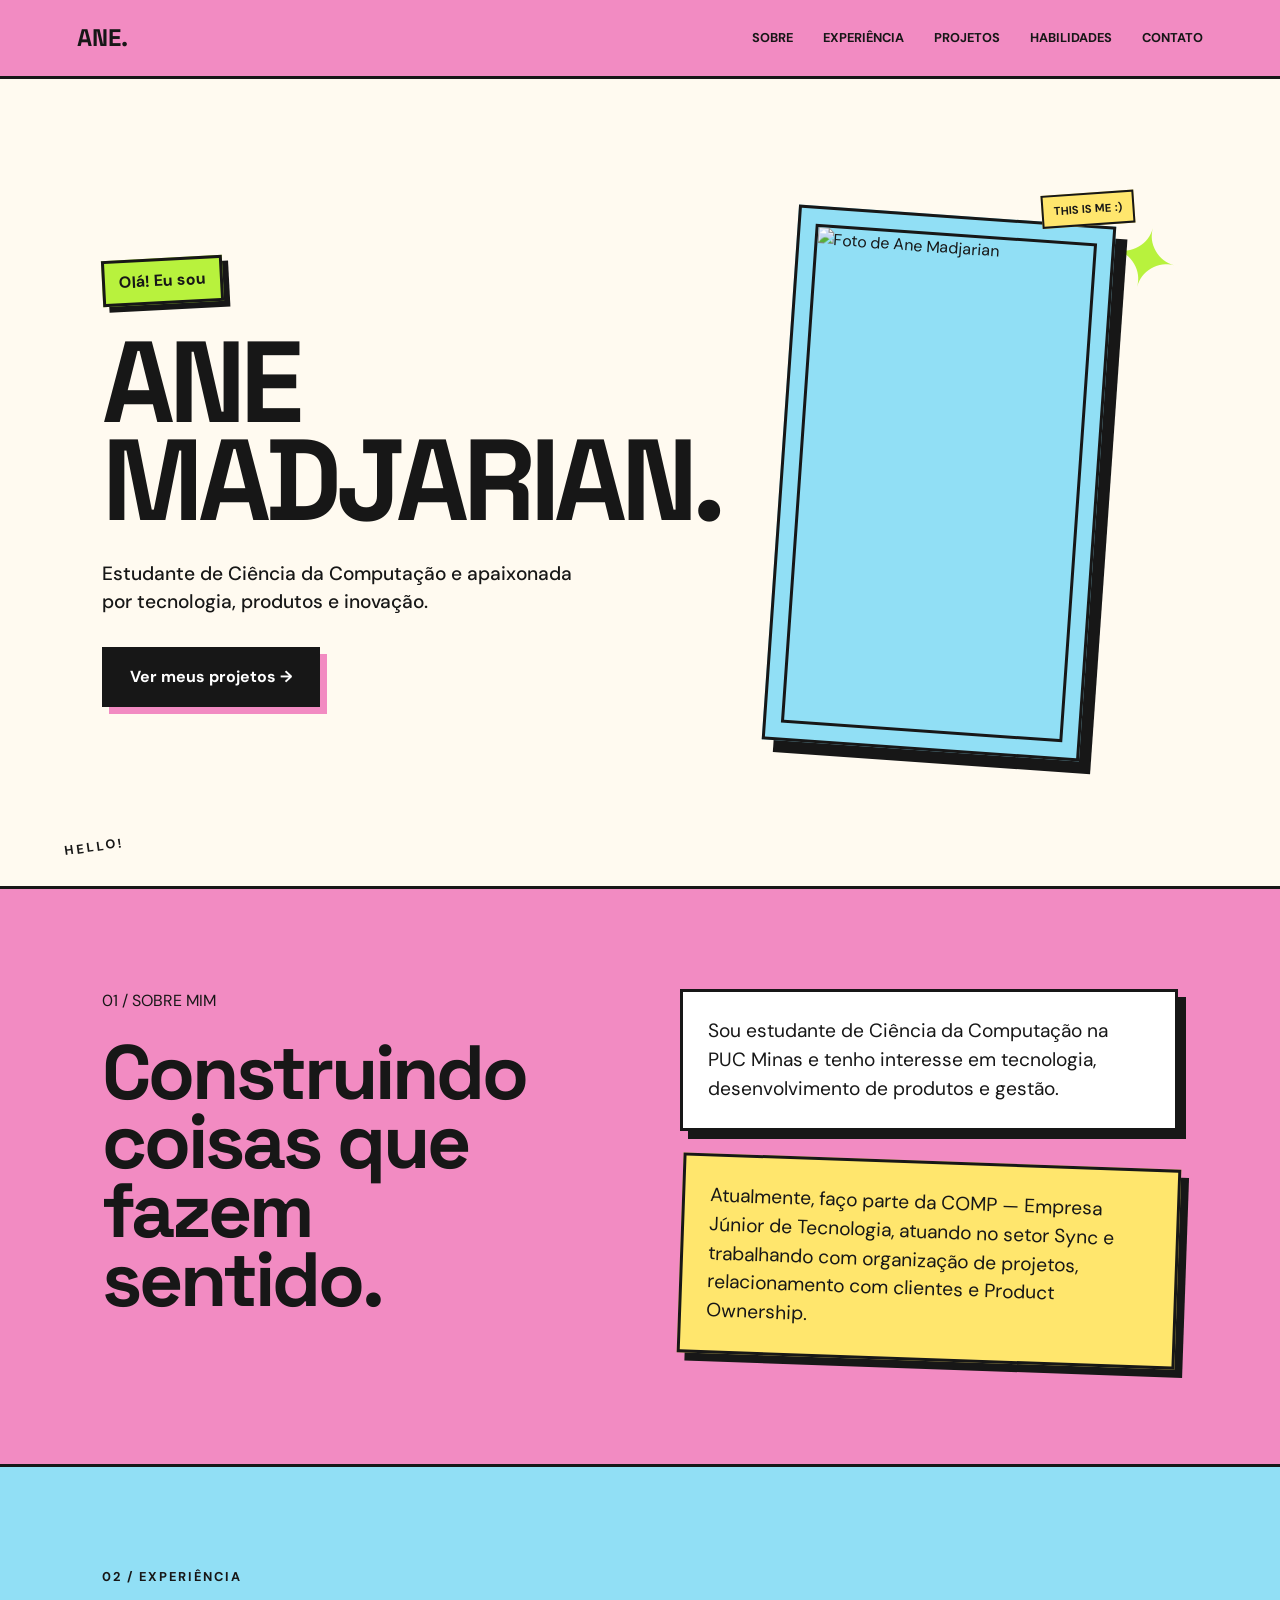
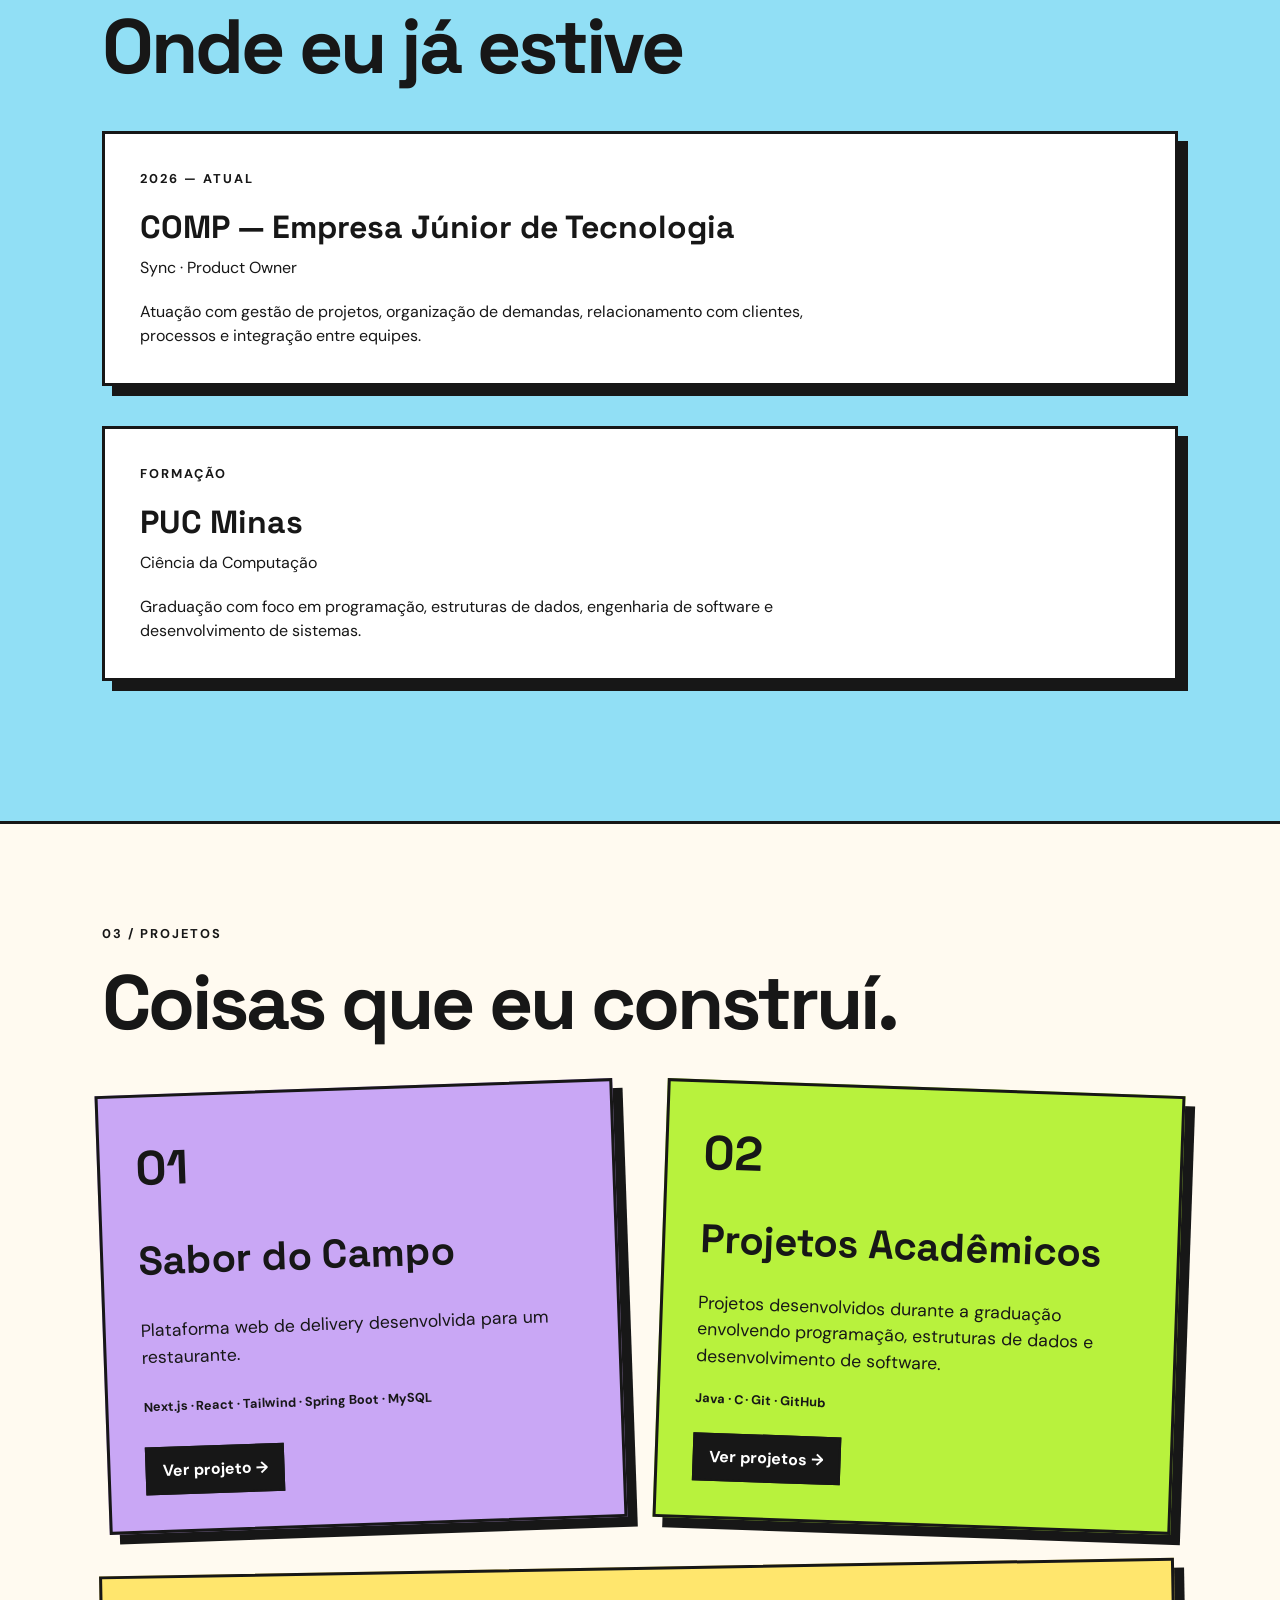
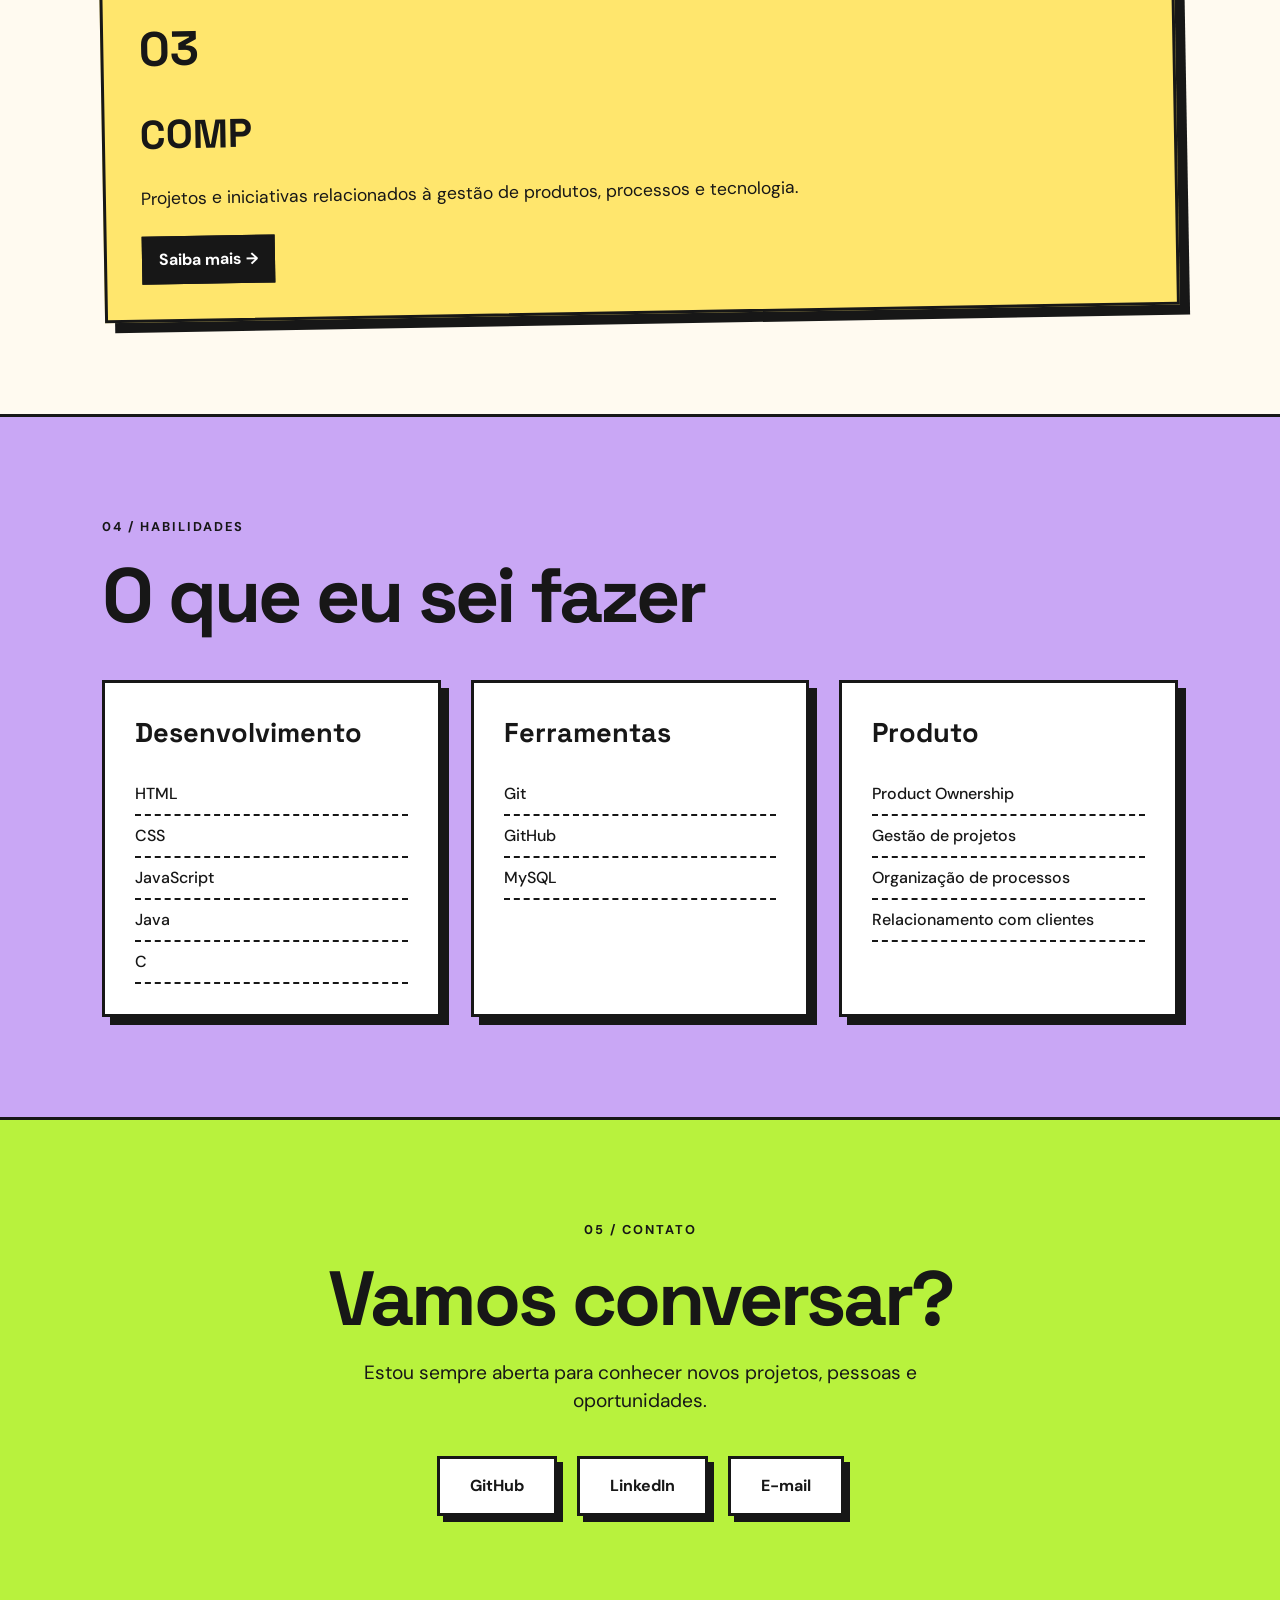
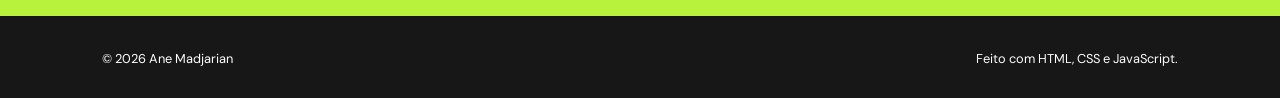
==== index.html @ a8d3e5fc "html inicial + css" ====
<!DOCTYPE html>
<html lang="pt-BR">

<head>
    <meta charset="UTF-8">

    <!-- Faz o site se adaptar a celulares -->
    <meta name="viewport" content="width=device-width, initial-scale=1.0">

    <title>Ane Madjarian | Portfólio</title>
    <link rel="stylesheet" href="style.css">
</head>

<body>

    <!-- ================= HEADER ================= -->
    <header>

        <div>
            <a href="#inicio">ANE.</a>
        </div>

        <nav>
            <a href="#sobre">Sobre</a>
            <a href="#experiencia">Experiência</a>
            <a href="#projetos">Projetos</a>
            <a href="#habilidades">Habilidades</a>
            <a href="#contato">Contato</a>
        </nav>

    </header>


    <main>

        <!-- ================= INÍCIO ================= -->
        <section id="inicio">

            <div>
                <p>Olá! Eu sou</p>

                <h1>
                    Ane<br>
                    Madjarian.
                </h1>

                <p>
                    Estudante de Ciência da Computação
                    e apaixonada por tecnologia,
                    produtos e inovação.
                </p>

                <a href="#projetos">
                    Ver meus projetos →
                </a>
            </div>


            <!-- Espaço para sua foto -->
            <div>
                <img
                    src="assets/foto.png"
                    alt="Foto de Ane Madjarian"
                >
            </div>

        </section>


        <!-- ================= SOBRE ================= -->
        <section id="sobre">

            <div>
                <p>01 / SOBRE MIM</p>

                <h2>
                    Construindo coisas
                    que fazem sentido.
                </h2>
            </div>

            <div>

                <p>
                    Sou estudante de Ciência da Computação
                    na PUC Minas e tenho interesse em tecnologia,
                    desenvolvimento de produtos e gestão.
                </p>

                <p>
                    Atualmente, faço parte da COMP — Empresa
                    Júnior de Tecnologia, atuando no setor Sync
                    e trabalhando com organização de projetos,
                    relacionamento com clientes e Product Ownership.
                </p>

            </div>

        </section>


        <!-- ================= EXPERIÊNCIA ================= -->
        <section id="experiencia">

            <p>02 / EXPERIÊNCIA</p>

            <h2>
                Onde eu já estive
            </h2>


            <article>

                <p>2026 — ATUAL</p>

                <h3>
                    COMP — Empresa Júnior de Tecnologia
                </h3>

                <p>
                    Sync · Product Owner
                </p>

                <p>
                    Atuação com gestão de projetos, organização
                    de demandas, relacionamento com clientes,
                    processos e integração entre equipes.
                </p>

            </article>


            <article>

                <p>FORMAÇÃO</p>

                <h3>
                    PUC Minas
                </h3>

                <p>
                    Ciência da Computação
                </p>

                <p>
                    Graduação com foco em programação,
                    estruturas de dados, engenharia de software
                    e desenvolvimento de sistemas.
                </p>

            </article>

        </section>


        <!-- ================= PROJETOS ================= -->
        <section id="projetos">

            <p>03 / PROJETOS</p>

            <h2>
                Coisas que eu construí.
            </h2>


            <div>

                <article>

                    <p>01</p>

                    <h3>
                        Sabor do Campo
                    </h3>

                    <p>
                        Plataforma web de delivery desenvolvida
                        para um restaurante.
                    </p>

                    <p>
                        Next.js · React · Tailwind ·
                        Spring Boot · MySQL
                    </p>

                    <a href="#">
                        Ver projeto →
                    </a>

                </article>


                <article>

                    <p>02</p>

                    <h3>
                        Projetos Acadêmicos
                    </h3>

                    <p>
                        Projetos desenvolvidos durante a graduação
                        envolvendo programação, estruturas de dados
                        e desenvolvimento de software.
                    </p>

                    <p>
                        Java · C · Git · GitHub
                    </p>

                    <a href="#">
                        Ver projetos →
                    </a>

                </article>


                <article>

                    <p>03</p>

                    <h3>
                        COMP
                    </h3>

                    <p>
                        Projetos e iniciativas relacionados à
                        gestão de produtos, processos e tecnologia.
                    </p>

                    <a href="#">
                        Saiba mais →
                    </a>

                </article>

            </div>

        </section>


        <!-- ================= HABILIDADES ================= -->
        <section id="habilidades">

            <p>04 / HABILIDADES</p>

            <h2>
                O que eu sei fazer
            </h2>


            <div>

                <div>
                    <h3>Desenvolvimento</h3>

                    <ul>
                        <li>HTML</li>
                        <li>CSS</li>
                        <li>JavaScript</li>
                        <li>Java</li>
                        <li>C</li>
                    </ul>
                </div>


                <div>
                    <h3>Ferramentas</h3>

                    <ul>
                        <li>Git</li>
                        <li>GitHub</li>
                        <li>MySQL</li>
                    </ul>
                </div>


                <div>
                    <h3>Produto</h3>

                    <ul>
                        <li>Product Ownership</li>
                        <li>Gestão de projetos</li>
                        <li>Organização de processos</li>
                        <li>Relacionamento com clientes</li>
                    </ul>
                </div>

            </div>

        </section>


        <!-- ================= CONTATO ================= -->
        <section id="contato">

            <p>05 / CONTATO</p>

            <h2>
                Vamos conversar?
            </h2>

            <p>
                Estou sempre aberta para conhecer novos
                projetos, pessoas e oportunidades.
            </p>


            <div>

                <a href="#">
                    GitHub
                </a>

                <a href="#">
                    LinkedIn
                </a>

                <a href="mailto:seuemail@email.com">
                    E-mail
                </a>

            </div>

        </section>

    </main>


    <!-- ================= FOOTER ================= -->
    <footer>

        <p>
            © 2026 Ane Madjarian
        </p>

        <p>
            Feito com HTML, CSS e JavaScript.
        </p>

    </footer>

</body>

</html>
---- style.css ----
/* =====================================================
   CONFIGURAÇÕES GERAIS
===================================================== */

@import url('https://fonts.googleapis.com/css2?family=DM+Sans:wght@400;500;700&family=Space+Grotesk:wght@400;500;600;700&display=swap');

:root {
    --creme: #fffaf0;
    --preto: #171717;
    --rosa: #f28bc2;
    --verde: #b8f23d;
    --azul: #91dff5;
    --lilas: #c9a7f5;
    --amarelo: #ffe66d;
    --branco: #ffffff;
}

* {
    margin: 0;
    padding: 0;
    box-sizing: border-box;
}

html {
    scroll-behavior: smooth;
}

body {
    background-color: var(--creme);
    color: var(--preto);
    font-family: "DM Sans", sans-serif;
    line-height: 1.5;
}

a {
    color: inherit;
    text-decoration: none;
}

img {
    max-width: 100%;
    display: block;
}


/* =====================================================
   HEADER
===================================================== */

header {
    width: 100%;
    padding: 20px 6%;
    display: flex;
    justify-content: space-between;
    align-items: center;

    border-bottom: 3px solid var(--preto);

    background-color: var(--rosa);

    position: sticky;
    top: 0;
    z-index: 100;
}

header > div a {
    font-family: "Space Grotesk", sans-serif;
    font-size: 1.5rem;
    font-weight: 700;
}

nav {
    display: flex;
    gap: 30px;
}

nav a {
    font-weight: 700;
    text-transform: uppercase;
    font-size: 0.8rem;
}

nav a:hover {
    text-decoration: underline;
}


/* =====================================================
   CONFIGURAÇÃO DAS SEÇÕES
===================================================== */

section {
    padding: 100px 8%;
    border-bottom: 3px solid var(--preto);
}

section > p:first-child {
    font-size: 0.8rem;
    font-weight: 700;
    letter-spacing: 2px;
}


/* =====================================================
   HERO / INÍCIO
===================================================== */

#inicio {
    min-height: 90vh;

    display: grid;
    grid-template-columns: 1.2fr 0.8fr;

    align-items: center;
    gap: 60px;

    background-color: var(--creme);

    position: relative;
    overflow: hidden;
}

#inicio::before {
    content: "✦";

    position: absolute;
    top: 15%;
    right: 8%;

    font-size: 5rem;

    color: var(--verde);

    transform: rotate(15deg);
}

#inicio::after {
    content: "HELLO!";

    position: absolute;
    bottom: 30px;
    left: 5%;

    font-size: 0.8rem;
    font-weight: 700;
    letter-spacing: 3px;

    transform: rotate(-8deg);
}

#inicio p:first-child {
    display: inline-block;

    padding: 8px 14px;

    background-color: var(--verde);

    border: 3px solid var(--preto);

    box-shadow: 6px 6px 0 var(--preto);

    font-weight: 700;

    transform: rotate(-3deg);
}

#inicio h1 {
    margin: 30px 0;

    font-family: "Space Grotesk", sans-serif;

    font-size: clamp(4rem, 9vw, 9rem);
    line-height: 0.85;

    letter-spacing: -6px;

    text-transform: uppercase;
}

#inicio div:first-child > p:nth-of-type(2) {
    max-width: 500px;

    font-size: 1.2rem;
    font-weight: 500;

    margin-bottom: 30px;
}

#inicio a {
    display: inline-block;

    padding: 15px 25px;

    background-color: var(--preto);
    color: var(--branco);

    border: 3px solid var(--preto);

    font-weight: 700;

    box-shadow: 7px 7px 0 var(--rosa);

    transition: 0.2s;
}

#inicio a:hover {
    transform: translate(4px, 4px);
    box-shadow: 3px 3px 0 var(--rosa);
}


/* =====================================================
   FOTO
===================================================== */

#inicio > div:last-child {
    padding: 15px;

    background-color: var(--azul);

    border: 3px solid var(--preto);

    box-shadow: 12px 12px 0 var(--preto);

    transform: rotate(4deg);

    position: relative;
}

#inicio > div:last-child::before {
    content: "THIS IS ME :)";

    position: absolute;

    top: -35px;
    right: -20px;

    padding: 6px 10px;

    background-color: var(--amarelo);

    border: 2px solid var(--preto);

    font-size: 0.7rem;
    font-weight: 700;

    transform: rotate(-8deg);
}

#inicio img {
    width: 100%;
    height: 500px;

    object-fit: cover;

    border: 3px solid var(--preto);
}


/* =====================================================
   TÍTULOS
===================================================== */

h2 {
    margin: 25px 0 50px;

    font-family: "Space Grotesk", sans-serif;

    font-size: clamp(3rem, 6vw, 6rem);

    line-height: 0.9;

    letter-spacing: -3px;
}

h3 {
    font-family: "Space Grotesk", sans-serif;
}


/* =====================================================
   SOBRE
===================================================== */

#sobre {
    display: grid;
    grid-template-columns: 1fr 1fr;
    gap: 80px;

    background-color: var(--rosa);
}

#sobre > div:last-child {
    display: flex;
    flex-direction: column;
    gap: 30px;

    font-size: 1.2rem;
}

#sobre > div:last-child p {
    padding: 25px;

    background-color: var(--branco);

    border: 3px solid var(--preto);

    box-shadow: 8px 8px 0 var(--preto);
}

#sobre > div:last-child p:nth-child(2) {
    background-color: var(--amarelo);

    transform: rotate(2deg);
}


/* =====================================================
   EXPERIÊNCIA
===================================================== */

#experiencia {
    background-color: var(--azul);
}

#experiencia article {
    padding: 35px;
    margin-bottom: 40px;

    background-color: var(--branco);

    border: 3px solid var(--preto);

    box-shadow: 10px 10px 0 var(--preto);

    transition: 0.2s;
}

#experiencia article:hover {
    transform: translate(-5px, -5px);
    box-shadow: 15px 15px 0 var(--preto);
}

#experiencia article > p:first-child {
    font-size: 0.8rem;
    font-weight: 700;
    letter-spacing: 2px;
}

#experiencia h3 {
    margin: 15px 0 5px;

    font-size: 2rem;
}

#experiencia article p:last-child {
    margin-top: 20px;

    max-width: 700px;
}


/* =====================================================
   PROJETOS
===================================================== */

#projetos {
    background-color: var(--creme);
}

#projetos > div {
    display: grid;
    grid-template-columns: repeat(2, 1fr);
    gap: 40px;
}

#projetos article {
    min-height: 350px;

    padding: 35px;

    border: 3px solid var(--preto);

    box-shadow: 10px 10px 0 var(--preto);

    display: flex;
    flex-direction: column;
    justify-content: space-between;

    transition: 0.2s;
}

#projetos article:nth-child(1) {
    background-color: var(--lilas);
    transform: rotate(-2deg);
}

#projetos article:nth-child(2) {
    background-color: var(--verde);
    transform: rotate(2deg);
}

#projetos article:nth-child(3) {
    background-color: var(--amarelo);

    grid-column: span 2;

    min-height: 250px;

    transform: rotate(-1deg);
}

#projetos article:hover {
    transform: rotate(0) translateY(-8px);
}

#projetos article > p:first-child {
    font-size: 3rem;
    font-family: "Space Grotesk", sans-serif;
    font-weight: 700;
}

#projetos h3 {
    font-size: 2.5rem;
    margin: 20px 0;
}

#projetos article p:nth-of-type(2) {
    font-size: 1.1rem;
}

#projetos article p:nth-of-type(3) {
    font-size: 0.8rem;
    font-weight: 700;
    margin-top: 20px;
}

#projetos article a {
    display: inline-block;

    width: fit-content;

    margin-top: 25px;

    padding: 10px 15px;

    background-color: var(--preto);
    color: var(--branco);

    font-weight: 700;

    border: 2px solid var(--preto);
}


/* =====================================================
   HABILIDADES
===================================================== */

#habilidades {
    background-color: var(--lilas);
}

#habilidades > div {
    display: grid;
    grid-template-columns: repeat(3, 1fr);
    gap: 30px;
}

#habilidades > div > div {
    padding: 30px;

    background-color: var(--branco);

    border: 3px solid var(--preto);

    box-shadow: 8px 8px 0 var(--preto);
}

#habilidades h3 {
    font-size: 1.7rem;
    margin-bottom: 20px;
}

#habilidades ul {
    list-style: none;
}

#habilidades li {
    padding: 8px 0;

    border-bottom: 2px dashed var(--preto);

    font-weight: 500;
}


/* =====================================================
   CONTATO
===================================================== */

#contato {
    background-color: var(--verde);

    text-align: center;
}

#contato h2 {
    max-width: 800px;
    margin: 25px auto;
}

#contato > p:nth-of-type(2) {
    max-width: 600px;

    margin: 0 auto 40px;

    font-size: 1.2rem;
}

#contato > div {
    display: flex;
    justify-content: center;
    gap: 20px;
    flex-wrap: wrap;
}

#contato a {
    padding: 15px 30px;

    background-color: var(--branco);

    border: 3px solid var(--preto);

    box-shadow: 6px 6px 0 var(--preto);

    font-weight: 700;

    transition: 0.2s;
}

#contato a:hover {
    transform: translate(4px, 4px);
    box-shadow: 2px 2px 0 var(--preto);
}


/* =====================================================
   FOOTER
===================================================== */

footer {
    padding: 30px 8%;

    display: flex;
    justify-content: space-between;
    gap: 20px;

    background-color: var(--preto);
    color: var(--branco);

    font-size: 0.8rem;
}


/* =====================================================
   RESPONSIVIDADE
===================================================== */

@media (max-width: 900px) {

    header {
        padding: 18px 5%;
    }

    nav {
        gap: 15px;
    }

    #inicio {
        grid-template-columns: 1fr;
        padding-top: 80px;
    }

    #inicio > div:last-child {
        max-width: 500px;
        width: 90%;
        margin: 30px auto;
    }

    #sobre {
        grid-template-columns: 1fr;
        gap: 40px;
    }

    #habilidades > div {
        grid-template-columns: 1fr;
    }

}


@media (max-width: 600px) {

    header {
        flex-direction: column;
        gap: 15px;
    }

    nav {
        flex-wrap: wrap;
        justify-content: center;
    }

    section {
        padding: 70px 5%;
    }

    #inicio h1 {
        font-size: 4rem;
        letter-spacing: -3px;
    }

    #inicio img {
        height: 400px;
    }

    #projetos > div {
        grid-template-columns: 1fr;
    }

    #projetos article:nth-child(3) {
        grid-column: span 1;
    }

    footer {
        flex-direction: column;
    }

}
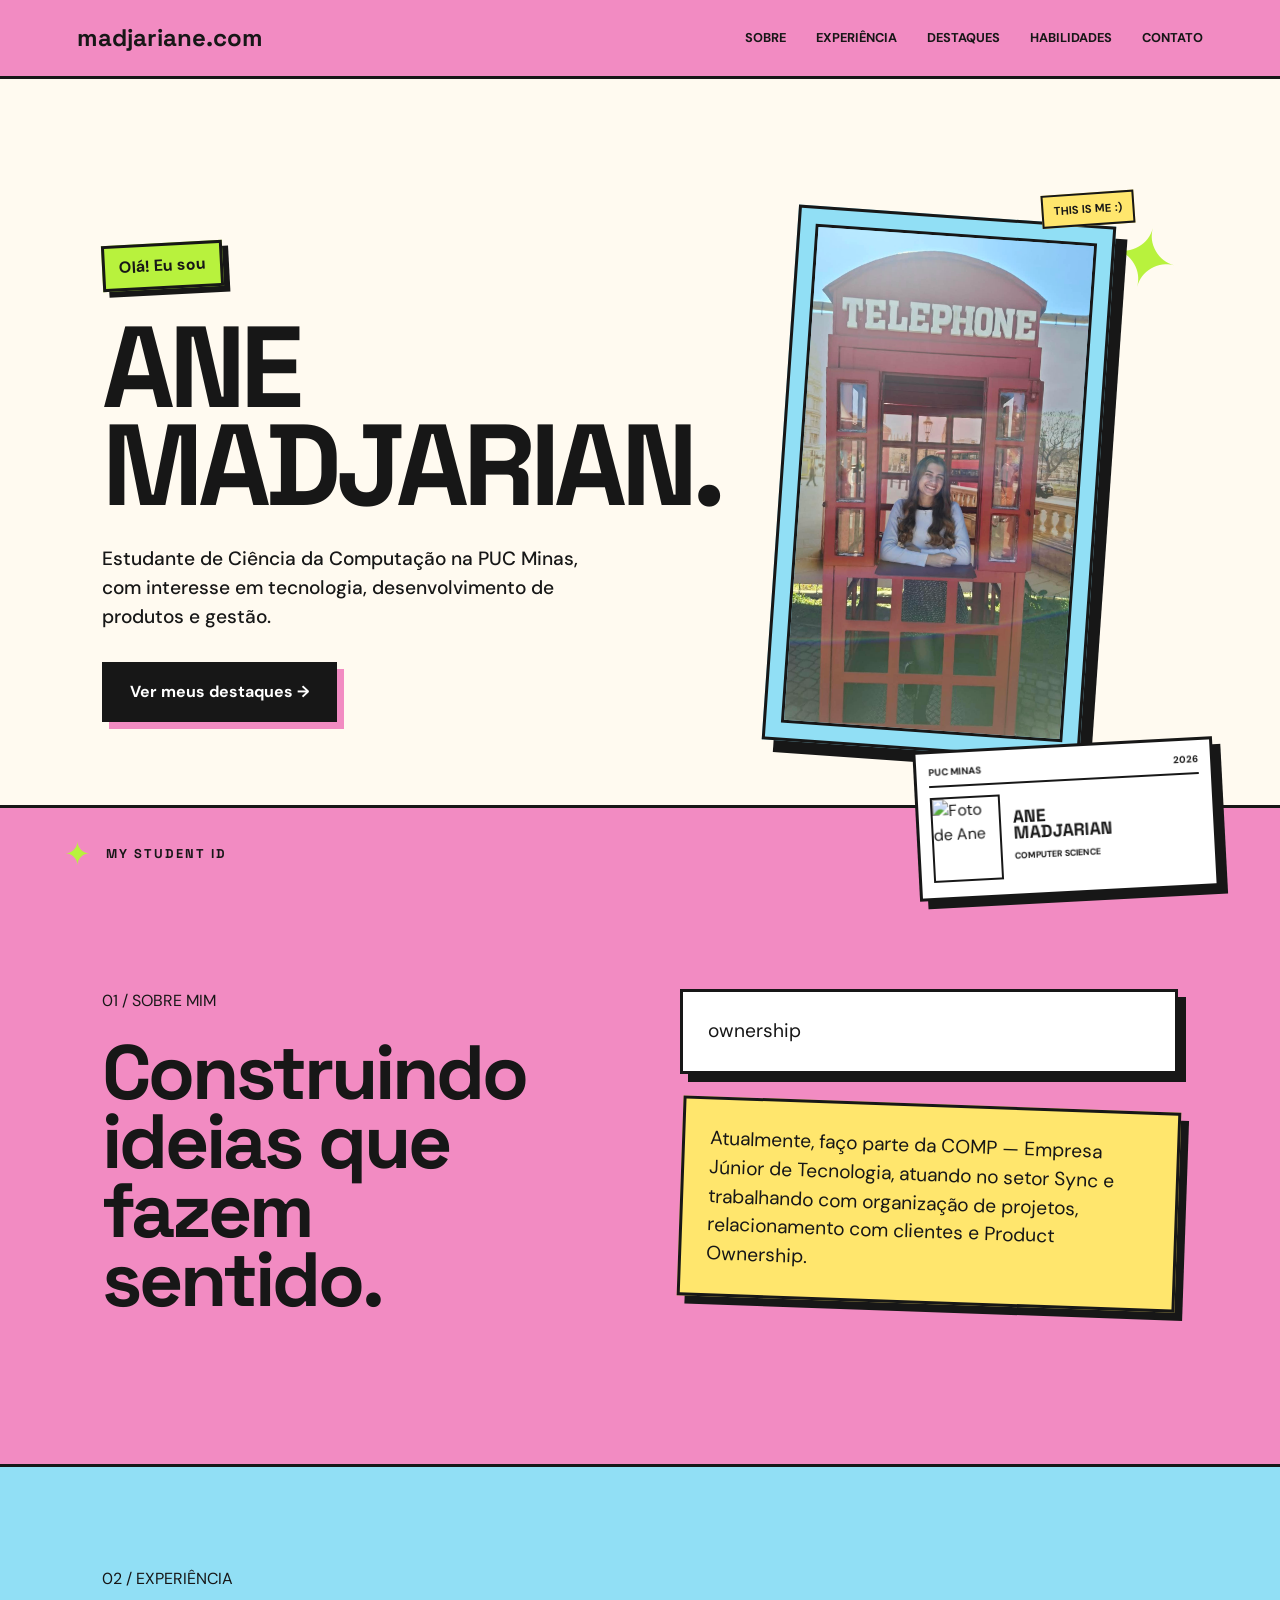
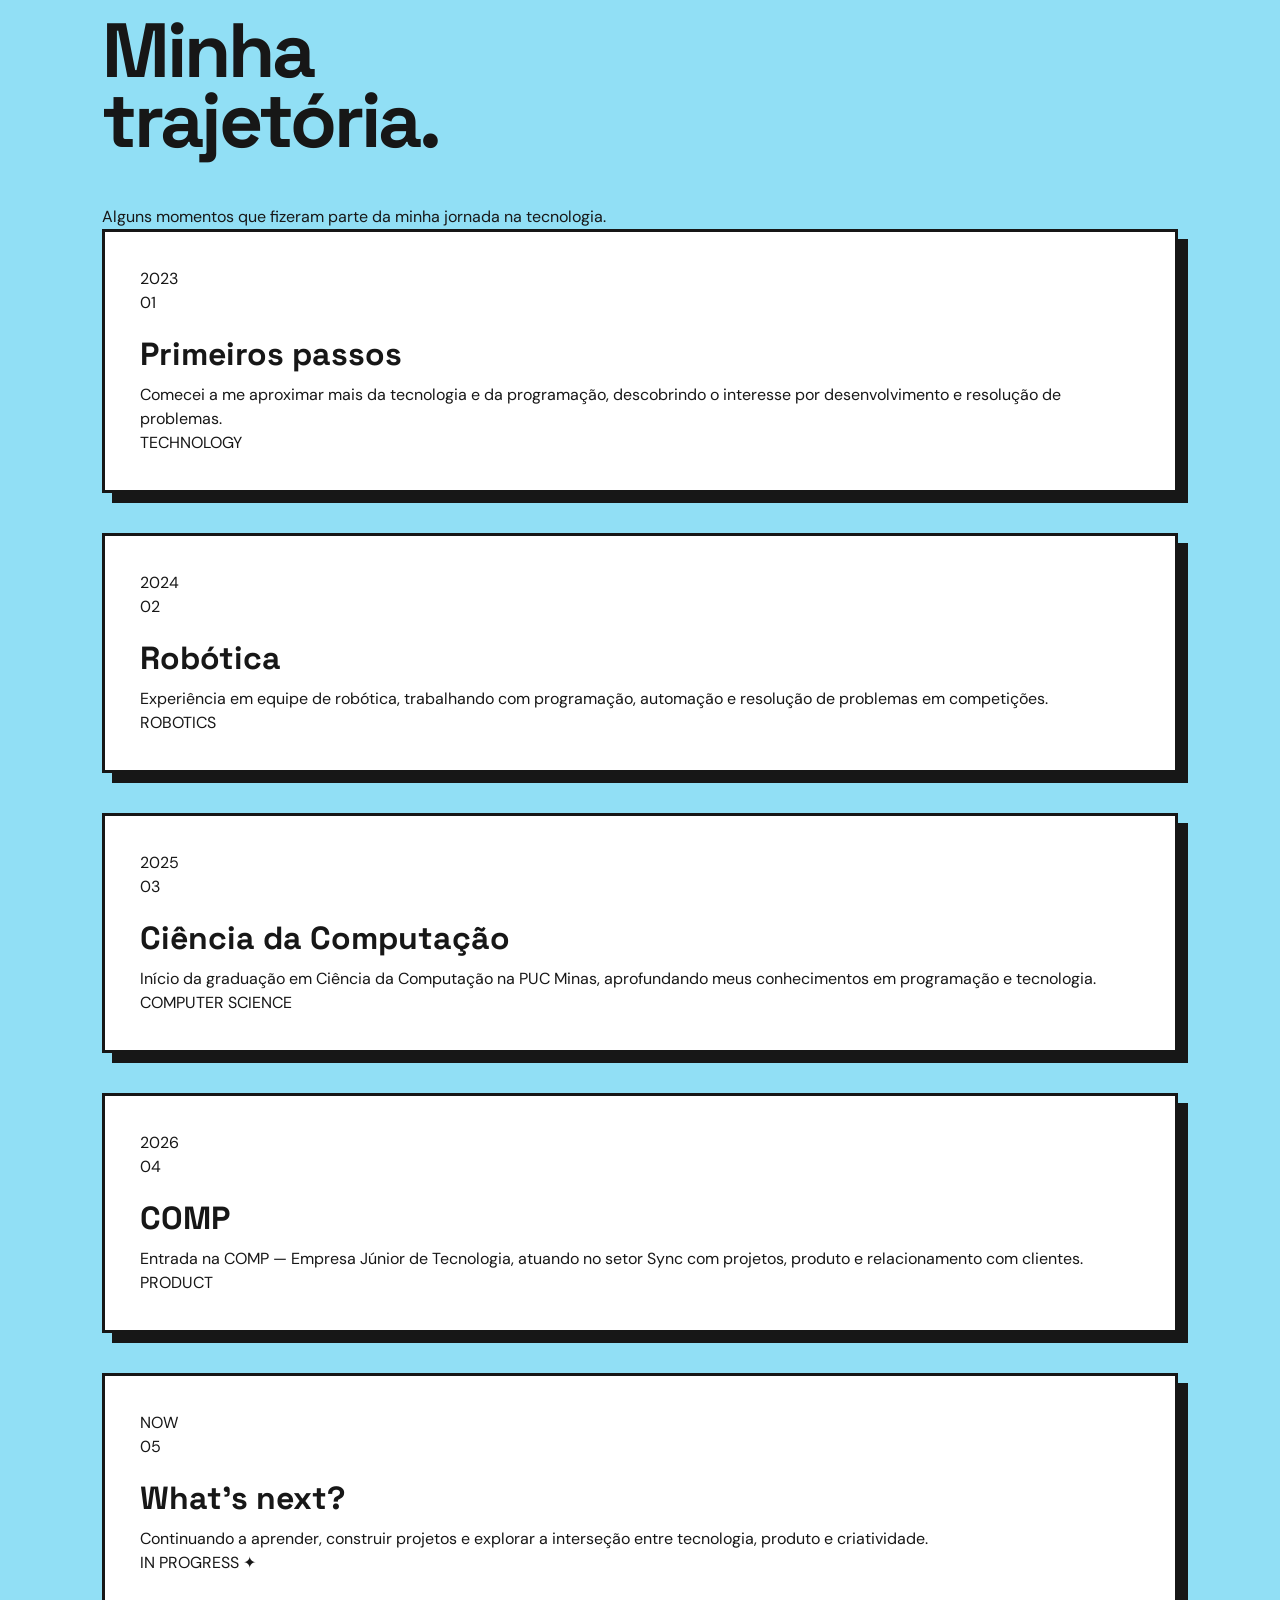
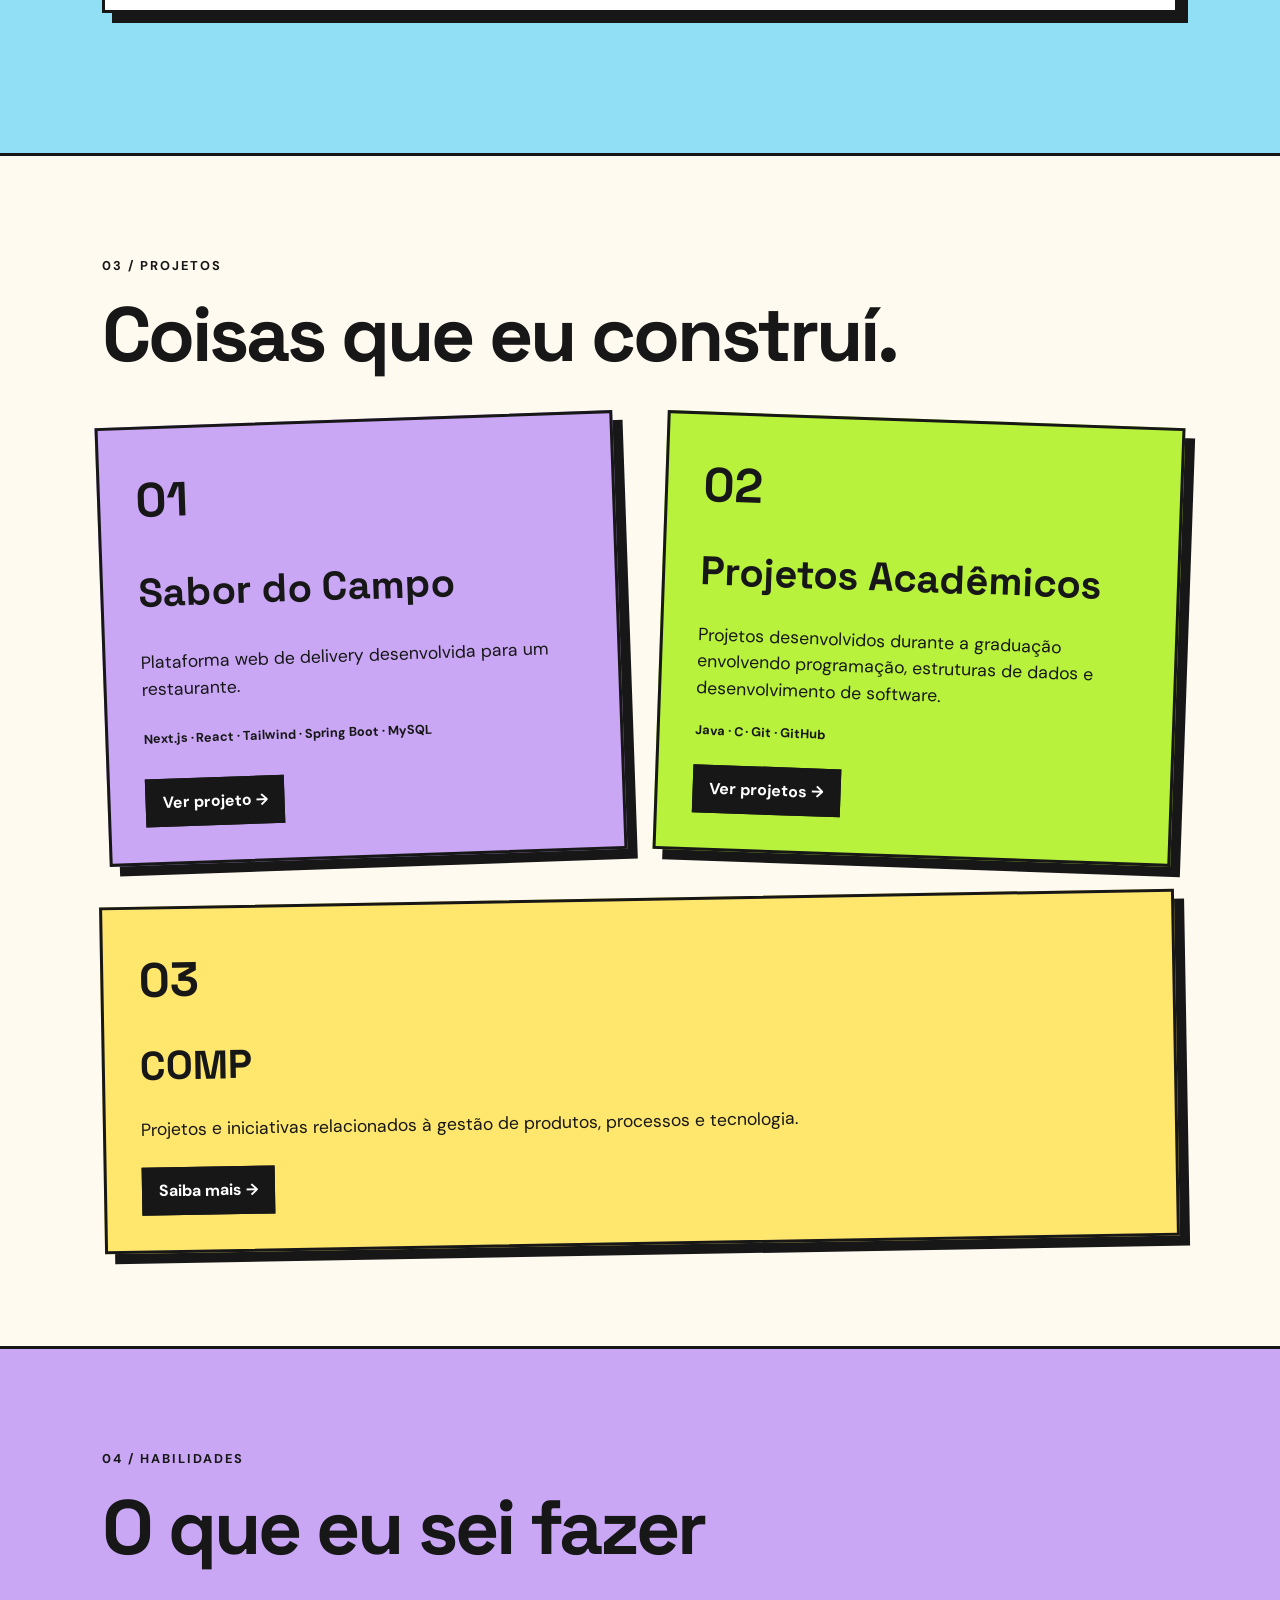
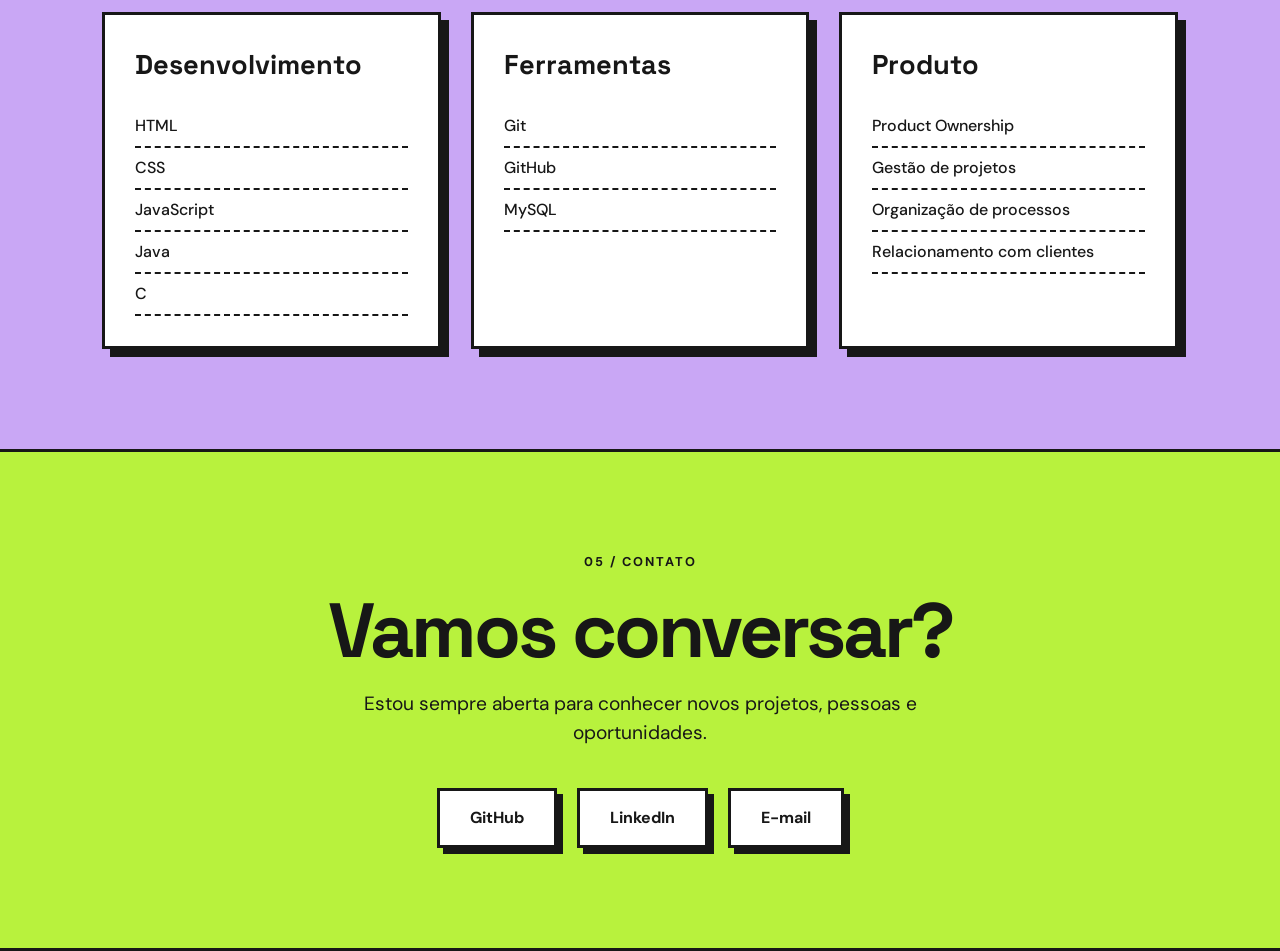
==== commit c39c2e05: "ataualização html e css" ====
--- a/index.html
+++ b/index.html
@@ -17,13 +17,13 @@
     <header>
 
         <div>
-            <a href="#inicio">ANE.</a>
+            <a href="#inicio">madjariane.com</a>
         </div>
 
         <nav>
             <a href="#sobre">Sobre</a>
             <a href="#experiencia">Experiência</a>
-            <a href="#projetos">Projetos</a>
+            <a href="#destaques">Destaques</a>
             <a href="#habilidades">Habilidades</a>
             <a href="#contato">Contato</a>
         </nav>
@@ -46,12 +46,12 @@
 
                 <p>
                     Estudante de Ciência da Computação
-                    e apaixonada por tecnologia,
-                    produtos e inovação.
+                    na PUC Minas, com interesse em tecnologia,
+                    desenvolvimento de produtos e gestão.
                 </p>
 
-                <a href="#projetos">
-                    Ver meus projetos →
+                <a href="#destaques">
+                    Ver meus destaques →
                 </a>
             </div>
 
@@ -59,7 +59,7 @@
             <!-- Espaço para sua foto -->
             <div>
                 <img
-                    src="assets/foto.png"
+                    src="imgs/img1.jpg"
                     alt="Foto de Ane Madjarian"
                 >
             </div>
@@ -74,7 +74,7 @@
                 <p>01 / SOBRE MIM</p>
 
                 <h2>
-                    Construindo coisas
+                    Construindo ideias
                     que fazem sentido.
                 </h2>
             </div>
@@ -82,9 +82,7 @@
             <div>
 
                 <p>
-                    Sou estudante de Ciência da Computação
-                    na PUC Minas e tenho interesse em tecnologia,
-                    desenvolvimento de produtos e gestão.
+                    ownership
                 </p>
 
                 <p>
@@ -100,57 +98,195 @@
 
 
         <!-- ================= EXPERIÊNCIA ================= -->
-        <section id="experiencia">
-
-            <p>02 / EXPERIÊNCIA</p>
-
-            <h2>
-                Onde eu já estive
-            </h2>
-
-
-            <article>
-
-                <p>2026 — ATUAL</p>
-
-                <h3>
-                    COMP — Empresa Júnior de Tecnologia
-                </h3>
-
-                <p>
-                    Sync · Product Owner
-                </p>
-
-                <p>
-                    Atuação com gestão de projetos, organização
-                    de demandas, relacionamento com clientes,
-                    processos e integração entre equipes.
-                </p>
-
-            </article>
-
-
-            <article>
-
-                <p>FORMAÇÃO</p>
-
-                <h3>
-                    PUC Minas
-                </h3>
-
-                <p>
-                    Ciência da Computação
-                </p>
-
-                <p>
-                    Graduação com foco em programação,
-                    estruturas de dados, engenharia de software
-                    e desenvolvimento de sistemas.
-                </p>
-
-            </article>
-
-        </section>
+    
+            <section id="experiencia">
+
+                <div class="timeline-header">
+
+                    <p>02 / EXPERIÊNCIA </p>
+
+                    <h2>
+                        Minha<br>
+                        trajetória.
+                    </h2>
+
+                    <p class="about-intro">
+                        Alguns momentos que fizeram parte
+                        da minha jornada na tecnologia.
+                    </p>
+
+                </div>
+
+
+                <div class="timeline">
+
+                    <!-- 2023 -->
+
+                    <article class="timeline-item">
+
+                        <div class="timeline-year">
+                            2023
+                        </div>
+
+                        <div class="timeline-dot"></div>
+
+                        <div class="timeline-card">
+
+                            <span>01</span>
+
+                            <h3>
+                                Primeiros passos
+                            </h3>
+
+                            <p>
+                                Comecei a me aproximar mais da tecnologia
+                                e da programação, descobrindo o interesse
+                                por desenvolvimento e resolução de problemas.
+                            </p>
+
+                            <div class="timeline-tag">
+                                TECHNOLOGY
+                            </div>
+
+                        </div>
+
+                    </article>
+
+
+                    <!-- 2024 -->
+
+                    <article class="timeline-item">
+
+                        <div class="timeline-year">
+                            2024
+                        </div>
+
+                        <div class="timeline-dot"></div>
+
+                        <div class="timeline-card">
+
+                            <span>02</span>
+
+                            <h3>
+                                Robótica
+                            </h3>
+
+                            <p>
+                                Experiência em equipe de robótica,
+                                trabalhando com programação, automação
+                                e resolução de problemas em competições.
+                            </p>
+
+                            <div class="timeline-tag">
+                                ROBOTICS
+                            </div>
+
+                        </div>
+
+                    </article>
+
+
+                    <!-- 2025 -->
+
+                    <article class="timeline-item">
+
+                        <div class="timeline-year">
+                            2025
+                        </div>
+
+                        <div class="timeline-dot"></div>
+
+                        <div class="timeline-card">
+
+                            <span>03</span>
+
+                            <h3>
+                                Ciência da Computação
+                            </h3>
+
+                            <p>
+                                Início da graduação em Ciência da Computação
+                                na PUC Minas, aprofundando meus conhecimentos
+                                em programação e tecnologia.
+                            </p>
+
+                            <div class="timeline-tag">
+                                COMPUTER SCIENCE
+                            </div>
+
+                        </div>
+
+                    </article>
+
+
+                    <!-- 2026 -->
+
+                    <article class="timeline-item">
+
+                        <div class="timeline-year">
+                            2026
+                        </div>
+
+                        <div class="timeline-dot"></div>
+
+                        <div class="timeline-card">
+
+                            <span>04</span>
+
+                            <h3>
+                                COMP
+                            </h3>
+
+                            <p>
+                                Entrada na COMP — Empresa Júnior de
+                                Tecnologia, atuando no setor Sync com
+                                projetos, produto e relacionamento com clientes.
+                            </p>
+
+                            <div class="timeline-tag">
+                                PRODUCT
+                            </div>
+
+                        </div>
+
+                    </article>
+
+
+                    <!-- AGORA -->
+
+                    <article class="timeline-item">
+
+                        <div class="timeline-year">
+                            NOW
+                        </div>
+
+                        <div class="timeline-dot"></div>
+
+                        <div class="timeline-card timeline-current">
+
+                            <span>05</span>
+
+                            <h3>
+                                What's next?
+                            </h3>
+
+                            <p>
+                                Continuando a aprender, construir projetos
+                                e explorar a interseção entre tecnologia,
+                                produto e criatividade.
+                            </p>
+
+                            <div class="timeline-tag">
+                                IN PROGRESS ✦
+                            </div>
+
+                        </div>
+
+                    </article>
+
+                </div>
+
+            </section>
 
 
         <!-- ================= PROJETOS ================= -->
@@ -316,9 +452,10 @@
                     LinkedIn
                 </a>
 
-                <a href="mailto:seuemail@email.com">
+                <a href="https://mail.google.com/mail/u/0/?tab=rm&ogbl#inbox">
                     E-mail
                 </a>
+            
 
             </div>
 
@@ -326,19 +463,40 @@
 
     </main>
 
-
-    <!-- ================= FOOTER ================= -->
-    <footer>
-
-        <p>
-            © 2026 Ane Madjarian
-        </p>
-
-        <p>
-            Feito com HTML, CSS e JavaScript.
-        </p>
-
-    </footer>
+<!-- ================= STUDENT ID BAR ================= -->
+
+<div class="student-id-bar">
+
+    <div class="student-id-label">
+        <span>✦</span>
+        <p>MY STUDENT ID</p>
+    </div>
+
+    <a href="faculdade.html" class="mini-student-card">
+
+        <div class="mini-card-top">
+            <span>PUC MINAS</span>
+            <span>2026</span>
+        </div>
+
+        <div class="mini-card-content">
+
+            <img
+                src="assets/foto.png"
+                alt="Foto de Ane"
+            >
+
+            <div>
+                <strong>ANE</strong>
+                <strong>MADJARIAN</strong>
+                <small>COMPUTER SCIENCE</small>
+            </div>
+
+        </div>
+
+    </a>
+
+</div>
 
 </body>
 
--- a/style.css
+++ b/style.css
@@ -546,20 +546,225 @@
 
 
 /* =====================================================
-   FOOTER
-===================================================== */
-
-footer {
-    padding: 30px 8%;
-
-    display: flex;
+   STUDENT ID — BARRA FIXA
+===================================================== */
+
+.student-id-bar {
+    position: fixed;
+
+    bottom: 0;
+    left: 0;
+
+    width: 100%;
+    height: 95px;
+
+    background-color: var(--rosa);
+
+    border-top: 3px solid var(--preto);
+
+    display: flex;
+    align-items: center;
     justify-content: space-between;
-    gap: 20px;
-
-    background-color: var(--preto);
-    color: var(--branco);
+
+    padding: 10px 5%;
+
+    z-index: 999;
+}
+
+
+/* TEXTO DA BARRA */
+
+.student-id-label {
+    display: flex;
+    align-items: center;
+
+    gap: 15px;
+}
+
+.student-id-label span {
+    font-size: 2rem;
+
+    color: var(--verde);
+}
+
+.student-id-label p {
+    font-family: "Space Grotesk", sans-serif;
 
     font-size: 0.8rem;
+    font-weight: 700;
+
+    letter-spacing: 2px;
+}
+
+
+/* =====================================================
+   MINI CARTEIRINHA
+===================================================== */
+
+.mini-student-card {
+    width: 300px;
+    height: 150px;
+
+    padding: 12px;
+
+    position: relative;
+    top: -35px;
+
+    background-color: var(--branco);
+
+    border: 3px solid var(--preto);
+
+    box-shadow: 8px 8px 0 var(--preto);
+
+    transform: rotate(-3deg);
+
+    transition: 0.25s;
+}
+
+.mini-student-card:hover {
+    transform: rotate(0deg) translateY(-8px);
+
+    box-shadow: 12px 12px 0 var(--preto);
+}
+
+
+/* TOPO DA CARTEIRINHA */
+
+.mini-card-top {
+    display: flex;
+    justify-content: space-between;
+
+    padding-bottom: 6px;
+
+    border-bottom: 2px solid var(--preto);
+
+    font-size: 0.6rem;
+    font-weight: 700;
+}
+
+
+/* CONTEÚDO */
+
+.mini-card-content {
+    display: flex;
+
+    gap: 12px;
+
+    padding-top: 10px;
+}
+
+
+/* FOTO */
+
+.mini-card-content img {
+    width: 70px;
+    height: 85px;
+
+    object-fit: cover;
+
+    border: 2px solid var(--preto);
+}
+
+
+/* INFORMAÇÕES */
+
+.mini-card-content div {
+    display: flex;
+    flex-direction: column;
+
+    justify-content: center;
+}
+
+.mini-card-content strong {
+    font-family: "Space Grotesk", sans-serif;
+
+    font-size: 1.1rem;
+
+    line-height: 0.9;
+}
+
+.mini-card-content small {
+    margin-top: 8px;
+
+    font-size: 0.55rem;
+    font-weight: 700;
+}
+
+
+/* =====================================================
+   MOBILE
+===================================================== */
+
+@media (max-width: 600px) {
+
+    .student-id-bar {
+        height: 75px;
+
+        padding: 8px 5%;
+    }
+
+    .student-id-label p {
+        display: none;
+    }
+
+    .student-id-label span {
+        font-size: 1.5rem;
+    }
+
+    .mini-student-card {
+        width: 230px;
+        height: 120px;
+
+        top: -25px;
+    }
+
+    .mini-card-content img {
+        width: 50px;
+        height: 65px;
+    }
+
+    .mini-card-content strong {
+        font-size: 0.9rem;
+    }
+
+}
+
+
+/* =====================================================
+   RESPONSIVIDADE
+===================================================== */
+
+@media (max-width: 700px) {
+
+    .student-card-body {
+        grid-template-columns: 1fr;
+    }
+
+    .student-photo {
+        max-width: 230px;
+        margin: auto;
+    }
+
+    .student-notes {
+        grid-template-columns: 1fr;
+    }
+
+    .student-card-footer {
+        flex-direction: column;
+        gap: 8px;
+        align-items: flex-start;
+    }
+
+    .student-card-link {
+        align-items: flex-start;
+    }
+
+    footer {
+        flex-direction: column;
+        align-items: flex-start;
+        gap: 30px;
+    }
+
 }
 
 
@@ -637,4 +842,532 @@
         flex-direction: column;
     }
 
-}+}
+
+/* =====================================================
+   PÁGINA DA CARTEIRINHA
+===================================================== */
+
+.id-page {
+    min-height: 100vh;
+
+    background-color: var(--creme);
+
+    display: flex;
+    align-items: center;
+    justify-content: center;
+
+    overflow: hidden;
+
+    position: relative;
+}
+
+
+/* =====================================================
+   BOTÃO VOLTAR
+===================================================== */
+
+.id-back {
+    position: fixed;
+
+    top: 30px;
+    left: 40px;
+
+    padding: 10px 18px;
+
+    background-color: var(--branco);
+
+    border: 3px solid var(--preto);
+
+    box-shadow: 5px 5px 0 var(--preto);
+
+    font-size: 0.8rem;
+    font-weight: 700;
+
+    z-index: 20;
+
+    transition: 0.2s;
+}
+
+.id-back:hover {
+    transform: translate(3px, 3px);
+
+    box-shadow: 2px 2px 0 var(--preto);
+}
+
+
+/* =====================================================
+   CONTEÚDO PRINCIPAL
+===================================================== */
+
+.id-main {
+    width: 100%;
+
+    display: flex;
+    flex-direction: column;
+    align-items: center;
+
+    padding: 100px 5% 60px;
+}
+
+
+/* TEXTO SUPERIOR */
+
+.id-page-label {
+    margin-bottom: 50px;
+
+    font-size: 0.75rem;
+
+    font-weight: 700;
+
+    letter-spacing: 3px;
+}
+
+
+/* =====================================================
+   CARTEIRINHA
+===================================================== */
+
+.big-student-card {
+    width: min(900px, 90vw);
+
+    aspect-ratio: 1.6 / 1;
+
+    background-color: var(--rosa);
+
+    border: 5px solid var(--preto);
+
+    box-shadow:
+        18px 18px 0 var(--preto);
+
+    position: relative;
+
+    overflow: hidden;
+
+    transform: rotate(-2deg);
+
+    transition: 0.4s;
+}
+
+
+/* Efeito ao passar o mouse */
+
+.big-student-card:hover {
+    transform: rotate(0deg) translateY(-8px);
+
+    box-shadow:
+        25px 25px 0 var(--preto);
+}
+
+
+/* =====================================================
+   PARTE SUPERIOR DA CARTEIRINHA
+===================================================== */
+
+.big-card-header {
+    height: 17%;
+
+    padding: 15px 25px;
+
+    display: flex;
+
+    justify-content: space-between;
+
+    align-items: center;
+
+    border-bottom: 4px solid var(--preto);
+
+    background-color: var(--amarelo);
+
+    font-family: "Space Grotesk", sans-serif;
+
+    font-weight: 700;
+}
+
+
+.university-name {
+    font-size: 1.3rem;
+
+    letter-spacing: 1px;
+}
+
+
+.card-year {
+    font-size: 1rem;
+}
+
+
+/* =====================================================
+   CORPO DA CARTEIRINHA
+===================================================== */
+
+.big-card-body {
+    height: 63%;
+
+    display: grid;
+
+    grid-template-columns: 35% 65%;
+
+    padding: 30px 35px;
+
+    gap: 35px;
+}
+
+
+/* =====================================================
+   FOTO
+===================================================== */
+
+.big-card-photo {
+    width: 100%;
+    height: 100%;
+
+    padding: 10px;
+
+    background-color: var(--azul);
+
+    border: 4px solid var(--preto);
+
+    box-shadow: 7px 7px 0 var(--preto);
+
+    transform: rotate(2deg);
+}
+
+
+.big-card-photo img {
+    width: 100%;
+    height: 100%;
+
+    object-fit: cover;
+
+    border: 3px solid var(--preto);
+}
+
+
+/* =====================================================
+   INFORMAÇÕES
+===================================================== */
+
+.big-card-info {
+    display: flex;
+
+    flex-direction: column;
+
+    justify-content: center;
+
+    position: relative;
+}
+
+
+.card-label {
+    font-size: 0.8rem;
+
+    font-weight: 700;
+
+    letter-spacing: 3px;
+}
+
+
+.big-card-info h1 {
+    margin: 10px 0 25px;
+
+    font-family: "Space Grotesk", sans-serif;
+
+    font-size: clamp(3rem, 6vw, 6rem);
+
+    line-height: 0.8;
+
+    letter-spacing: -4px;
+}
+
+
+.card-course {
+    display: flex;
+
+    flex-direction: column;
+
+    gap: 5px;
+}
+
+
+.card-course span {
+    font-size: 0.65rem;
+
+    font-weight: 700;
+
+    letter-spacing: 2px;
+}
+
+
+.card-course strong {
+    font-family: "Space Grotesk", sans-serif;
+
+    font-size: 1.2rem;
+
+    line-height: 1;
+}
+
+
+/* =====================================================
+   PARTE INFERIOR
+===================================================== */
+
+.big-card-bottom {
+    height: 20%;
+
+    padding: 10px 25px;
+
+    display: flex;
+
+    align-items: center;
+
+    gap: 50px;
+
+    border-top: 4px solid var(--preto);
+
+    background-color: var(--verde);
+}
+
+
+.big-card-bottom div {
+    display: flex;
+
+    flex-direction: column;
+
+    gap: 3px;
+}
+
+
+.big-card-bottom span {
+    font-size: 0.55rem;
+
+    font-weight: 700;
+
+    letter-spacing: 2px;
+}
+
+
+.big-card-bottom strong {
+    font-size: 0.75rem;
+}
+
+
+.card-symbol {
+    margin-left: auto;
+
+    font-size: 2rem;
+}
+
+
+/* =====================================================
+   ADESIVO
+===================================================== */
+
+.card-sticker {
+    position: absolute;
+
+    right: 30px;
+    top: 35%;
+
+    padding: 12px 15px;
+
+    background-color: var(--lilas);
+
+    border: 3px solid var(--preto);
+
+    box-shadow: 5px 5px 0 var(--preto);
+
+    font-family: "Space Grotesk", sans-serif;
+
+    font-size: 0.75rem;
+
+    font-weight: 700;
+
+    text-align: center;
+
+    line-height: 1;
+
+    transform: rotate(8deg);
+}
+
+
+/* =====================================================
+   NÚMERO
+===================================================== */
+
+.card-number {
+    position: absolute;
+
+    right: 25px;
+    bottom: 15px;
+
+    font-size: 0.65rem;
+
+    font-weight: 700;
+
+    letter-spacing: 2px;
+}
+
+
+/* =====================================================
+   TEXTO ABAIXO DA CARTEIRINHA
+===================================================== */
+
+.id-caption {
+    margin-top: 70px;
+
+    display: flex;
+
+    flex-direction: column;
+
+    align-items: center;
+
+    gap: 5px;
+
+    transform: rotate(2deg);
+}
+
+
+.id-caption span {
+    font-size: 0.65rem;
+
+    font-weight: 700;
+
+    letter-spacing: 3px;
+}
+
+
+.id-caption strong {
+    padding: 5px 12px;
+
+    background-color: var(--verde);
+
+    border: 2px solid var(--preto);
+
+    font-family: "Space Grotesk", sans-serif;
+
+    font-size: 1.2rem;
+}
+
+
+/* =====================================================
+   ELEMENTOS DECORATIVOS
+===================================================== */
+
+.id-decoration {
+    position: fixed;
+
+    z-index: 0;
+
+    pointer-events: none;
+}
+
+
+.id-star {
+    top: 15%;
+
+    right: 8%;
+
+    font-size: 5rem;
+
+    color: var(--rosa);
+
+    transform: rotate(15deg);
+}
+
+
+.id-text {
+    bottom: 15%;
+
+    left: 5%;
+
+    font-size: 0.7rem;
+
+    font-weight: 700;
+
+    letter-spacing: 3px;
+
+    transform: rotate(-8deg);
+}
+
+
+/* =====================================================
+   RESPONSIVIDADE
+===================================================== */
+
+@media (max-width: 750px) {
+
+    .id-main {
+        padding-top: 100px;
+    }
+
+
+    .big-student-card {
+        width: 92vw;
+
+        aspect-ratio: auto;
+
+        min-height: 550px;
+    }
+
+
+    .big-card-header {
+        height: 70px;
+    }
+
+
+    .big-card-body {
+        height: auto;
+
+        grid-template-columns: 1fr;
+
+        padding: 25px;
+
+        gap: 25px;
+    }
+
+
+    .big-card-photo {
+        width: 180px;
+
+        height: 210px;
+
+        margin: auto;
+    }
+
+
+    .big-card-info {
+        align-items: center;
+
+        text-align: center;
+    }
+
+
+    .big-card-info h1 {
+        font-size: 3rem;
+    }
+
+
+    .big-card-bottom {
+        height: auto;
+
+        padding: 15px;
+
+        flex-wrap: wrap;
+
+        gap: 20px;
+    }
+
+
+    .card-sticker {
+        right: 10px;
+
+        top: 40%;
+    }
+
+
+    .id-decoration {
+        display: none;
+    }
+
+}
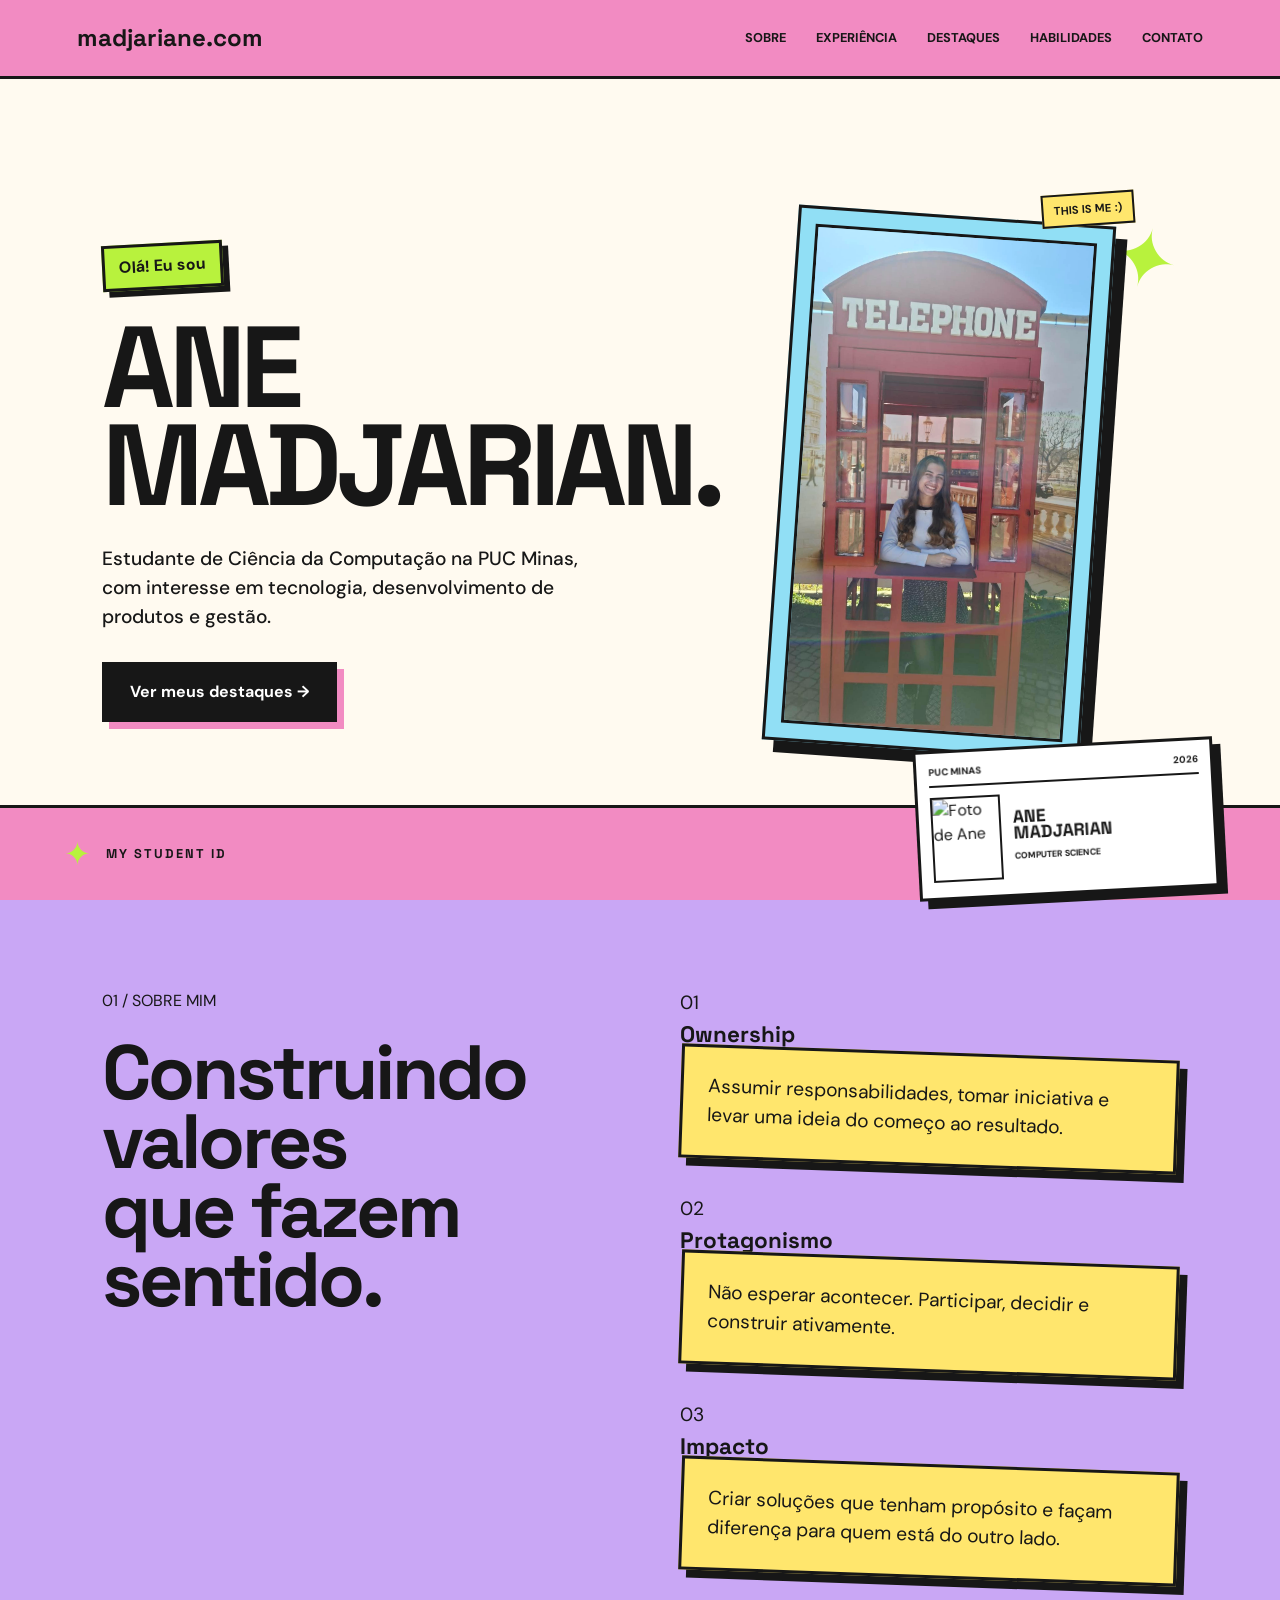
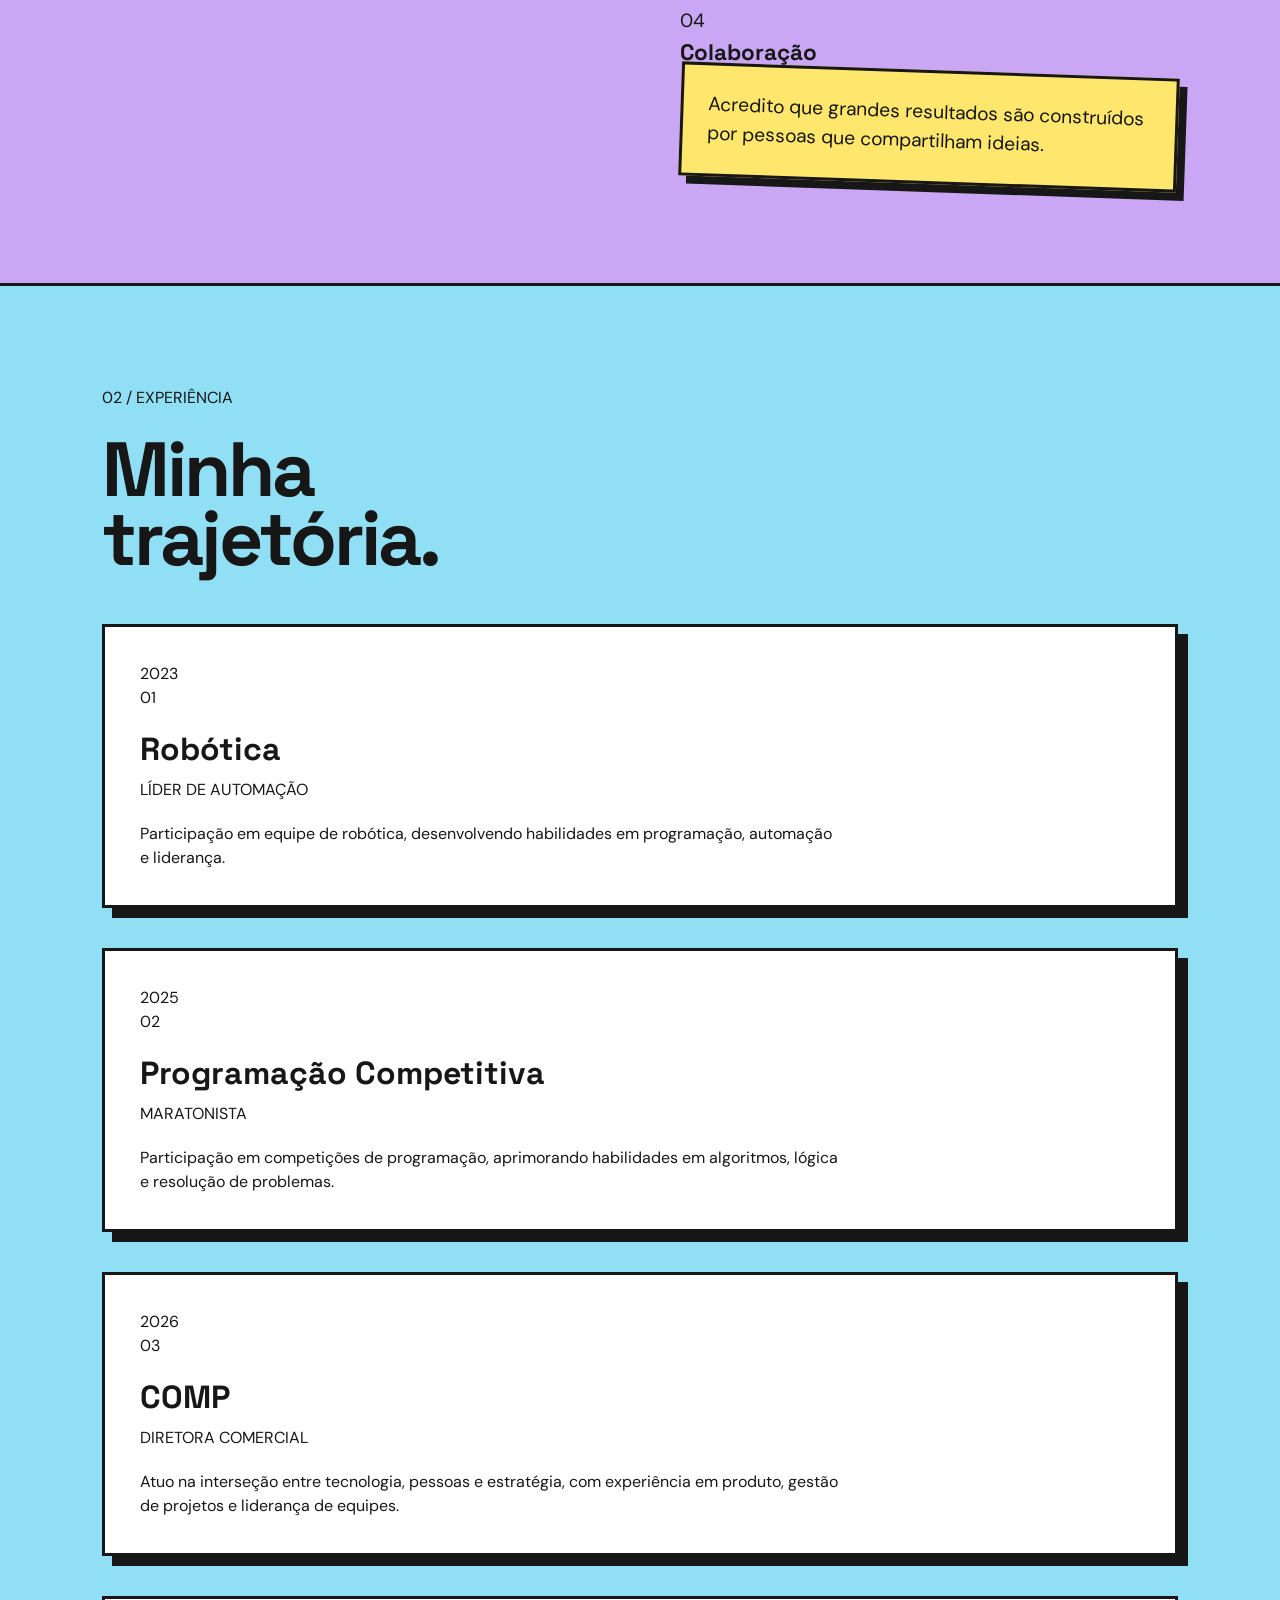
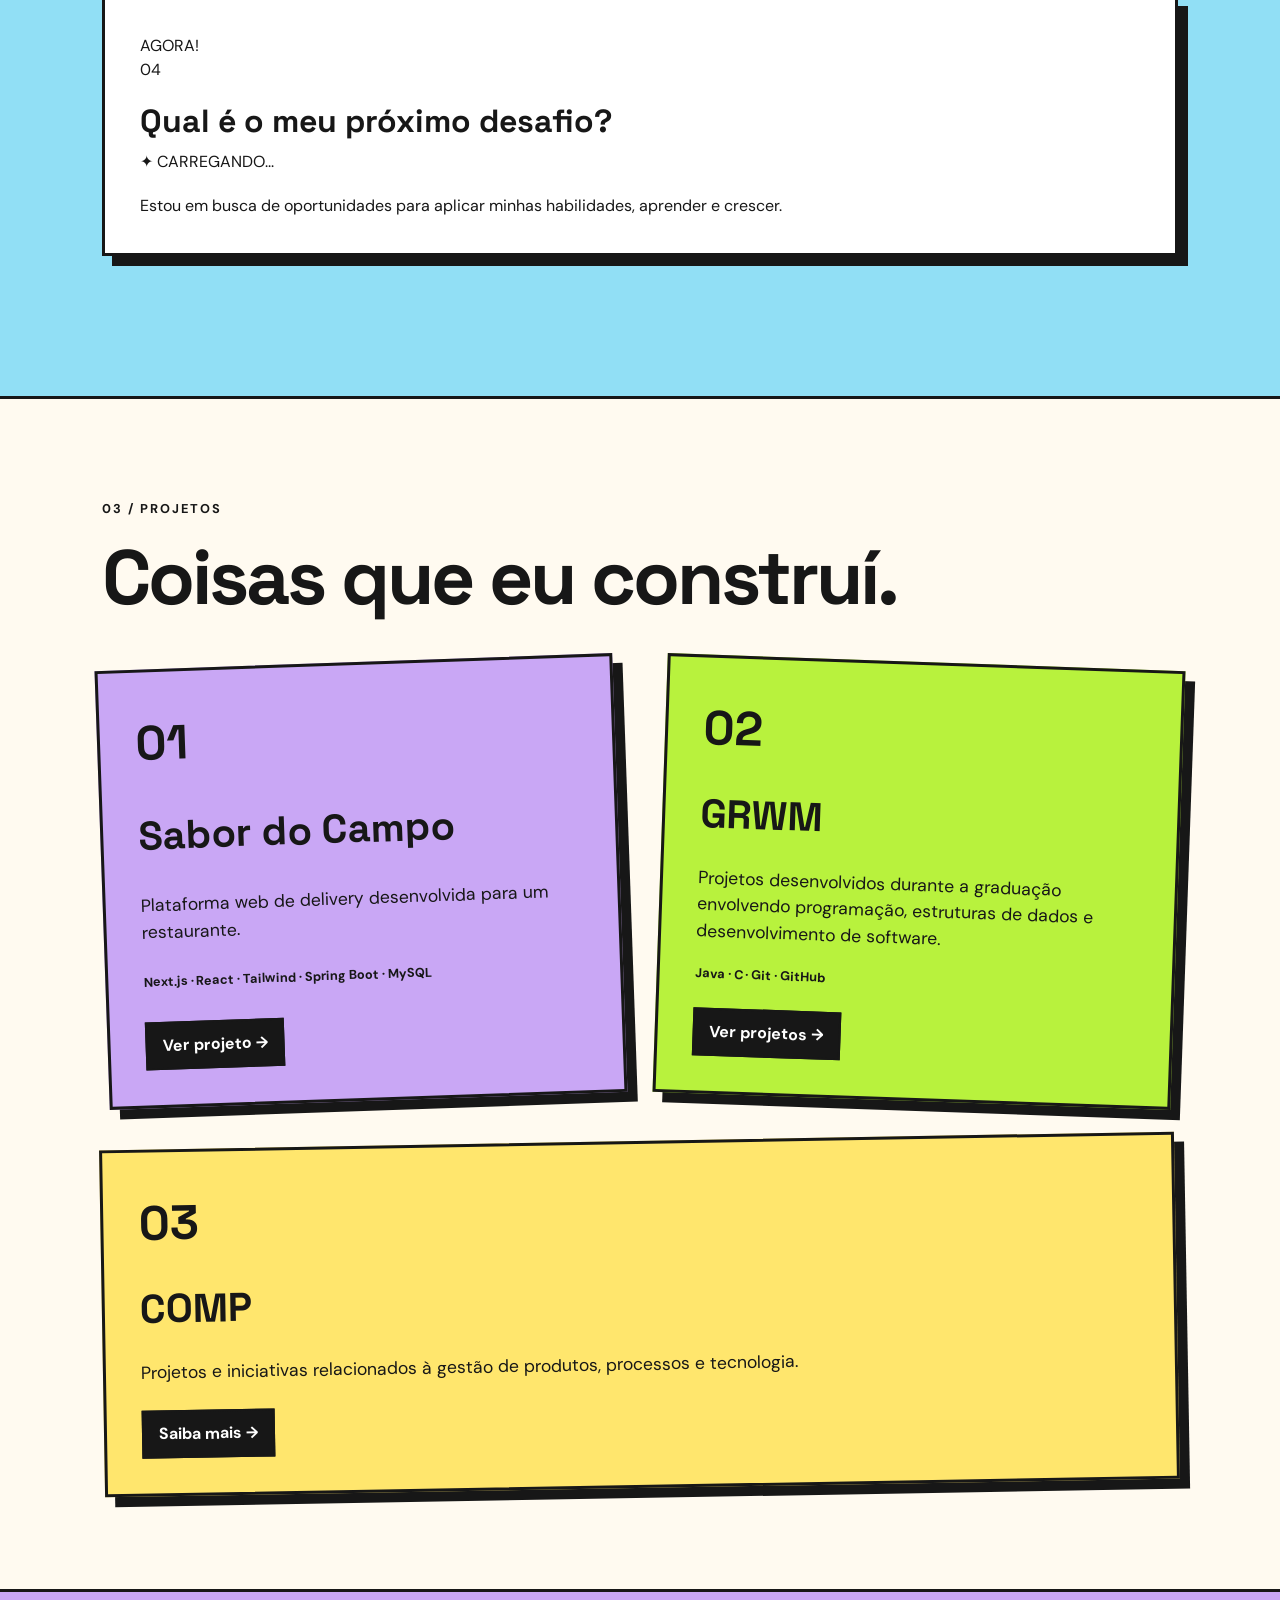
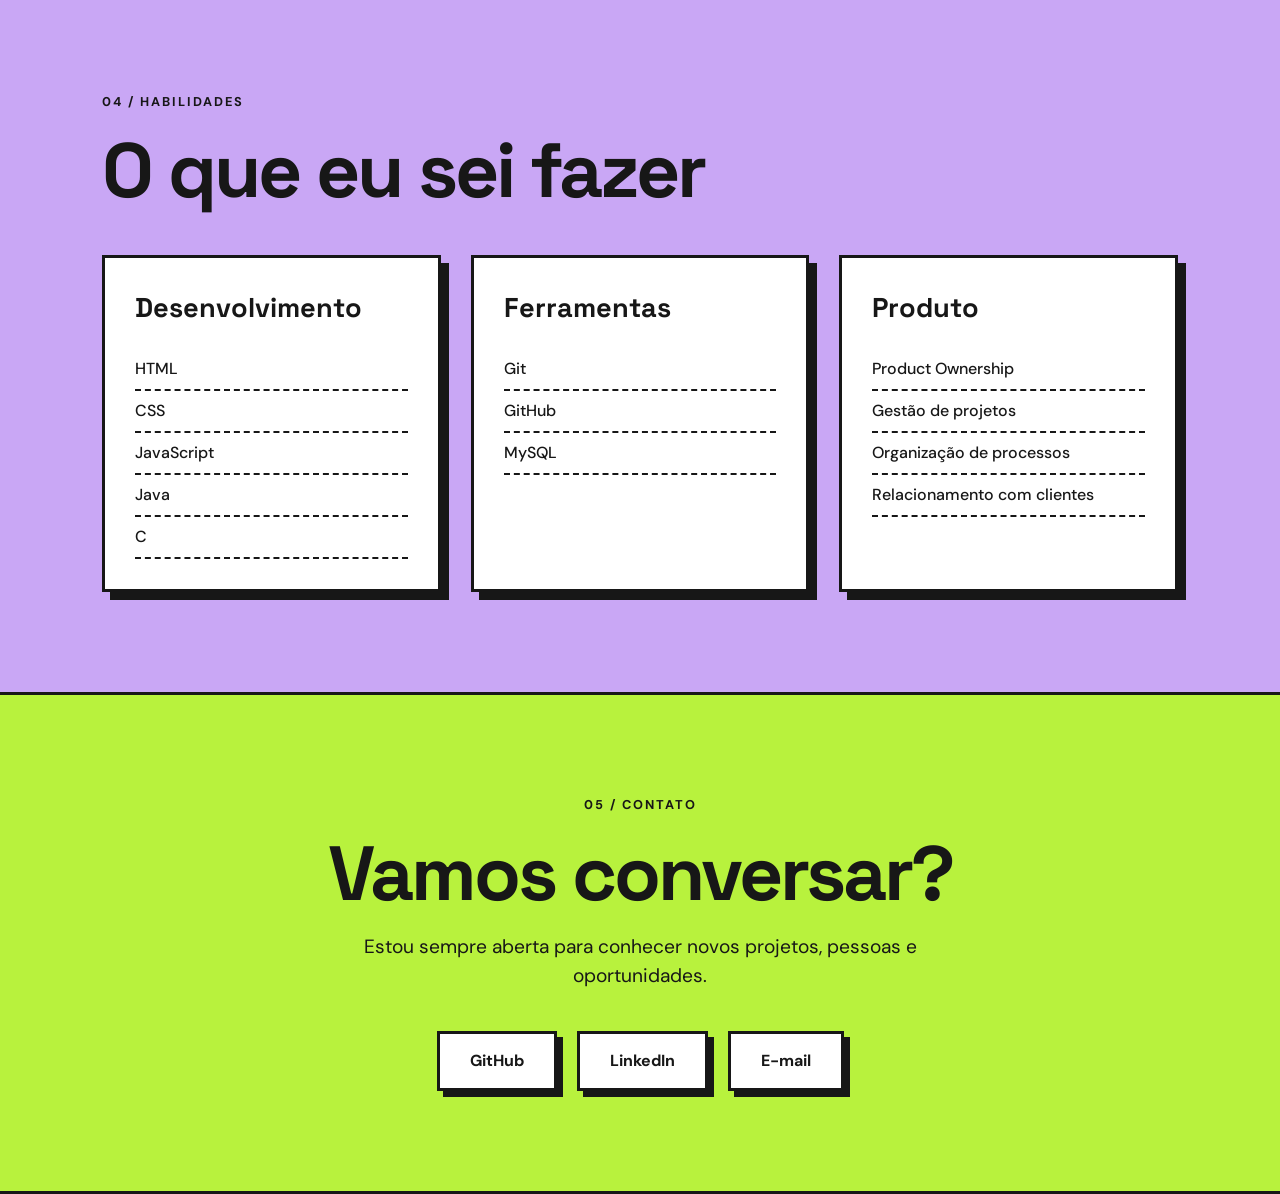
==== commit 23a2cddf: "update sobre mim + trajetoria" ====
--- a/index.html
+++ b/index.html
@@ -68,32 +68,63 @@
 
 
         <!-- ================= SOBRE ================= -->
-        <section id="sobre">
-
-            <div>
-                <p>01 / SOBRE MIM</p>
+        <section class="sobre-mim" id="sobre">
+            <div class="sobre-header">
+                <span class="section-number">01 / SOBRE MIM</span>
 
                 <h2>
-                    Construindo ideias
-                    que fazem sentido.
+                    Construindo valores<br>
+                    <span>que fazem sentido.</span>
                 </h2>
-            </div>
-
-            <div>
-
-                <p>
-                    ownership
-                </p>
-
-                <p>
-                    Atualmente, faço parte da COMP — Empresa
-                    Júnior de Tecnologia, atuando no setor Sync
-                    e trabalhando com organização de projetos,
-                    relacionamento com clientes e Product Ownership.
-                </p>
-
-            </div>
-
+
+                
+            </div>
+
+            <div class="valores">
+                <div class="valor valor-principal">
+                    <span class="valor-numero">01</span>
+                    <div>
+                        <h3>Ownership</h3>
+                        <p>
+                            Assumir responsabilidades, tomar iniciativa e levar uma
+                            ideia do começo ao resultado.
+                        </p>
+                    </div>
+                </div>
+
+                <div class="valor">
+                    <span class="valor-numero">02</span>
+                    <div>
+                        <h3>Protagonismo</h3>
+                        <p>
+                            Não esperar acontecer. Participar, decidir e construir
+                            ativamente.
+                        </p>
+                    </div>
+                </div>
+
+                <div class="valor">
+                    <span class="valor-numero">03</span>
+                    <div>
+                        <h3>Impacto</h3>
+                        <p>
+                            Criar soluções que tenham propósito e façam diferença
+                            para quem está do outro lado.
+                        </p>
+                    </div>
+                </div>
+
+                <div class="valor">
+                    <span class="valor-numero">04</span>
+                    <div>
+                        <h3>Colaboração</h3>
+                        <p>
+                            Acredito que grandes resultados são construídos por
+                            pessoas que compartilham ideias.
+                        </p>
+                    </div>
+                </div>
+            </div>
         </section>
 
 
@@ -110,17 +141,12 @@
                         trajetória.
                     </h2>
 
-                    <p class="about-intro">
-                        Alguns momentos que fizeram parte
-                        da minha jornada na tecnologia.
-                    </p>
-
                 </div>
 
 
                 <div class="timeline">
 
-                    <!-- 2023 -->
+                    <!-- Robótica -->
 
                     <article class="timeline-item">
 
@@ -133,60 +159,29 @@
                         <div class="timeline-card">
 
                             <span>01</span>
-
-                            <h3>
-                                Primeiros passos
-                            </h3>
-
-                            <p>
-                                Comecei a me aproximar mais da tecnologia
-                                e da programação, descobrindo o interesse
-                                por desenvolvimento e resolução de problemas.
-                            </p>
-
-                            <div class="timeline-tag">
-                                TECHNOLOGY
-                            </div>
-
-                        </div>
-
-                    </article>
-
-
-                    <!-- 2024 -->
-
-                    <article class="timeline-item">
-
-                        <div class="timeline-year">
-                            2024
-                        </div>
-
-                        <div class="timeline-dot"></div>
-
-                        <div class="timeline-card">
-
-                            <span>02</span>
 
                             <h3>
                                 Robótica
                             </h3>
 
+                            <div class="timeline-tag">
+                                LÍDER DE AUTOMAÇÃO
+                            </div>
+
                             <p>
-                                Experiência em equipe de robótica,
-                                trabalhando com programação, automação
-                                e resolução de problemas em competições.
+                                Participação em equipe de robótica,
+                                desenvolvendo habilidades em programação,
+                                automação e liderança.
                             </p>
 
-                            <div class="timeline-tag">
-                                ROBOTICS
-                            </div>
+            
 
                         </div>
 
                     </article>
 
 
-                    <!-- 2025 -->
+                    <!-- Programação Competitivas -->
 
                     <article class="timeline-item">
 
@@ -198,28 +193,29 @@
 
                         <div class="timeline-card">
 
-                            <span>03</span>
+                            <span>02</span>
 
                             <h3>
-                                Ciência da Computação
+                                Programação Competitiva
                             </h3>
 
+                            <div class="timeline-tag">
+                                MARATONISTA
+                            </div>
+
                             <p>
-                                Início da graduação em Ciência da Computação
-                                na PUC Minas, aprofundando meus conhecimentos
-                                em programação e tecnologia.
+                                Participação em competições de programação,
+                                aprimorando habilidades em algoritmos,
+                                lógica e resolução de problemas.
                             </p>
 
-                            <div class="timeline-tag">
-                                COMPUTER SCIENCE
-                            </div>
-
+                            
                         </div>
 
                     </article>
 
 
-                    <!-- 2026 -->
+                    <!-- COMP -->
 
                     <article class="timeline-item">
 
@@ -231,54 +227,52 @@
 
                         <div class="timeline-card">
 
-                            <span>04</span>
+                            <span>03</span>
 
                             <h3>
                                 COMP
                             </h3>
 
+                            <div class="timeline-tag">
+                                DIRETORA COMERCIAL
+                            </div>
+
                             <p>
-                                Entrada na COMP — Empresa Júnior de
-                                Tecnologia, atuando no setor Sync com
-                                projetos, produto e relacionamento com clientes.
+                                Atuo na interseção entre tecnologia, pessoas e estratégia, com experiência em produto, gestão de projetos e liderança de equipes.
                             </p>
 
+
+                        </div>
+
+                    </article>
+
+
+                    <!-- NEXT -->
+
+                    <article class="timeline-item">
+
+                        <div class="timeline-year">
+                            AGORA!
+                        </div>
+
+                        <div class="timeline-dot"></div>
+
+                        <div class="timeline-card timeline-current">
+
+                            <span>04</span>
+
+                            <h3>
+                                Qual é o meu próximo desafio?
+                            </h3>
+
                             <div class="timeline-tag">
-                                PRODUCT
+                                ✦ CARREGANDO... 
                             </div>
 
-                        </div>
-
-                    </article>
-
-
-                    <!-- AGORA -->
-
-                    <article class="timeline-item">
-
-                        <div class="timeline-year">
-                            NOW
-                        </div>
-
-                        <div class="timeline-dot"></div>
-
-                        <div class="timeline-card timeline-current">
-
-                            <span>05</span>
-
-                            <h3>
-                                What's next?
-                            </h3>
-
                             <p>
-                                Continuando a aprender, construir projetos
-                                e explorar a interseção entre tecnologia,
-                                produto e criatividade.
+                                Estou em busca de oportunidades para aplicar
+                                minhas habilidades, aprender e crescer.
                             </p>
-
-                            <div class="timeline-tag">
-                                IN PROGRESS ✦
-                            </div>
 
                         </div>
 
@@ -331,7 +325,7 @@
                     <p>02</p>
 
                     <h3>
-                        Projetos Acadêmicos
+                        GRWM
                     </h3>
 
                     <p>
--- a/style.css
+++ b/style.css
@@ -287,7 +287,7 @@
     grid-template-columns: 1fr 1fr;
     gap: 80px;
 
-    background-color: var(--rosa);
+    background-color: var(--lilas);
 }
 
 #sobre > div:last-child {
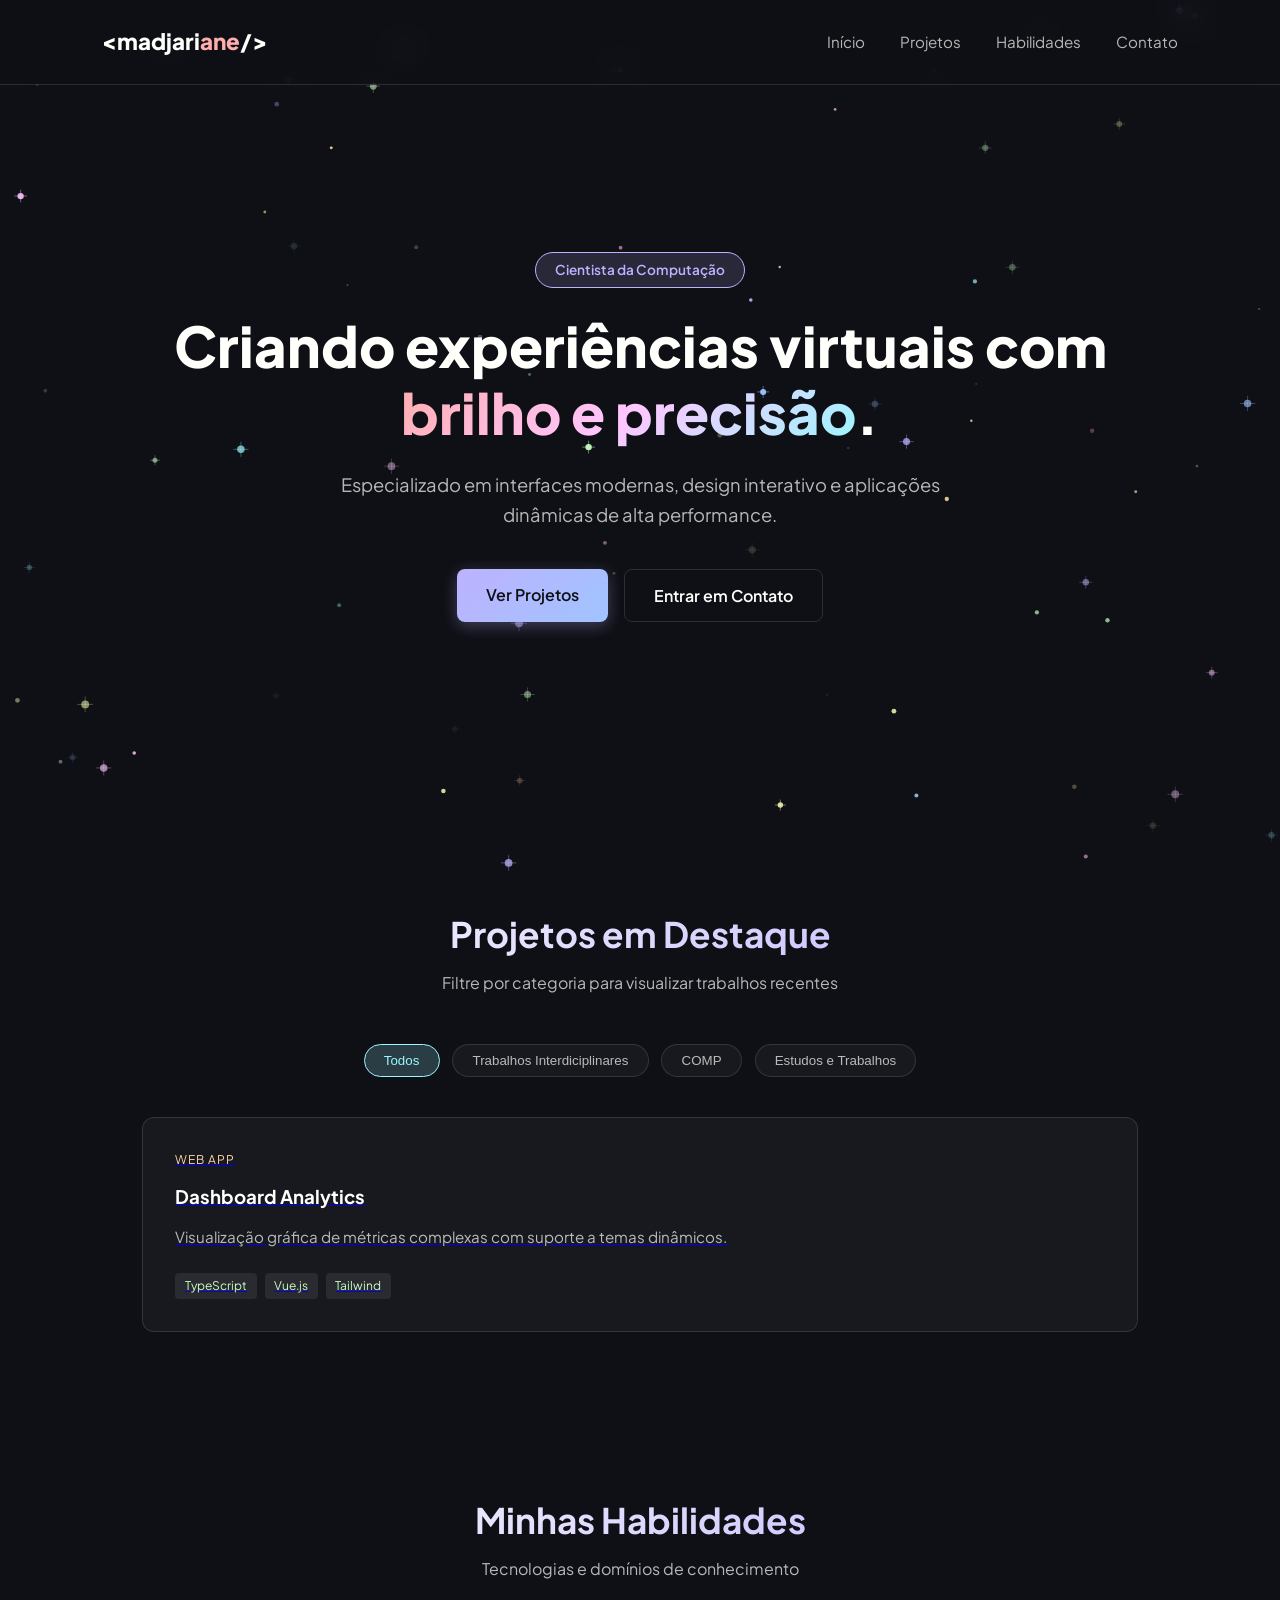
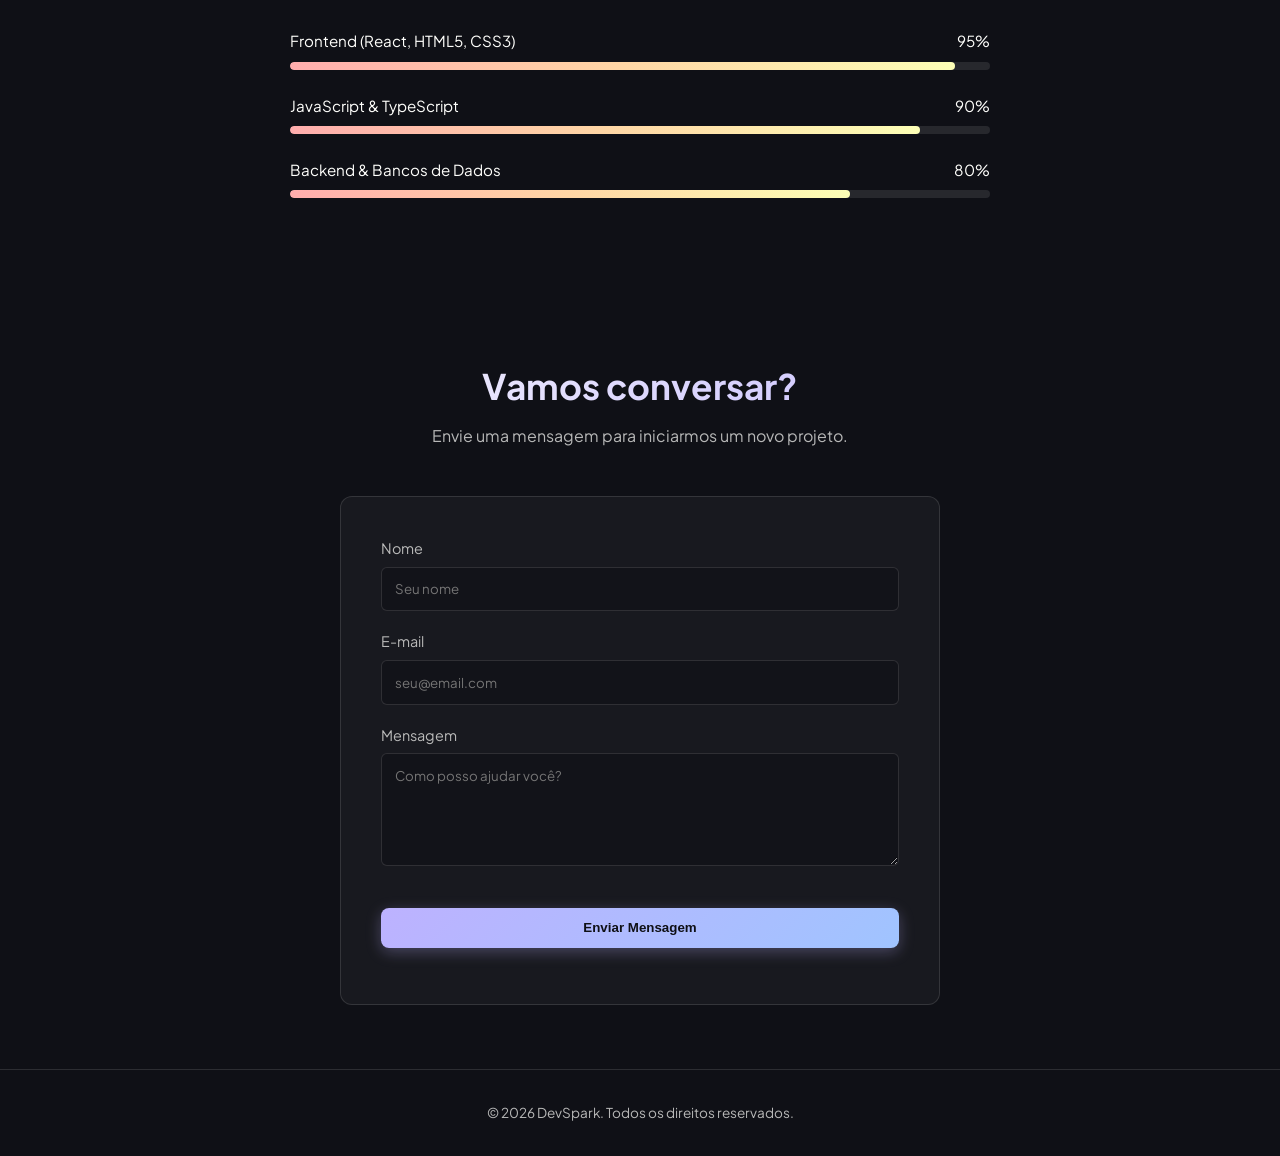
==== commit e84ae370: "update" ====
--- a/index.html
+++ b/index.html
@@ -1,497 +1,143 @@
 <!DOCTYPE html>
 <html lang="pt-BR">
-
 <head>
-    <meta charset="UTF-8">
-
-    <!-- Faz o site se adaptar a celulares -->
-    <meta name="viewport" content="width=device-width, initial-scale=1.0">
-
-    <title>Ane Madjarian | Portfólio</title>
-    <link rel="stylesheet" href="style.css">
+  <meta charset="UTF-8">
+  <meta name="viewport" content="width=device-width, initial-scale=1.0">
+  <title>Portfólio - Desenvolvedor Web</title>
+  
+  <!-- Fonte do Google Fonts -->
+  <link rel="preconnect" href="https://fonts.googleapis.com">
+  <link rel="preconnect" href="https://fonts.gstatic.com" crossorigin>
+  <link href="https://fonts.googleapis.com/css2?family=Plus+Jakarta+Sans:wght@300;400;500;600;700;800&display=swap" rel="stylesheet">
+  
+  <!-- Arquivo CSS Externo -->
+  <link rel="stylesheet" href="style.css">
 </head>
-
 <body>
 
-    <!-- ================= HEADER ================= -->
-    <header>
+  <!-- Canvas de Fundo (Sparkles) -->
+  <canvas id="bg-canvas"></canvas>
 
-        <div>
-            <a href="#inicio">madjariane.com</a>
+  <!-- Cabeçalho / Navegação -->
+  <header class="navbar">
+    <div class="logo">&lt;madjari<span>ane</span>/&gt;</div>
+    <nav>
+      <a href="#hero">Início</a>
+      <a href="#projects">Projetos</a>
+      <a href="#skills">Habilidades</a>
+      <a href="#contact">Contato</a>
+    </nav>
+  </header>
+
+  <main>
+    <!-- Seção Hero -->
+    <section id="hero" class="hero">
+      <div class="hero-content">
+        <span class="badge">Cientista da Computação</span>
+        <h1>Criando experiências virtuais com <span>brilho e precisão</span>.</h1>
+        <p>Especializado em interfaces modernas, design interativo e aplicações dinâmicas de alta performance.</p>
+        <div class="hero-actions">
+          <a href="#projects" class="btn btn-primary">Ver Projetos</a>
+          <a href="#contact" class="btn btn-secondary">Entrar em Contato</a>
+        </div>
+      </div>
+    </section>
+
+    <!-- Seção Projetos -->
+    <section id="projects" class="projects">
+      <div class="section-title">
+        <h2>Projetos em Destaque</h2>
+        <p>Filtre por categoria para visualizar trabalhos recentes</p>
+      </div>
+
+      <div class="filter-bar">
+        <button class="filter-btn active" data-filter="all">Todos</button>
+        <button class="filter-btn" data-filter="web">Trabalhos Interdiciplinares</button>
+        <button class="filter-btn" data-filter="fullstack">COMP</button>
+        <button class="filter-btn" data-filter="creative">Estudos e Trabalhos</button>
+      </div>
+
+      <div class="projects-grid">
+
+        <a href="HTTPS://SEU-LINK-AQUI.COM" target="_blank" rel="noopener noreferrer" class="project-card" data-category="web">
+            <div class="card-tag">Web App</div>
+            <h3>Dashboard Analytics</h3>
+            <p>Visualização gráfica de métricas complexas com suporte a temas dinâmicos.</p>
+            <div class="card-techs">
+                <span>TypeScript</span>
+                <span>Vue.js</span>
+                <span>Tailwind</span>
+            </div>
+        </a>
+
+      </div>
+    </section>
+
+    <!-- Seção Habilidades -->
+    <section id="skills" class="skills">
+      <div class="section-title">
+        <h2>Minhas Habilidades</h2>
+        <p>Tecnologias e domínios de conhecimento</p>
+      </div>
+
+      <div class="skills-grid">
+        <div class="skill-item">
+          <div class="skill-info">
+            <span>Frontend (React, HTML5, CSS3)</span>
+            <span>95%</span>
+          </div>
+          <div class="skill-bar"><div class="skill-progress" style="width: 95%;"></div></div>
         </div>
 
-        <nav>
-            <a href="#sobre">Sobre</a>
-            <a href="#experiencia">Experiência</a>
-            <a href="#destaques">Destaques</a>
-            <a href="#habilidades">Habilidades</a>
-            <a href="#contato">Contato</a>
-        </nav>
-
-    </header>
-
-
-    <main>
-
-        <!-- ================= INÍCIO ================= -->
-        <section id="inicio">
-
-            <div>
-                <p>Olá! Eu sou</p>
-
-                <h1>
-                    Ane<br>
-                    Madjarian.
-                </h1>
-
-                <p>
-                    Estudante de Ciência da Computação
-                    na PUC Minas, com interesse em tecnologia,
-                    desenvolvimento de produtos e gestão.
-                </p>
-
-                <a href="#destaques">
-                    Ver meus destaques →
-                </a>
-            </div>
-
-
-            <!-- Espaço para sua foto -->
-            <div>
-                <img
-                    src="imgs/img1.jpg"
-                    alt="Foto de Ane Madjarian"
-                >
-            </div>
-
-        </section>
-
-
-        <!-- ================= SOBRE ================= -->
-        <section class="sobre-mim" id="sobre">
-            <div class="sobre-header">
-                <span class="section-number">01 / SOBRE MIM</span>
-
-                <h2>
-                    Construindo valores<br>
-                    <span>que fazem sentido.</span>
-                </h2>
-
-                
-            </div>
-
-            <div class="valores">
-                <div class="valor valor-principal">
-                    <span class="valor-numero">01</span>
-                    <div>
-                        <h3>Ownership</h3>
-                        <p>
-                            Assumir responsabilidades, tomar iniciativa e levar uma
-                            ideia do começo ao resultado.
-                        </p>
-                    </div>
-                </div>
-
-                <div class="valor">
-                    <span class="valor-numero">02</span>
-                    <div>
-                        <h3>Protagonismo</h3>
-                        <p>
-                            Não esperar acontecer. Participar, decidir e construir
-                            ativamente.
-                        </p>
-                    </div>
-                </div>
-
-                <div class="valor">
-                    <span class="valor-numero">03</span>
-                    <div>
-                        <h3>Impacto</h3>
-                        <p>
-                            Criar soluções que tenham propósito e façam diferença
-                            para quem está do outro lado.
-                        </p>
-                    </div>
-                </div>
-
-                <div class="valor">
-                    <span class="valor-numero">04</span>
-                    <div>
-                        <h3>Colaboração</h3>
-                        <p>
-                            Acredito que grandes resultados são construídos por
-                            pessoas que compartilham ideias.
-                        </p>
-                    </div>
-                </div>
-            </div>
-        </section>
-
-
-        <!-- ================= EXPERIÊNCIA ================= -->
-    
-            <section id="experiencia">
-
-                <div class="timeline-header">
-
-                    <p>02 / EXPERIÊNCIA </p>
-
-                    <h2>
-                        Minha<br>
-                        trajetória.
-                    </h2>
-
-                </div>
-
-
-                <div class="timeline">
-
-                    <!-- Robótica -->
-
-                    <article class="timeline-item">
-
-                        <div class="timeline-year">
-                            2023
-                        </div>
-
-                        <div class="timeline-dot"></div>
-
-                        <div class="timeline-card">
-
-                            <span>01</span>
-
-                            <h3>
-                                Robótica
-                            </h3>
-
-                            <div class="timeline-tag">
-                                LÍDER DE AUTOMAÇÃO
-                            </div>
-
-                            <p>
-                                Participação em equipe de robótica,
-                                desenvolvendo habilidades em programação,
-                                automação e liderança.
-                            </p>
-
-            
-
-                        </div>
-
-                    </article>
-
-
-                    <!-- Programação Competitivas -->
-
-                    <article class="timeline-item">
-
-                        <div class="timeline-year">
-                            2025
-                        </div>
-
-                        <div class="timeline-dot"></div>
-
-                        <div class="timeline-card">
-
-                            <span>02</span>
-
-                            <h3>
-                                Programação Competitiva
-                            </h3>
-
-                            <div class="timeline-tag">
-                                MARATONISTA
-                            </div>
-
-                            <p>
-                                Participação em competições de programação,
-                                aprimorando habilidades em algoritmos,
-                                lógica e resolução de problemas.
-                            </p>
-
-                            
-                        </div>
-
-                    </article>
-
-
-                    <!-- COMP -->
-
-                    <article class="timeline-item">
-
-                        <div class="timeline-year">
-                            2026
-                        </div>
-
-                        <div class="timeline-dot"></div>
-
-                        <div class="timeline-card">
-
-                            <span>03</span>
-
-                            <h3>
-                                COMP
-                            </h3>
-
-                            <div class="timeline-tag">
-                                DIRETORA COMERCIAL
-                            </div>
-
-                            <p>
-                                Atuo na interseção entre tecnologia, pessoas e estratégia, com experiência em produto, gestão de projetos e liderança de equipes.
-                            </p>
-
-
-                        </div>
-
-                    </article>
-
-
-                    <!-- NEXT -->
-
-                    <article class="timeline-item">
-
-                        <div class="timeline-year">
-                            AGORA!
-                        </div>
-
-                        <div class="timeline-dot"></div>
-
-                        <div class="timeline-card timeline-current">
-
-                            <span>04</span>
-
-                            <h3>
-                                Qual é o meu próximo desafio?
-                            </h3>
-
-                            <div class="timeline-tag">
-                                ✦ CARREGANDO... 
-                            </div>
-
-                            <p>
-                                Estou em busca de oportunidades para aplicar
-                                minhas habilidades, aprender e crescer.
-                            </p>
-
-                        </div>
-
-                    </article>
-
-                </div>
-
-            </section>
-
-
-        <!-- ================= PROJETOS ================= -->
-        <section id="projetos">
-
-            <p>03 / PROJETOS</p>
-
-            <h2>
-                Coisas que eu construí.
-            </h2>
-
-
-            <div>
-
-                <article>
-
-                    <p>01</p>
-
-                    <h3>
-                        Sabor do Campo
-                    </h3>
-
-                    <p>
-                        Plataforma web de delivery desenvolvida
-                        para um restaurante.
-                    </p>
-
-                    <p>
-                        Next.js · React · Tailwind ·
-                        Spring Boot · MySQL
-                    </p>
-
-                    <a href="#">
-                        Ver projeto →
-                    </a>
-
-                </article>
-
-
-                <article>
-
-                    <p>02</p>
-
-                    <h3>
-                        GRWM
-                    </h3>
-
-                    <p>
-                        Projetos desenvolvidos durante a graduação
-                        envolvendo programação, estruturas de dados
-                        e desenvolvimento de software.
-                    </p>
-
-                    <p>
-                        Java · C · Git · GitHub
-                    </p>
-
-                    <a href="#">
-                        Ver projetos →
-                    </a>
-
-                </article>
-
-
-                <article>
-
-                    <p>03</p>
-
-                    <h3>
-                        COMP
-                    </h3>
-
-                    <p>
-                        Projetos e iniciativas relacionados à
-                        gestão de produtos, processos e tecnologia.
-                    </p>
-
-                    <a href="#">
-                        Saiba mais →
-                    </a>
-
-                </article>
-
-            </div>
-
-        </section>
-
-
-        <!-- ================= HABILIDADES ================= -->
-        <section id="habilidades">
-
-            <p>04 / HABILIDADES</p>
-
-            <h2>
-                O que eu sei fazer
-            </h2>
-
-
-            <div>
-
-                <div>
-                    <h3>Desenvolvimento</h3>
-
-                    <ul>
-                        <li>HTML</li>
-                        <li>CSS</li>
-                        <li>JavaScript</li>
-                        <li>Java</li>
-                        <li>C</li>
-                    </ul>
-                </div>
-
-
-                <div>
-                    <h3>Ferramentas</h3>
-
-                    <ul>
-                        <li>Git</li>
-                        <li>GitHub</li>
-                        <li>MySQL</li>
-                    </ul>
-                </div>
-
-
-                <div>
-                    <h3>Produto</h3>
-
-                    <ul>
-                        <li>Product Ownership</li>
-                        <li>Gestão de projetos</li>
-                        <li>Organização de processos</li>
-                        <li>Relacionamento com clientes</li>
-                    </ul>
-                </div>
-
-            </div>
-
-        </section>
-
-
-        <!-- ================= CONTATO ================= -->
-        <section id="contato">
-
-            <p>05 / CONTATO</p>
-
-            <h2>
-                Vamos conversar?
-            </h2>
-
-            <p>
-                Estou sempre aberta para conhecer novos
-                projetos, pessoas e oportunidades.
-            </p>
-
-
-            <div>
-
-                <a href="#">
-                    GitHub
-                </a>
-
-                <a href="#">
-                    LinkedIn
-                </a>
-
-                <a href="https://mail.google.com/mail/u/0/?tab=rm&ogbl#inbox">
-                    E-mail
-                </a>
-            
-
-            </div>
-
-        </section>
-
-    </main>
-
-<!-- ================= STUDENT ID BAR ================= -->
-
-<div class="student-id-bar">
-
-    <div class="student-id-label">
-        <span>✦</span>
-        <p>MY STUDENT ID</p>
-    </div>
-
-    <a href="faculdade.html" class="mini-student-card">
-
-        <div class="mini-card-top">
-            <span>PUC MINAS</span>
-            <span>2026</span>
+        <div class="skill-item">
+          <div class="skill-info">
+            <span>JavaScript & TypeScript</span>
+            <span>90%</span>
+          </div>
+          <div class="skill-bar"><div class="skill-progress" style="width: 90%;"></div></div>
         </div>
 
-        <div class="mini-card-content">
+        <div class="skill-item">
+          <div class="skill-info">
+            <span>Backend & Bancos de Dados</span>
+            <span>80%</span>
+          </div>
+          <div class="skill-bar"><div class="skill-progress" style="width: 80%;"></div></div>
+        </div>
+      </div>
+    </section>
 
-            <img
-                src="assets/foto.png"
-                alt="Foto de Ane"
-            >
+    <!-- Seção Contato -->
+    <section id="contact" class="contact">
+      <div class="section-title">
+        <h2>Vamos conversar?</h2>
+        <p>Envie uma mensagem para iniciarmos um novo projeto.</p>
+      </div>
 
-            <div>
-                <strong>ANE</strong>
-                <strong>MADJARIAN</strong>
-                <small>COMPUTER SCIENCE</small>
-            </div>
+      <form id="contact-form" class="contact-form">
+        <div class="form-group">
+          <label for="name">Nome</label>
+          <input type="text" id="name" required placeholder="Seu nome">
+        </div>
+        <div class="form-group">
+          <label for="email">E-mail</label>
+          <input type="email" id="email" required placeholder="seu@email.com">
+        </div>
+        <div class="form-group">
+          <label for="message">Mensagem</label>
+          <textarea id="message" rows="5" required placeholder="Como posso ajudar você?"></textarea>
+        </div>
+        <button type="submit" class="btn btn-primary btn-full">Enviar Mensagem</button>
+        <p id="form-status" class="form-status"></p>
+      </form>
+    </section>
+  </main>
 
-        </div>
+  <footer>
+    <p>&copy; 2026 DevSpark. Todos os direitos reservados.</p>
+  </footer>
 
-    </a>
-
-</div>
-
+  <!-- Arquivo JavaScript Externo -->
+  <script src="script.js"></script>
 </body>
-
 </html>
--- a/style.css
+++ b/style.css
@@ -1,1373 +1,342 @@
-/* =====================================================
-   CONFIGURAÇÕES GERAIS
-===================================================== */
-
-@import url('https://fonts.googleapis.com/css2?family=DM+Sans:wght@400;500;700&family=Space+Grotesk:wght@400;500;600;700&display=swap');
-
 :root {
-    --creme: #fffaf0;
-    --preto: #171717;
-    --rosa: #f28bc2;
-    --verde: #b8f23d;
-    --azul: #91dff5;
-    --lilas: #c9a7f5;
-    --amarelo: #ffe66d;
-    --branco: #ffffff;
+  /* Paleta Pastel Transcrita */
+  --powder-blush: #ffadadff;
+  --apricot-cream: #ffd6a5ff;
+  --cream: #fdffb6ff;
+  --tea-green: #caffbfff;
+  --electric-aqua: #9bf6ffff;
+  --baby-blue-ice: #a0c4ffff;
+  --periwinkle: #bdb2ffff;
+  --mauve: #ffc6ffff;
+  --porcelain: #fffffcff;
+
+  /* Cores de suporte */
+  --bg-dark: #0f1016;
+  --bg-card: rgba(255, 255, 252, 0.04);
+  --border-light: rgba(255, 255, 252, 0.12);
+  --text-main: #fffffc;
+  --text-muted: rgba(255, 255, 252, 0.7);
 }
 
 * {
-    margin: 0;
-    padding: 0;
-    box-sizing: border-box;
-}
-
-html {
-    scroll-behavior: smooth;
+  box-sizing: border-box;
+  margin: 0;
+  padding: 0;
 }
 
 body {
-    background-color: var(--creme);
-    color: var(--preto);
-    font-family: "DM Sans", sans-serif;
-    line-height: 1.5;
-}
-
-a {
-    color: inherit;
-    text-decoration: none;
-}
-
-img {
-    max-width: 100%;
-    display: block;
-}
-
-
-/* =====================================================
-   HEADER
-===================================================== */
-
-header {
-    width: 100%;
-    padding: 20px 6%;
-    display: flex;
-    justify-content: space-between;
-    align-items: center;
-
-    border-bottom: 3px solid var(--preto);
-
-    background-color: var(--rosa);
-
-    position: sticky;
-    top: 0;
-    z-index: 100;
-}
-
-header > div a {
-    font-family: "Space Grotesk", sans-serif;
-    font-size: 1.5rem;
-    font-weight: 700;
-}
-
-nav {
-    display: flex;
-    gap: 30px;
-}
-
-nav a {
-    font-weight: 700;
-    text-transform: uppercase;
-    font-size: 0.8rem;
-}
-
-nav a:hover {
-    text-decoration: underline;
-}
-
-
-/* =====================================================
-   CONFIGURAÇÃO DAS SEÇÕES
-===================================================== */
-
+  font-family: 'Plus Jakarta Sans', sans-serif;
+  background-color: var(--bg-dark);
+  color: var(--text-main);
+  overflow-x: hidden;
+  position: relative;
+  line-height: 1.6;
+}
+
+/* Canvas de Fundo Animado */
+#bg-canvas {
+  position: fixed;
+  top: 0;
+  left: 0;
+  width: 100vw;
+  height: 100vh;
+  z-index: -1;
+  pointer-events: none;
+}
+
+/* Barra de Navegação */
+.navbar {
+  display: flex;
+  justify-content: space-between;
+  align-items: center;
+  padding: 1.5rem 8%;
+  background: rgba(15, 16, 22, 0.7);
+  backdrop-filter: blur(12px);
+  position: fixed;
+  top: 0;
+  width: 100%;
+  z-index: 100;
+  border-bottom: 1px solid var(--border-light);
+}
+
+.logo {
+  font-weight: 800;
+  font-size: 1.4rem;
+  color: var(--porcelain);
+}
+
+.logo span {
+  color: var(--powder-blush);
+}
+
+.navbar nav a {
+  color: var(--text-muted);
+  text-decoration: none;
+  margin-left: 2rem;
+  transition: color 0.3s ease;
+  font-size: 0.95rem;
+}
+
+.navbar nav a:hover {
+  color: var(--electric-aqua);
+}
+
+/* Layout Geral de Seções */
 section {
-    padding: 100px 8%;
-    border-bottom: 3px solid var(--preto);
-}
-
-section > p:first-child {
-    font-size: 0.8rem;
-    font-weight: 700;
-    letter-spacing: 2px;
-}
-
-
-/* =====================================================
-   HERO / INÍCIO
-===================================================== */
-
-#inicio {
-    min-height: 90vh;
-
-    display: grid;
-    grid-template-columns: 1.2fr 0.8fr;
-
-    align-items: center;
-    gap: 60px;
-
-    background-color: var(--creme);
-
-    position: relative;
-    overflow: hidden;
-}
-
-#inicio::before {
-    content: "✦";
-
-    position: absolute;
-    top: 15%;
-    right: 8%;
-
-    font-size: 5rem;
-
-    color: var(--verde);
-
-    transform: rotate(15deg);
-}
-
-#inicio::after {
-    content: "HELLO!";
-
-    position: absolute;
-    bottom: 30px;
-    left: 5%;
-
-    font-size: 0.8rem;
-    font-weight: 700;
-    letter-spacing: 3px;
-
-    transform: rotate(-8deg);
-}
-
-#inicio p:first-child {
-    display: inline-block;
-
-    padding: 8px 14px;
-
-    background-color: var(--verde);
-
-    border: 3px solid var(--preto);
-
-    box-shadow: 6px 6px 0 var(--preto);
-
-    font-weight: 700;
-
-    transform: rotate(-3deg);
-}
-
-#inicio h1 {
-    margin: 30px 0;
-
-    font-family: "Space Grotesk", sans-serif;
-
-    font-size: clamp(4rem, 9vw, 9rem);
-    line-height: 0.85;
-
-    letter-spacing: -6px;
-
-    text-transform: uppercase;
-}
-
-#inicio div:first-child > p:nth-of-type(2) {
-    max-width: 500px;
-
-    font-size: 1.2rem;
-    font-weight: 500;
-
-    margin-bottom: 30px;
-}
-
-#inicio a {
-    display: inline-block;
-
-    padding: 15px 25px;
-
-    background-color: var(--preto);
-    color: var(--branco);
-
-    border: 3px solid var(--preto);
-
-    font-weight: 700;
-
-    box-shadow: 7px 7px 0 var(--rosa);
-
-    transition: 0.2s;
-}
-
-#inicio a:hover {
-    transform: translate(4px, 4px);
-    box-shadow: 3px 3px 0 var(--rosa);
-}
-
-
-/* =====================================================
-   FOTO
-===================================================== */
-
-#inicio > div:last-child {
-    padding: 15px;
-
-    background-color: var(--azul);
-
-    border: 3px solid var(--preto);
-
-    box-shadow: 12px 12px 0 var(--preto);
-
-    transform: rotate(4deg);
-
-    position: relative;
-}
-
-#inicio > div:last-child::before {
-    content: "THIS IS ME :)";
-
-    position: absolute;
-
-    top: -35px;
-    right: -20px;
-
-    padding: 6px 10px;
-
-    background-color: var(--amarelo);
-
-    border: 2px solid var(--preto);
-
-    font-size: 0.7rem;
-    font-weight: 700;
-
-    transform: rotate(-8deg);
-}
-
-#inicio img {
-    width: 100%;
-    height: 500px;
-
-    object-fit: cover;
-
-    border: 3px solid var(--preto);
-}
-
-
-/* =====================================================
-   TÍTULOS
-===================================================== */
-
-h2 {
-    margin: 25px 0 50px;
-
-    font-family: "Space Grotesk", sans-serif;
-
-    font-size: clamp(3rem, 6vw, 6rem);
-
-    line-height: 0.9;
-
-    letter-spacing: -3px;
-}
-
-h3 {
-    font-family: "Space Grotesk", sans-serif;
-}
-
-
-/* =====================================================
-   SOBRE
-===================================================== */
-
-#sobre {
-    display: grid;
-    grid-template-columns: 1fr 1fr;
-    gap: 80px;
-
-    background-color: var(--lilas);
-}
-
-#sobre > div:last-child {
-    display: flex;
-    flex-direction: column;
-    gap: 30px;
-
-    font-size: 1.2rem;
-}
-
-#sobre > div:last-child p {
-    padding: 25px;
-
-    background-color: var(--branco);
-
-    border: 3px solid var(--preto);
-
-    box-shadow: 8px 8px 0 var(--preto);
-}
-
-#sobre > div:last-child p:nth-child(2) {
-    background-color: var(--amarelo);
-
-    transform: rotate(2deg);
-}
-
-
-/* =====================================================
-   EXPERIÊNCIA
-===================================================== */
-
-#experiencia {
-    background-color: var(--azul);
-}
-
-#experiencia article {
-    padding: 35px;
-    margin-bottom: 40px;
-
-    background-color: var(--branco);
-
-    border: 3px solid var(--preto);
-
-    box-shadow: 10px 10px 0 var(--preto);
-
-    transition: 0.2s;
-}
-
-#experiencia article:hover {
-    transform: translate(-5px, -5px);
-    box-shadow: 15px 15px 0 var(--preto);
-}
-
-#experiencia article > p:first-child {
-    font-size: 0.8rem;
-    font-weight: 700;
-    letter-spacing: 2px;
-}
-
-#experiencia h3 {
-    margin: 15px 0 5px;
-
-    font-size: 2rem;
-}
-
-#experiencia article p:last-child {
-    margin-top: 20px;
-
-    max-width: 700px;
-}
-
-
-/* =====================================================
-   PROJETOS
-===================================================== */
-
-#projetos {
-    background-color: var(--creme);
-}
-
-#projetos > div {
-    display: grid;
-    grid-template-columns: repeat(2, 1fr);
-    gap: 40px;
-}
-
-#projetos article {
-    min-height: 350px;
-
-    padding: 35px;
-
-    border: 3px solid var(--preto);
-
-    box-shadow: 10px 10px 0 var(--preto);
-
-    display: flex;
-    flex-direction: column;
-    justify-content: space-between;
-
-    transition: 0.2s;
-}
-
-#projetos article:nth-child(1) {
-    background-color: var(--lilas);
-    transform: rotate(-2deg);
-}
-
-#projetos article:nth-child(2) {
-    background-color: var(--verde);
-    transform: rotate(2deg);
-}
-
-#projetos article:nth-child(3) {
-    background-color: var(--amarelo);
-
-    grid-column: span 2;
-
-    min-height: 250px;
-
-    transform: rotate(-1deg);
-}
-
-#projetos article:hover {
-    transform: rotate(0) translateY(-8px);
-}
-
-#projetos article > p:first-child {
-    font-size: 3rem;
-    font-family: "Space Grotesk", sans-serif;
-    font-weight: 700;
-}
-
-#projetos h3 {
-    font-size: 2.5rem;
-    margin: 20px 0;
-}
-
-#projetos article p:nth-of-type(2) {
-    font-size: 1.1rem;
-}
-
-#projetos article p:nth-of-type(3) {
-    font-size: 0.8rem;
-    font-weight: 700;
-    margin-top: 20px;
-}
-
-#projetos article a {
-    display: inline-block;
-
-    width: fit-content;
-
-    margin-top: 25px;
-
-    padding: 10px 15px;
-
-    background-color: var(--preto);
-    color: var(--branco);
-
-    font-weight: 700;
-
-    border: 2px solid var(--preto);
-}
-
-
-/* =====================================================
-   HABILIDADES
-===================================================== */
-
-#habilidades {
-    background-color: var(--lilas);
-}
-
-#habilidades > div {
-    display: grid;
-    grid-template-columns: repeat(3, 1fr);
-    gap: 30px;
-}
-
-#habilidades > div > div {
-    padding: 30px;
-
-    background-color: var(--branco);
-
-    border: 3px solid var(--preto);
-
-    box-shadow: 8px 8px 0 var(--preto);
-}
-
-#habilidades h3 {
-    font-size: 1.7rem;
-    margin-bottom: 20px;
-}
-
-#habilidades ul {
-    list-style: none;
-}
-
-#habilidades li {
-    padding: 8px 0;
-
-    border-bottom: 2px dashed var(--preto);
-
-    font-weight: 500;
-}
-
-
-/* =====================================================
-   CONTATO
-===================================================== */
-
-#contato {
-    background-color: var(--verde);
-
-    text-align: center;
-}
-
-#contato h2 {
-    max-width: 800px;
-    margin: 25px auto;
-}
-
-#contato > p:nth-of-type(2) {
-    max-width: 600px;
-
-    margin: 0 auto 40px;
-
-    font-size: 1.2rem;
-}
-
-#contato > div {
-    display: flex;
-    justify-content: center;
-    gap: 20px;
-    flex-wrap: wrap;
-}
-
-#contato a {
-    padding: 15px 30px;
-
-    background-color: var(--branco);
-
-    border: 3px solid var(--preto);
-
-    box-shadow: 6px 6px 0 var(--preto);
-
-    font-weight: 700;
-
-    transition: 0.2s;
-}
-
-#contato a:hover {
-    transform: translate(4px, 4px);
-    box-shadow: 2px 2px 0 var(--preto);
-}
-
-
-/* =====================================================
-   STUDENT ID — BARRA FIXA
-===================================================== */
-
-.student-id-bar {
-    position: fixed;
-
-    bottom: 0;
-    left: 0;
-
-    width: 100%;
-    height: 95px;
-
-    background-color: var(--rosa);
-
-    border-top: 3px solid var(--preto);
-
-    display: flex;
-    align-items: center;
-    justify-content: space-between;
-
-    padding: 10px 5%;
-
-    z-index: 999;
-}
-
-
-/* TEXTO DA BARRA */
-
-.student-id-label {
-    display: flex;
-    align-items: center;
-
-    gap: 15px;
-}
-
-.student-id-label span {
-    font-size: 2rem;
-
-    color: var(--verde);
-}
-
-.student-id-label p {
-    font-family: "Space Grotesk", sans-serif;
-
-    font-size: 0.8rem;
-    font-weight: 700;
-
-    letter-spacing: 2px;
-}
-
-
-/* =====================================================
-   MINI CARTEIRINHA
-===================================================== */
-
-.mini-student-card {
-    width: 300px;
-    height: 150px;
-
-    padding: 12px;
-
-    position: relative;
-    top: -35px;
-
-    background-color: var(--branco);
-
-    border: 3px solid var(--preto);
-
-    box-shadow: 8px 8px 0 var(--preto);
-
-    transform: rotate(-3deg);
-
-    transition: 0.25s;
-}
-
-.mini-student-card:hover {
-    transform: rotate(0deg) translateY(-8px);
-
-    box-shadow: 12px 12px 0 var(--preto);
-}
-
-
-/* TOPO DA CARTEIRINHA */
-
-.mini-card-top {
-    display: flex;
-    justify-content: space-between;
-
-    padding-bottom: 6px;
-
-    border-bottom: 2px solid var(--preto);
-
-    font-size: 0.6rem;
-    font-weight: 700;
-}
-
-
-/* CONTEÚDO */
-
-.mini-card-content {
-    display: flex;
-
-    gap: 12px;
-
-    padding-top: 10px;
-}
-
-
-/* FOTO */
-
-.mini-card-content img {
-    width: 70px;
-    height: 85px;
-
-    object-fit: cover;
-
-    border: 2px solid var(--preto);
-}
-
-
-/* INFORMAÇÕES */
-
-.mini-card-content div {
-    display: flex;
-    flex-direction: column;
-
-    justify-content: center;
-}
-
-.mini-card-content strong {
-    font-family: "Space Grotesk", sans-serif;
-
-    font-size: 1.1rem;
-
-    line-height: 0.9;
-}
-
-.mini-card-content small {
-    margin-top: 8px;
-
-    font-size: 0.55rem;
-    font-weight: 700;
-}
-
-
-/* =====================================================
-   MOBILE
-===================================================== */
-
-@media (max-width: 600px) {
-
-    .student-id-bar {
-        height: 75px;
-
-        padding: 8px 5%;
-    }
-
-    .student-id-label p {
-        display: none;
-    }
-
-    .student-id-label span {
-        font-size: 1.5rem;
-    }
-
-    .mini-student-card {
-        width: 230px;
-        height: 120px;
-
-        top: -25px;
-    }
-
-    .mini-card-content img {
-        width: 50px;
-        height: 65px;
-    }
-
-    .mini-card-content strong {
-        font-size: 0.9rem;
-    }
-
-}
-
-
-/* =====================================================
-   RESPONSIVIDADE
-===================================================== */
-
-@media (max-width: 700px) {
-
-    .student-card-body {
-        grid-template-columns: 1fr;
-    }
-
-    .student-photo {
-        max-width: 230px;
-        margin: auto;
-    }
-
-    .student-notes {
-        grid-template-columns: 1fr;
-    }
-
-    .student-card-footer {
-        flex-direction: column;
-        gap: 8px;
-        align-items: flex-start;
-    }
-
-    .student-card-link {
-        align-items: flex-start;
-    }
-
-    footer {
-        flex-direction: column;
-        align-items: flex-start;
-        gap: 30px;
-    }
-
-}
-
-
-/* =====================================================
-   RESPONSIVIDADE
-===================================================== */
-
-@media (max-width: 900px) {
-
-    header {
-        padding: 18px 5%;
-    }
-
-    nav {
-        gap: 15px;
-    }
-
-    #inicio {
-        grid-template-columns: 1fr;
-        padding-top: 80px;
-    }
-
-    #inicio > div:last-child {
-        max-width: 500px;
-        width: 90%;
-        margin: 30px auto;
-    }
-
-    #sobre {
-        grid-template-columns: 1fr;
-        gap: 40px;
-    }
-
-    #habilidades > div {
-        grid-template-columns: 1fr;
-    }
-
-}
-
-
-@media (max-width: 600px) {
-
-    header {
-        flex-direction: column;
-        gap: 15px;
-    }
-
-    nav {
-        flex-wrap: wrap;
-        justify-content: center;
-    }
-
-    section {
-        padding: 70px 5%;
-    }
-
-    #inicio h1 {
-        font-size: 4rem;
-        letter-spacing: -3px;
-    }
-
-    #inicio img {
-        height: 400px;
-    }
-
-    #projetos > div {
-        grid-template-columns: 1fr;
-    }
-
-    #projetos article:nth-child(3) {
-        grid-column: span 1;
-    }
-
-    footer {
-        flex-direction: column;
-    }
-
-}
-
-/* =====================================================
-   PÁGINA DA CARTEIRINHA
-===================================================== */
-
-.id-page {
-    min-height: 100vh;
-
-    background-color: var(--creme);
-
-    display: flex;
-    align-items: center;
-    justify-content: center;
-
-    overflow: hidden;
-
-    position: relative;
-}
-
-
-/* =====================================================
-   BOTÃO VOLTAR
-===================================================== */
-
-.id-back {
-    position: fixed;
-
-    top: 30px;
-    left: 40px;
-
-    padding: 10px 18px;
-
-    background-color: var(--branco);
-
-    border: 3px solid var(--preto);
-
-    box-shadow: 5px 5px 0 var(--preto);
-
-    font-size: 0.8rem;
-    font-weight: 700;
-
-    z-index: 20;
-
-    transition: 0.2s;
-}
-
-.id-back:hover {
-    transform: translate(3px, 3px);
-
-    box-shadow: 2px 2px 0 var(--preto);
-}
-
-
-/* =====================================================
-   CONTEÚDO PRINCIPAL
-===================================================== */
-
-.id-main {
-    width: 100%;
-
-    display: flex;
-    flex-direction: column;
-    align-items: center;
-
-    padding: 100px 5% 60px;
-}
-
-
-/* TEXTO SUPERIOR */
-
-.id-page-label {
-    margin-bottom: 50px;
-
-    font-size: 0.75rem;
-
-    font-weight: 700;
-
-    letter-spacing: 3px;
-}
-
-
-/* =====================================================
-   CARTEIRINHA
-===================================================== */
-
-.big-student-card {
-    width: min(900px, 90vw);
-
-    aspect-ratio: 1.6 / 1;
-
-    background-color: var(--rosa);
-
-    border: 5px solid var(--preto);
-
-    box-shadow:
-        18px 18px 0 var(--preto);
-
-    position: relative;
-
-    overflow: hidden;
-
-    transform: rotate(-2deg);
-
-    transition: 0.4s;
-}
-
-
-/* Efeito ao passar o mouse */
-
-.big-student-card:hover {
-    transform: rotate(0deg) translateY(-8px);
-
-    box-shadow:
-        25px 25px 0 var(--preto);
-}
-
-
-/* =====================================================
-   PARTE SUPERIOR DA CARTEIRINHA
-===================================================== */
-
-.big-card-header {
-    height: 17%;
-
-    padding: 15px 25px;
-
-    display: flex;
-
-    justify-content: space-between;
-
-    align-items: center;
-
-    border-bottom: 4px solid var(--preto);
-
-    background-color: var(--amarelo);
-
-    font-family: "Space Grotesk", sans-serif;
-
-    font-weight: 700;
-}
-
-
-.university-name {
-    font-size: 1.3rem;
-
-    letter-spacing: 1px;
-}
-
-
-.card-year {
-    font-size: 1rem;
-}
-
-
-/* =====================================================
-   CORPO DA CARTEIRINHA
-===================================================== */
-
-.big-card-body {
-    height: 63%;
-
-    display: grid;
-
-    grid-template-columns: 35% 65%;
-
-    padding: 30px 35px;
-
-    gap: 35px;
-}
-
-
-/* =====================================================
-   FOTO
-===================================================== */
-
-.big-card-photo {
-    width: 100%;
-    height: 100%;
-
-    padding: 10px;
-
-    background-color: var(--azul);
-
-    border: 4px solid var(--preto);
-
-    box-shadow: 7px 7px 0 var(--preto);
-
-    transform: rotate(2deg);
-}
-
-
-.big-card-photo img {
-    width: 100%;
-    height: 100%;
-
-    object-fit: cover;
-
-    border: 3px solid var(--preto);
-}
-
-
-/* =====================================================
-   INFORMAÇÕES
-===================================================== */
-
-.big-card-info {
-    display: flex;
-
-    flex-direction: column;
-
-    justify-content: center;
-
-    position: relative;
-}
-
-
-.card-label {
-    font-size: 0.8rem;
-
-    font-weight: 700;
-
-    letter-spacing: 3px;
-}
-
-
-.big-card-info h1 {
-    margin: 10px 0 25px;
-
-    font-family: "Space Grotesk", sans-serif;
-
-    font-size: clamp(3rem, 6vw, 6rem);
-
-    line-height: 0.8;
-
-    letter-spacing: -4px;
-}
-
-
-.card-course {
-    display: flex;
-
-    flex-direction: column;
-
-    gap: 5px;
-}
-
-
-.card-course span {
-    font-size: 0.65rem;
-
-    font-weight: 700;
-
-    letter-spacing: 2px;
-}
-
-
-.card-course strong {
-    font-family: "Space Grotesk", sans-serif;
-
-    font-size: 1.2rem;
-
-    line-height: 1;
-}
-
-
-/* =====================================================
-   PARTE INFERIOR
-===================================================== */
-
-.big-card-bottom {
-    height: 20%;
-
-    padding: 10px 25px;
-
-    display: flex;
-
-    align-items: center;
-
-    gap: 50px;
-
-    border-top: 4px solid var(--preto);
-
-    background-color: var(--verde);
-}
-
-
-.big-card-bottom div {
-    display: flex;
-
-    flex-direction: column;
-
-    gap: 3px;
-}
-
-
-.big-card-bottom span {
-    font-size: 0.55rem;
-
-    font-weight: 700;
-
-    letter-spacing: 2px;
-}
-
-
-.big-card-bottom strong {
-    font-size: 0.75rem;
-}
-
-
-.card-symbol {
-    margin-left: auto;
-
-    font-size: 2rem;
-}
-
-
-/* =====================================================
-   ADESIVO
-===================================================== */
-
-.card-sticker {
-    position: absolute;
-
-    right: 30px;
-    top: 35%;
-
-    padding: 12px 15px;
-
-    background-color: var(--lilas);
-
-    border: 3px solid var(--preto);
-
-    box-shadow: 5px 5px 0 var(--preto);
-
-    font-family: "Space Grotesk", sans-serif;
-
-    font-size: 0.75rem;
-
-    font-weight: 700;
-
-    text-align: center;
-
-    line-height: 1;
-
-    transform: rotate(8deg);
-}
-
-
-/* =====================================================
-   NÚMERO
-===================================================== */
-
-.card-number {
-    position: absolute;
-
-    right: 25px;
-    bottom: 15px;
-
-    font-size: 0.65rem;
-
-    font-weight: 700;
-
-    letter-spacing: 2px;
-}
-
-
-/* =====================================================
-   TEXTO ABAIXO DA CARTEIRINHA
-===================================================== */
-
-.id-caption {
-    margin-top: 70px;
-
-    display: flex;
-
-    flex-direction: column;
-
-    align-items: center;
-
-    gap: 5px;
-
-    transform: rotate(2deg);
-}
-
-
-.id-caption span {
-    font-size: 0.65rem;
-
-    font-weight: 700;
-
-    letter-spacing: 3px;
-}
-
-
-.id-caption strong {
-    padding: 5px 12px;
-
-    background-color: var(--verde);
-
-    border: 2px solid var(--preto);
-
-    font-family: "Space Grotesk", sans-serif;
-
-    font-size: 1.2rem;
-}
-
-
-/* =====================================================
-   ELEMENTOS DECORATIVOS
-===================================================== */
-
-.id-decoration {
-    position: fixed;
-
-    z-index: 0;
-
-    pointer-events: none;
-}
-
-
-.id-star {
-    top: 15%;
-
-    right: 8%;
-
-    font-size: 5rem;
-
-    color: var(--rosa);
-
-    transform: rotate(15deg);
-}
-
-
-.id-text {
-    bottom: 15%;
-
-    left: 5%;
-
-    font-size: 0.7rem;
-
-    font-weight: 700;
-
-    letter-spacing: 3px;
-
-    transform: rotate(-8deg);
-}
-
-
-/* =====================================================
-   RESPONSIVIDADE
-===================================================== */
-
-@media (max-width: 750px) {
-
-    .id-main {
-        padding-top: 100px;
-    }
-
-
-    .big-student-card {
-        width: 92vw;
-
-        aspect-ratio: auto;
-
-        min-height: 550px;
-    }
-
-
-    .big-card-header {
-        height: 70px;
-    }
-
-
-    .big-card-body {
-        height: auto;
-
-        grid-template-columns: 1fr;
-
-        padding: 25px;
-
-        gap: 25px;
-    }
-
-
-    .big-card-photo {
-        width: 180px;
-
-        height: 210px;
-
-        margin: auto;
-    }
-
-
-    .big-card-info {
-        align-items: center;
-
-        text-align: center;
-    }
-
-
-    .big-card-info h1 {
-        font-size: 3rem;
-    }
-
-
-    .big-card-bottom {
-        height: auto;
-
-        padding: 15px;
-
-        flex-wrap: wrap;
-
-        gap: 20px;
-    }
-
-
-    .card-sticker {
-        right: 10px;
-
-        top: 40%;
-    }
-
-
-    .id-decoration {
-        display: none;
-    }
-
-}
+  padding: 6rem 8% 4rem;
+  max-width: 1200px;
+  margin: 0 auto;
+}
+
+.section-title {
+  text-align: center;
+  margin-bottom: 3rem;
+}
+
+.section-title h2 {
+  font-size: 2.2rem;
+  background: linear-gradient(135deg, var(--porcelain), var(--periwinkle));
+  -webkit-background-clip: text;
+  -webkit-text-fill-color: transparent;
+  margin-bottom: 0.5rem;
+}
+
+.section-title p {
+  color: var(--text-muted);
+}
+
+/* Seção Hero */
+.hero {
+  min-height: 90vh;
+  display: flex;
+  align-items: center;
+  justify-content: center;
+  text-align: center;
+  padding-top: 8rem;
+}
+
+.badge {
+  display: inline-block;
+  padding: 0.4rem 1.2rem;
+  background: rgba(189, 178, 255, 0.15);
+  border: 1px solid var(--periwinkle);
+  border-radius: 50px;
+  color: var(--periwinkle);
+  font-size: 0.85rem;
+  font-weight: 600;
+  margin-bottom: 1.5rem;
+}
+
+.hero h1 {
+  font-size: 3.5rem;
+  font-weight: 800;
+  line-height: 1.2;
+  margin-bottom: 1.5rem;
+}
+
+.hero h1 span {
+  background: linear-gradient(135deg, var(--powder-blush), var(--mauve), var(--electric-aqua));
+  -webkit-background-clip: text;
+  -webkit-text-fill-color: transparent;
+}
+
+.hero p {
+  font-size: 1.15rem;
+  color: var(--text-muted);
+  max-width: 650px;
+  margin: 0 auto 2.5rem;
+}
+
+/* Botões */
+.hero-actions {
+  display: flex;
+  gap: 1rem;
+  justify-content: center;
+}
+
+.btn {
+  padding: 0.8rem 1.8rem;
+  border-radius: 8px;
+  text-decoration: none;
+  font-weight: 600;
+  transition: transform 0.2s ease, box-shadow 0.2s ease;
+  cursor: pointer;
+  border: none;
+}
+
+.btn:hover {
+  transform: translateY(-2px);
+}
+
+.btn-primary {
+  background: linear-gradient(135deg, var(--periwinkle), var(--baby-blue-ice));
+  color: var(--bg-dark);
+  box-shadow: 0 4px 15px rgba(189, 178, 255, 0.3);
+}
+
+.btn-secondary {
+  background: transparent;
+  color: var(--porcelain);
+  border: 1px solid var(--border-light);
+}
+
+/* Projetos */
+.filter-bar {
+  display: flex;
+  justify-content: center;
+  gap: 0.8rem;
+  margin-bottom: 2.5rem;
+}
+
+.filter-btn {
+  background: var(--bg-card);
+  border: 1px solid var(--border-light);
+  color: var(--text-muted);
+  padding: 0.5rem 1.2rem;
+  border-radius: 20px;
+  cursor: pointer;
+  transition: all 0.3s ease;
+}
+
+.filter-btn.active, .filter-btn:hover {
+  background: rgba(155, 246, 255, 0.2);
+  border-color: var(--electric-aqua);
+  color: var(--electric-aqua);
+}
+
+.projects-grid {
+  display: grid;
+  grid-template-columns: repeat(auto-fit, minmax(300px, 1fr));
+  gap: 1.5rem;
+}
+
+.project-card {
+  background: var(--bg-card);
+  border: 1px solid var(--border-light);
+  border-radius: 12px;
+  padding: 2rem;
+  backdrop-filter: blur(8px);
+  transition: opacity 0.3s ease, transform 0.3s ease;
+}
+
+.project-card:hover {
+  border-color: var(--mauve);
+  transform: translateY(-4px);
+}
+
+.card-tag {
+  font-size: 0.75rem;
+  color: var(--apricot-cream);
+  text-transform: uppercase;
+  letter-spacing: 1px;
+  margin-bottom: 0.8rem;
+}
+
+.project-card h3 {
+  margin-bottom: 0.8rem;
+  color: var(--porcelain);
+}
+
+.project-card p {
+  color: var(--text-muted);
+  font-size: 0.95rem;
+  margin-bottom: 1.5rem;
+}
+
+.card-techs {
+  display: flex;
+  gap: 0.5rem;
+}
+
+.card-techs span {
+  font-size: 0.75rem;
+  background: rgba(255, 255, 252, 0.08);
+  padding: 0.2rem 0.6rem;
+  border-radius: 4px;
+  color: var(--tea-green);
+}
+
+/* Habilidades */
+.skills-grid {
+  display: flex;
+  flex-direction: column;
+  gap: 1.5rem;
+  max-width: 700px;
+  margin: 0 auto;
+}
+
+.skill-info {
+  display: flex;
+  justify-content: space-between;
+  margin-bottom: 0.5rem;
+  font-size: 0.95rem;
+}
+
+.skill-bar {
+  height: 8px;
+  background: rgba(255, 255, 252, 0.1);
+  border-radius: 4px;
+  overflow: hidden;
+}
+
+.skill-progress {
+  height: 100%;
+  background: linear-gradient(90deg, var(--powder-blush), var(--apricot-cream), var(--cream));
+  border-radius: 4px;
+}
+
+/* Contato */
+.contact-form {
+  max-width: 600px;
+  margin: 0 auto;
+  background: var(--bg-card);
+  padding: 2.5rem;
+  border-radius: 12px;
+  border: 1px solid var(--border-light);
+}
+
+.form-group {
+  margin-bottom: 1.2rem;
+}
+
+.form-group label {
+  display: block;
+  margin-bottom: 0.4rem;
+  font-size: 0.9rem;
+  color: var(--text-muted);
+}
+
+.form-group input, .form-group textarea {
+  width: 100%;
+  padding: 0.8rem;
+  background: rgba(15, 16, 22, 0.6);
+  border: 1px solid var(--border-light);
+  border-radius: 6px;
+  color: var(--porcelain);
+  font-family: inherit;
+}
+
+.form-group input:focus, .form-group textarea:focus {
+  outline: none;
+  border-color: var(--electric-aqua);
+}
+
+.btn-full {
+  width: 100%;
+  margin-top: 1rem;
+}
+
+.form-status {
+  text-align: center;
+  margin-top: 1rem;
+  font-size: 0.9rem;
+  color: var(--tea-green);
+}
+
+footer {
+  text-align: center;
+  padding: 2rem;
+  color: var(--text-muted);
+  font-size: 0.85rem;
+  border-top: 1px solid var(--border-light);
+}
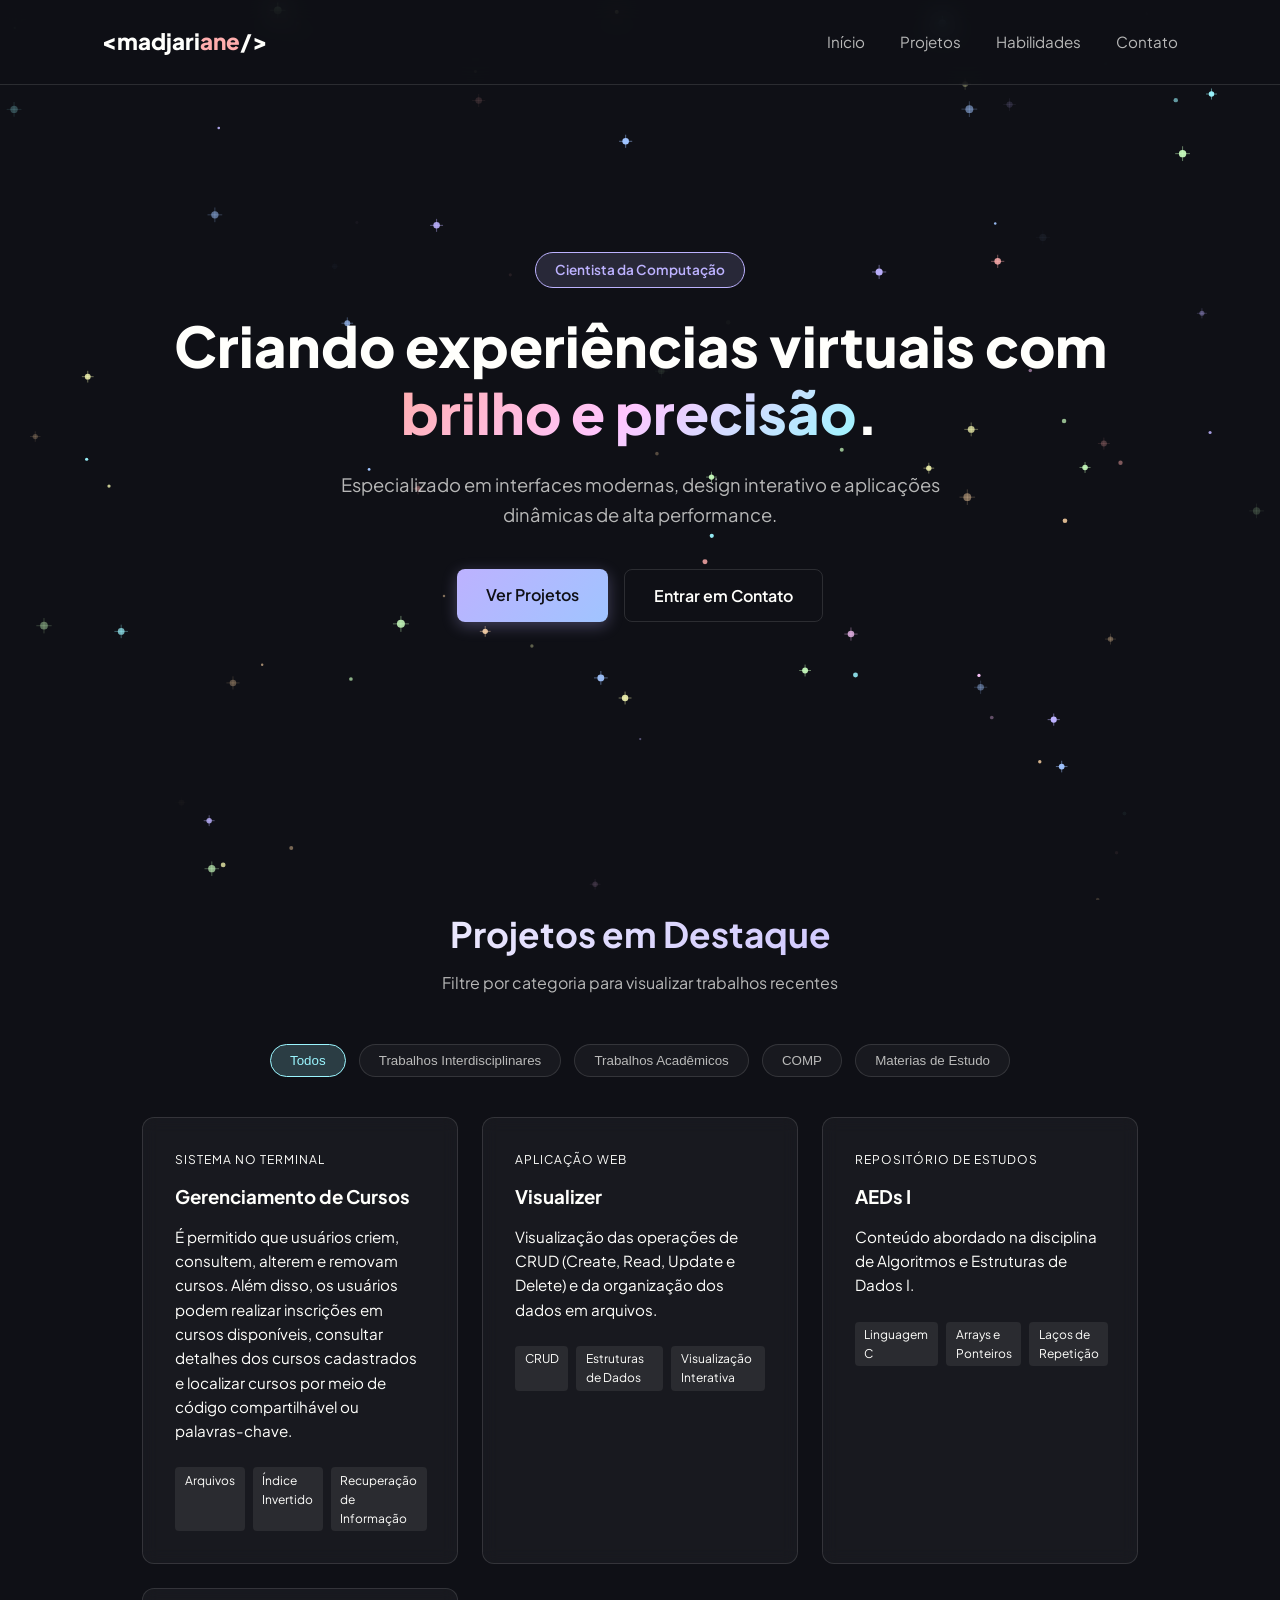
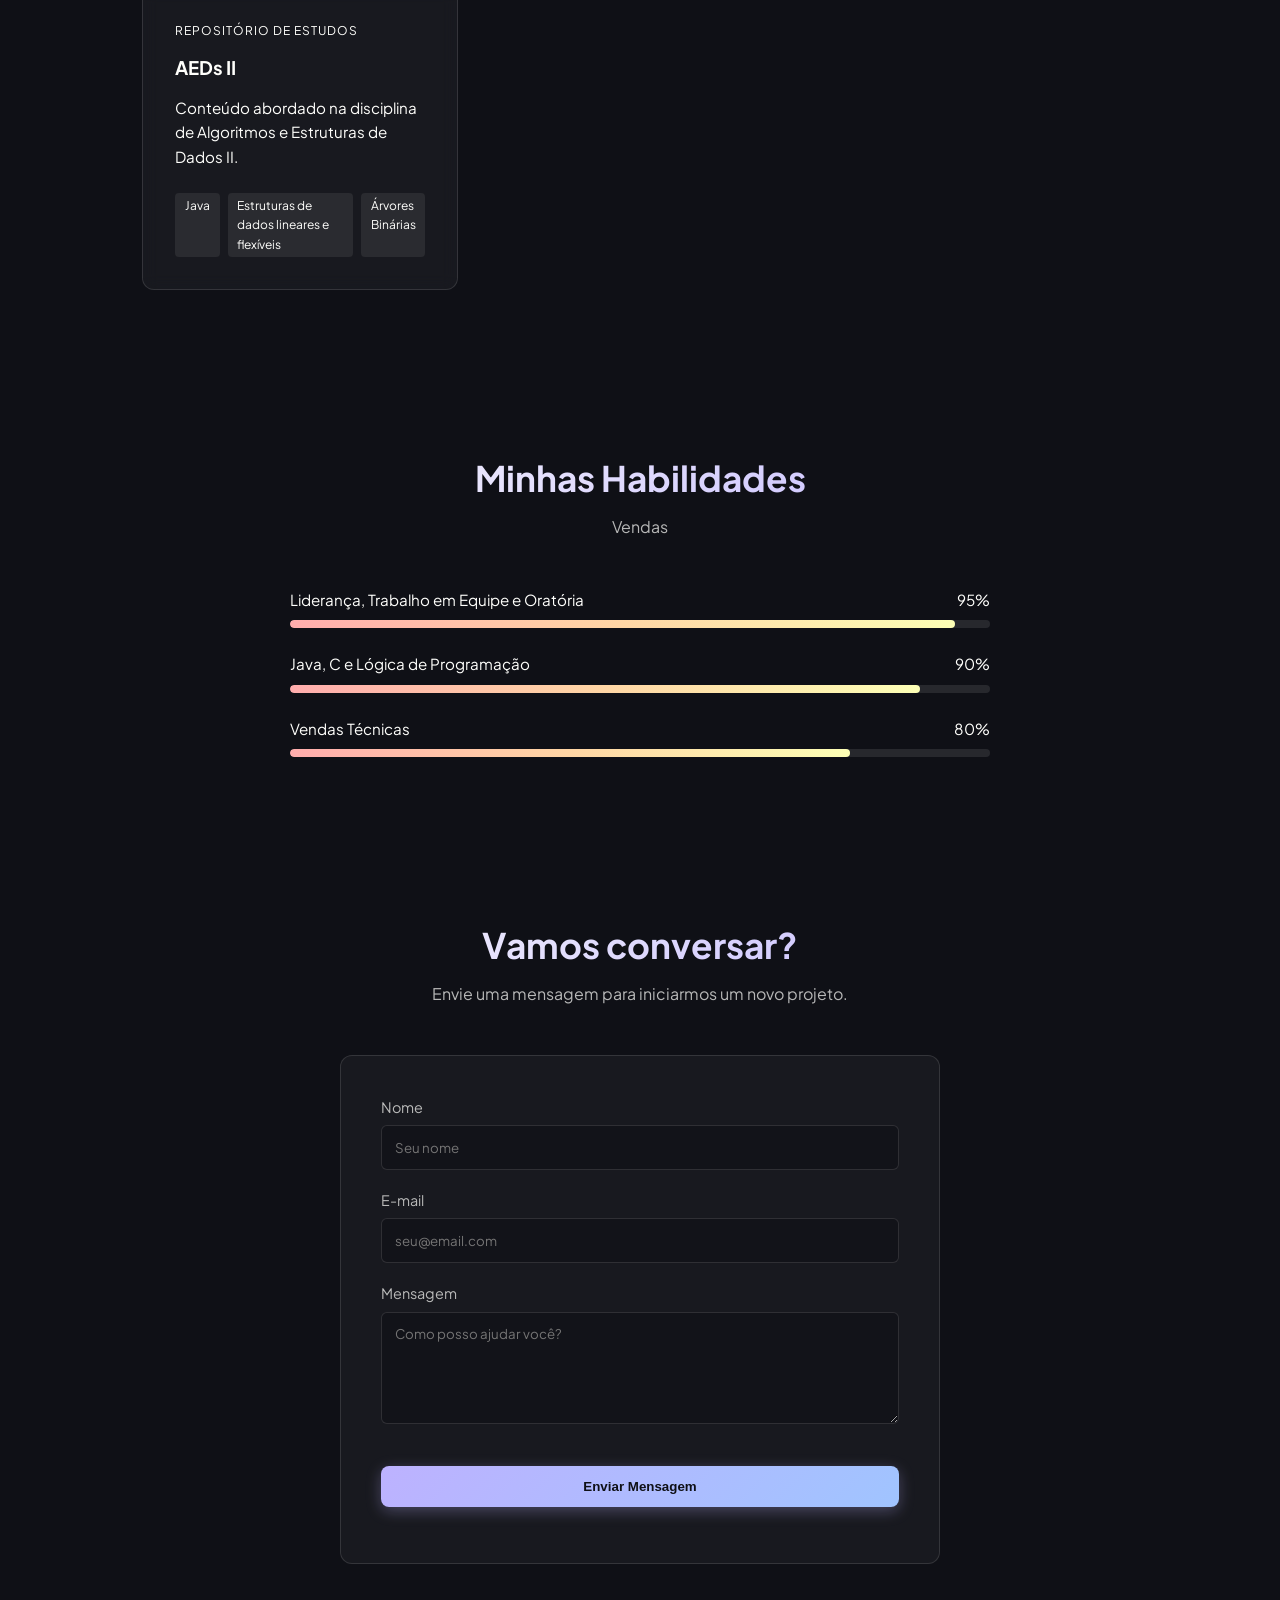
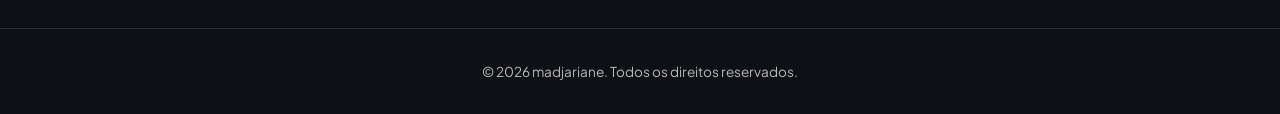
==== commit da0f6d59: "new design e add cursos" ====
--- a/index.html
+++ b/index.html
@@ -3,7 +3,7 @@
 <head>
   <meta charset="UTF-8">
   <meta name="viewport" content="width=device-width, initial-scale=1.0">
-  <title>Portfólio - Desenvolvedor Web</title>
+  <title>madjariane</title>
   
   <!-- Fonte do Google Fonts -->
   <link rel="preconnect" href="https://fonts.googleapis.com">
@@ -52,38 +52,79 @@
 
       <div class="filter-bar">
         <button class="filter-btn active" data-filter="all">Todos</button>
-        <button class="filter-btn" data-filter="web">Trabalhos Interdiciplinares</button>
-        <button class="filter-btn" data-filter="fullstack">COMP</button>
-        <button class="filter-btn" data-filter="creative">Estudos e Trabalhos</button>
-      </div>
+        <button class="filter-btn" data-filter="ti">Trabalhos Interdisciplinares</button>
+        <button class="filter-btn" data-filter="ta">Trabalhos Acadêmicos</button>
+        <button class="filter-btn" data-filter="comp">COMP</button>
+        <button class="filter-btn" data-filter="me">Materias de Estudo</button>
+        </div>
 
-      <div class="projects-grid">
+        <div class="projects-grid">
+        
+        <!-- ti -->
 
-        <a href="HTTPS://SEU-LINK-AQUI.COM" target="_blank" rel="noopener noreferrer" class="project-card" data-category="web">
-            <div class="card-tag">Web App</div>
-            <h3>Dashboard Analytics</h3>
-            <p>Visualização gráfica de métricas complexas com suporte a temas dinâmicos.</p>
+
+        <!-- ta -->
+        <a href="https://github.com/anemadjarian/AEDs3.git" target="_blank" rel="noopener noreferrer" class="project-card" data-category="ta">
+            <div class="card-tag">Sistema no Terminal</div>
+            <h3>Gerenciamento de Cursos</h3>
+            <p>É permitido que usuários criem, consultem, alterem e removam cursos. Além disso, os usuários podem realizar inscrições em cursos disponíveis, consultar detalhes dos cursos cadastrados e localizar cursos por meio de código compartilhável ou palavras-chave.</p>
             <div class="card-techs">
-                <span>TypeScript</span>
-                <span>Vue.js</span>
-                <span>Tailwind</span>
+            <span>Arquivos</span>
+            <span>Índice Invertido</span>
+            <span>Recuperação de Informação</span>
             </div>
         </a>
 
-      </div>
+        <a href="https://anemadjarian.github.io/Visualizer/" target="_blank" rel="noopener noreferrer" class="project-card" data-category="ta">
+            <div class="card-tag">Aplicação Web</div>
+            <h3>Visualizer</h3>
+            <p>Visualização das operações de CRUD (Create, Read, Update e Delete) e da organização dos dados em arquivos.</p>
+            <div class="card-techs">
+            <span>CRUD</span>
+            <span>Estruturas de Dados</span>
+            <span>Visualização Interativa</span>
+            </div>
+        </a>
+
+        <!-- comp -->
+
+        <!-- me -->
+         <a href="https://github.com/anemadjarian/AEDs1.git" target="_blank" rel="noopener noreferrer" class="project-card" data-category="me">
+            <div class="card-tag">Repositório de Estudos</div>
+            <h3>AEDs I</h3>
+            <p>Conteúdo abordado na disciplina de Algoritmos e Estruturas de Dados I.</p>
+            <div class="card-techs">
+            <span>Linguagem C</span>
+            <span>Arrays e Ponteiros</span>
+            <span>Laços de Repetição</span>
+            </div>
+        </a>
+
+        <a href="https://github.com/anemadjarian/AEDs2.git" target="_blank" rel="noopener noreferrer" class="project-card" data-category="me">
+            <div class="card-tag">Repositório de Estudos</div>
+            <h3>AEDs II</h3>
+            <p>Conteúdo abordado na disciplina de Algoritmos e Estruturas de Dados II.</p>
+            <div class="card-techs">
+            <span>Java</span>
+            <span>Estruturas de dados lineares e flexíveis</span>
+            <span>Árvores Binárias</span>
+            </div>
+        </a>
+
+        </div>
     </section>
 
     <!-- Seção Habilidades -->
     <section id="skills" class="skills">
       <div class="section-title">
         <h2>Minhas Habilidades</h2>
-        <p>Tecnologias e domínios de conhecimento</p>
+        <p>Vendas</p>
       </div>
 
       <div class="skills-grid">
         <div class="skill-item">
           <div class="skill-info">
-            <span>Frontend (React, HTML5, CSS3)</span>
+            <span>Liderança, Trabalho em Equipe e Oratória</span>
             <span>95%</span>
           </div>
           <div class="skill-bar"><div class="skill-progress" style="width: 95%;"></div></div>
@@ -91,7 +132,7 @@
 
         <div class="skill-item">
           <div class="skill-info">
-            <span>JavaScript & TypeScript</span>
+            <span>Java, C e Lógica de Programação</span>
             <span>90%</span>
           </div>
           <div class="skill-bar"><div class="skill-progress" style="width: 90%;"></div></div>
@@ -99,7 +140,7 @@
 
         <div class="skill-item">
           <div class="skill-info">
-            <span>Backend & Bancos de Dados</span>
+            <span>Vendas Técnicas</span>
             <span>80%</span>
           </div>
           <div class="skill-bar"><div class="skill-progress" style="width: 80%;"></div></div>
@@ -134,7 +175,7 @@
   </main>
 
   <footer>
-    <p>&copy; 2026 DevSpark. Todos os direitos reservados.</p>
+    <p>&copy; 2026 madjariane. Todos os direitos reservados.</p>
   </footer>
 
   <!-- Arquivo JavaScript Externo -->
--- a/style.css
+++ b/style.css
@@ -339,4 +339,10 @@
   color: var(--text-muted);
   font-size: 0.85rem;
   border-top: 1px solid var(--border-light);
+}
+
+a.project-card,
+a.project-card * {
+  text-decoration: none !important;
+  color: inherit;
 }
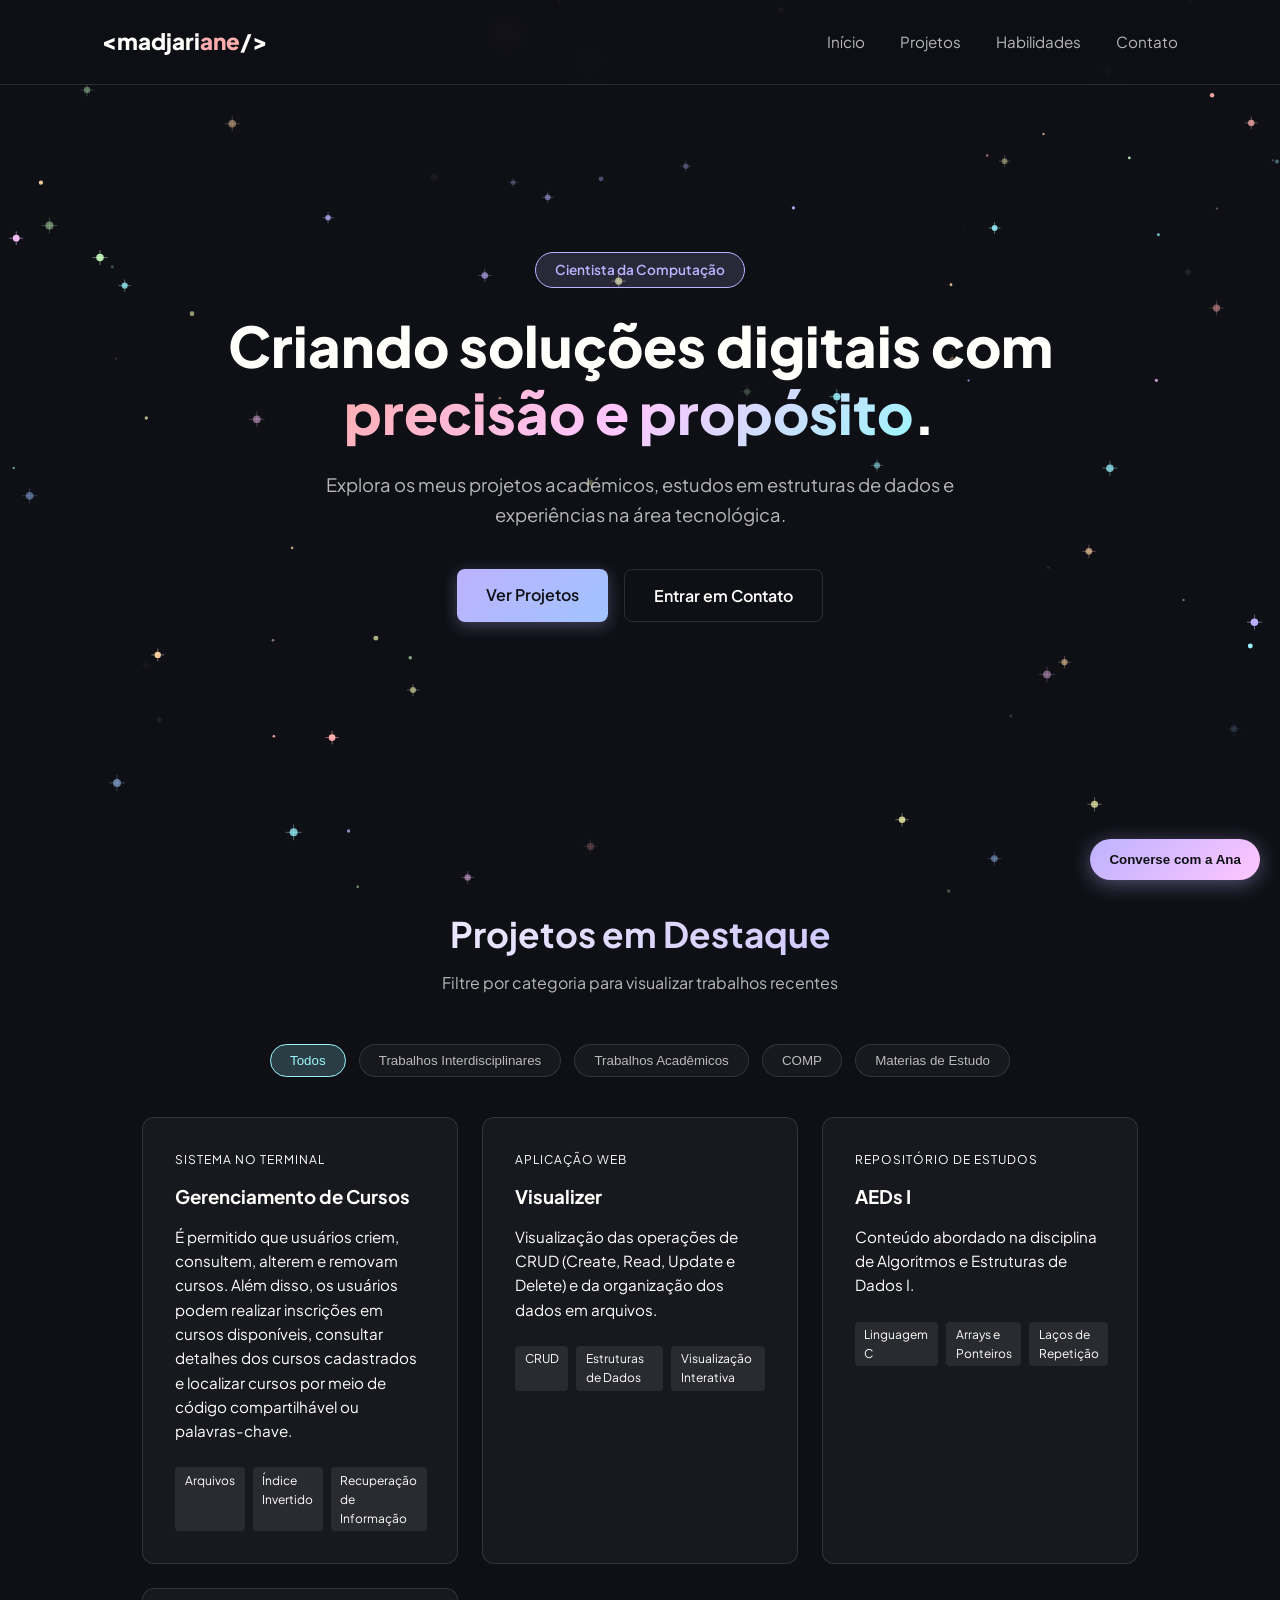
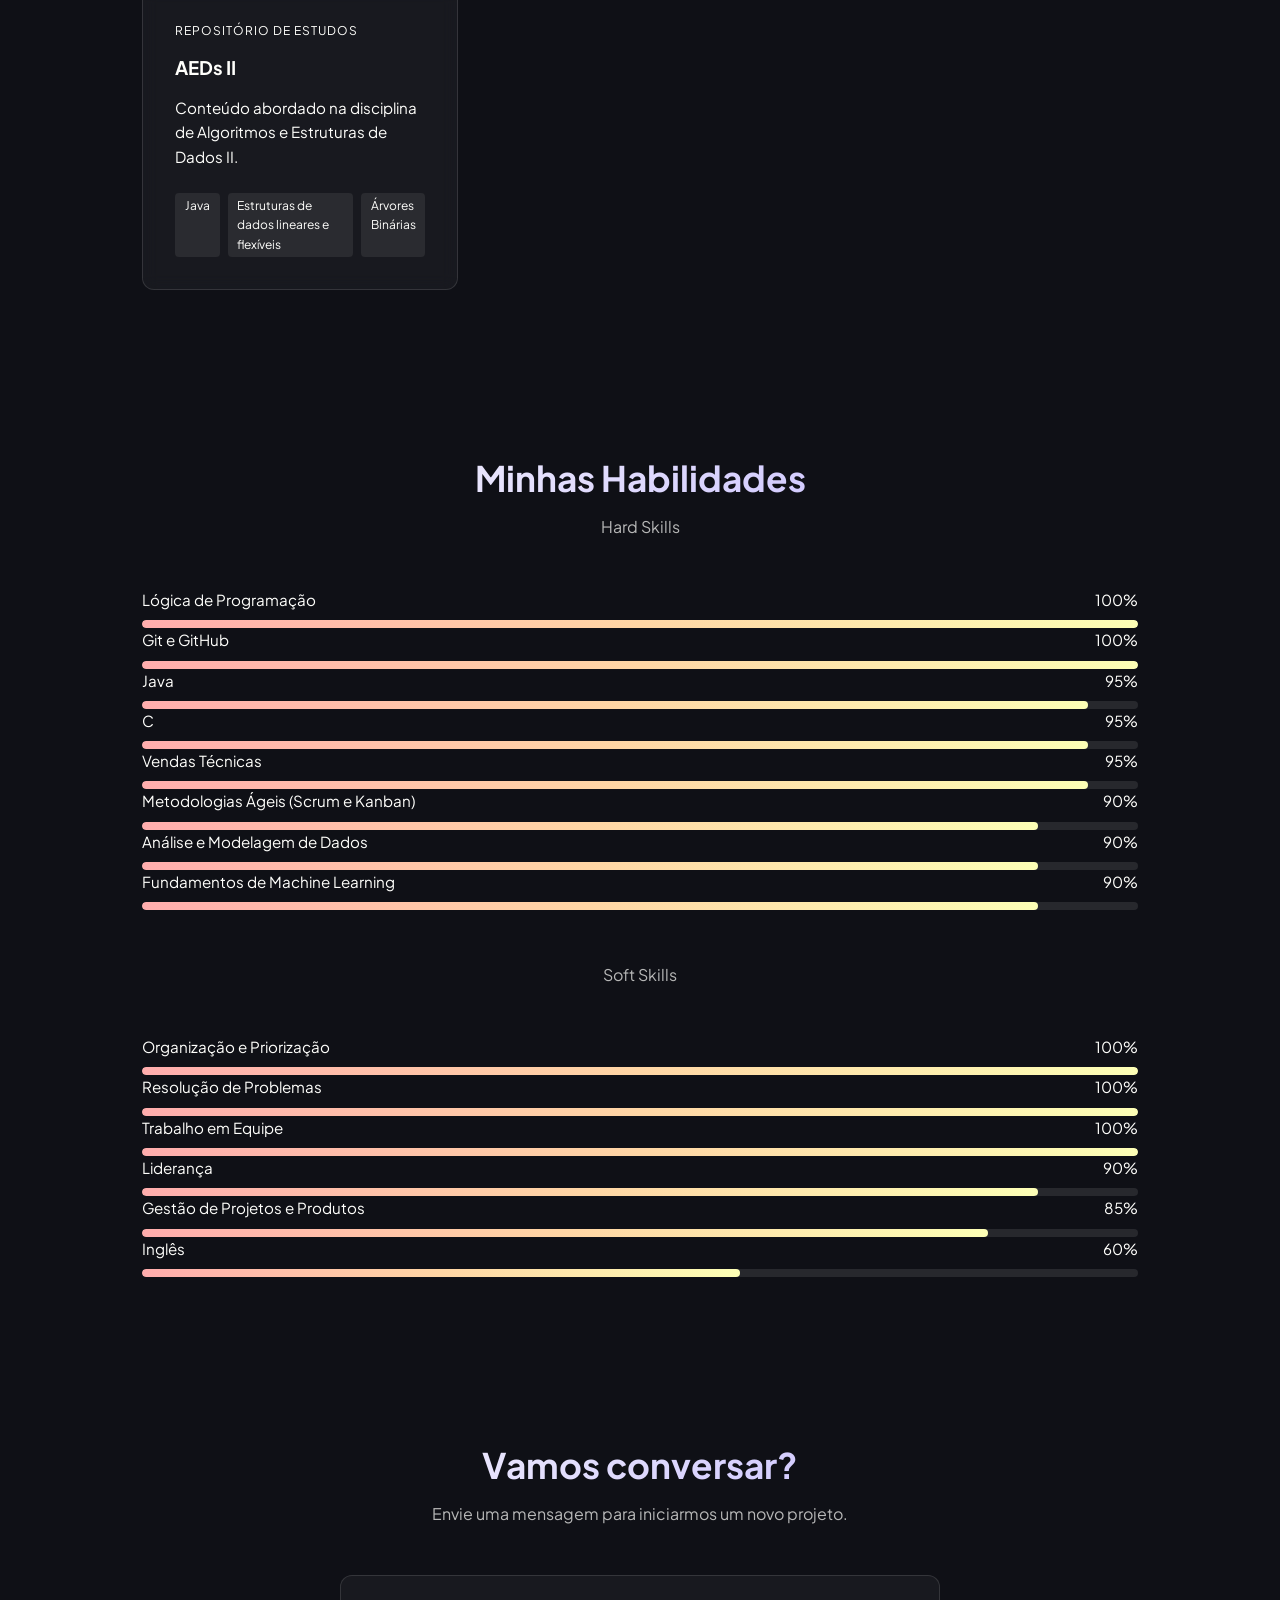
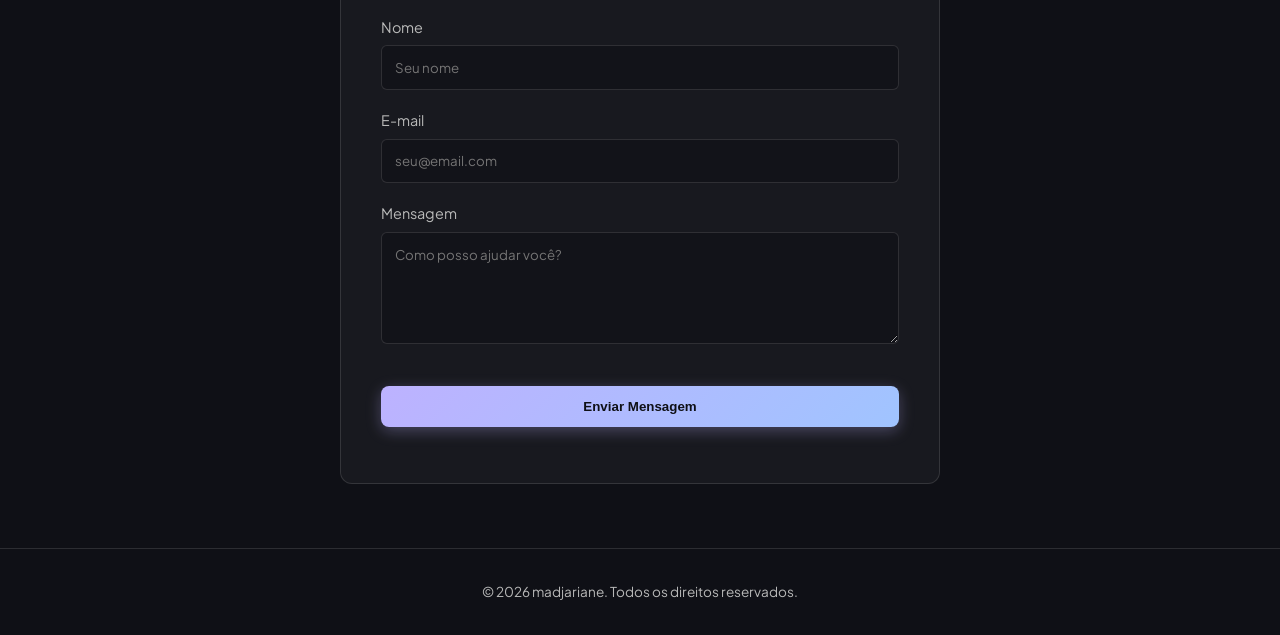
==== commit 6a234568: "skills + chat bot" ====
--- a/index.html
+++ b/index.html
@@ -34,8 +34,8 @@
     <section id="hero" class="hero">
       <div class="hero-content">
         <span class="badge">Cientista da Computação</span>
-        <h1>Criando experiências virtuais com <span>brilho e precisão</span>.</h1>
-        <p>Especializado em interfaces modernas, design interativo e aplicações dinâmicas de alta performance.</p>
+        <h1>Criando soluções digitais com <span>precisão e propósito</span>.</h1>
+        <p>Explora os meus projetos académicos, estudos em estruturas de dados e experiências na área tecnológica.</p>
         <div class="hero-actions">
           <a href="#projects" class="btn btn-primary">Ver Projetos</a>
           <a href="#contact" class="btn btn-secondary">Entrar em Contato</a>
@@ -118,13 +118,28 @@
     <section id="skills" class="skills">
       <div class="section-title">
         <h2>Minhas Habilidades</h2>
-        <p>Vendas</p>
-      </div>
-
-      <div class="skills-grid">
-        <div class="skill-item">
-          <div class="skill-info">
-            <span>Liderança, Trabalho em Equipe e Oratória</span>
+        <p>Hard Skills</p>
+      </div>
+
+        <div class="skill-item">
+          <div class="skill-info">
+            <span>Lógica de Programação</span>
+            <span>100%</span>
+          </div>
+          <div class="skill-bar"><div class="skill-progress" style="width: 100%;"></div></div>
+        </div>
+
+        <div class="skill-item">
+          <div class="skill-info">
+            <span>Git e GitHub</span>
+            <span>100%</span>
+          </div>
+          <div class="skill-bar"><div class="skill-progress" style="width: 100%;"></div></div>
+        </div>
+
+        <div class="skill-item">
+          <div class="skill-info">
+            <span>Java</span>
             <span>95%</span>
           </div>
           <div class="skill-bar"><div class="skill-progress" style="width: 95%;"></div></div>
@@ -132,21 +147,101 @@
 
         <div class="skill-item">
           <div class="skill-info">
-            <span>Java, C e Lógica de Programação</span>
-            <span>90%</span>
-          </div>
-          <div class="skill-bar"><div class="skill-progress" style="width: 90%;"></div></div>
+            <span>C</span>
+            <span>95%</span>
+          </div>
+          <div class="skill-bar"><div class="skill-progress" style="width: 95%;"></div></div>
         </div>
 
         <div class="skill-item">
           <div class="skill-info">
             <span>Vendas Técnicas</span>
-            <span>80%</span>
-          </div>
-          <div class="skill-bar"><div class="skill-progress" style="width: 80%;"></div></div>
-        </div>
-      </div>
-    </section>
+            <span>95%</span>
+          </div>
+          <div class="skill-bar"><div class="skill-progress" style="width: 95%;"></div></div>
+        </div>
+      </div>
+
+        <div class="skill-item">
+          <div class="skill-info">
+            <span>Metodologias Ágeis (Scrum e Kanban)</span>
+            <span>90%</span>
+          </div>
+          <div class="skill-bar"><div class="skill-progress" style="width: 90%;"></div></div>
+        </div>
+
+        <div class="skill-item">
+          <div class="skill-info">
+            <span>Análise e Modelagem de Dados</span>
+            <span>90%</span>
+          </div>
+          <div class="skill-bar"><div class="skill-progress" style="width: 90%;"></div></div>
+        </div>
+
+        <div class="skill-item">
+          <div class="skill-info">
+            <span>Fundamentos de Machine Learning</span>
+            <span>90%</span>
+          </div>
+          <div class="skill-bar"><div class="skill-progress" style="width: 90%;"></div></div>
+        </div>
+
+        <div class="section-title">
+        </br></br>
+        <p>Soft Skills</p>
+      </div>
+
+      <div class="skill-item">
+          <div class="skill-info">
+            <span>Organização e Priorização</span>
+            <span>100%</span>
+          </div>
+          <div class="skill-bar"><div class="skill-progress" style="width: 100%;"></div></div>
+        </div>
+
+        <div class="skill-item">
+          <div class="skill-info">
+            <span>Resolução de Problemas</span>
+            <span>100%</span>
+          </div>
+          <div class="skill-bar"><div class="skill-progress" style="width: 100%;"></div></div>
+        </div>
+
+        <div class="skill-item">
+          <div class="skill-info">
+            <span>Trabalho em Equipe</span>
+            <span>100%</span>
+          </div>
+          <div class="skill-bar"><div class="skill-progress" style="width: 100%;"></div></div>
+        </div>
+
+        <div class="skill-item">
+          <div class="skill-info">
+            <span>Liderança</span>
+            <span>90%</span>
+          </div>
+          <div class="skill-bar"><div class="skill-progress" style="width: 90%;"></div></div>
+        </div>
+
+        <div class="skill-item">
+          <div class="skill-info">
+            <span>Gestão de Projetos e Produtos</span>
+            <span>85%</span>
+          </div>
+          <div class="skill-bar"><div class="skill-progress" style="width: 85%;"></div></div>
+        </div>
+
+        <div class="skill-item">
+          <div class="skill-info">
+            <span>Inglês</span>
+            <span>60%</span>
+          </div>
+          <div class="skill-bar"><div class="skill-progress" style="width: 60%;"></div></div>
+        </div>
+
+      
+    </section>
+
 
     <!-- Seção Contato -->
     <section id="contact" class="contact">
@@ -178,6 +273,25 @@
     <p>&copy; 2026 madjariane. Todos os direitos reservados.</p>
   </footer>
 
+  <!-- Widget do Chatbot de IA -->
+  <div id="ai-chat-widget" class="ai-widget">
+    <button id="ai-chat-toggle" class="ai-toggle-btn">Converse com a Ana</button>
+    
+    <div id="ai-chat-box" class="ai-chat-box hidden">
+      <div class="ai-chat-header">
+        <span>Assistente da Ane</span>
+        <button id="ai-chat-close">&times;</button>
+      </div>
+      <div id="ai-messages" class="ai-messages">
+        <div class="message ai-msg">Olá! Sou a Ana, a assistente virtual da Ane. Como posso te ajudar?</div>
+      </div>
+      <div class="ai-input-area">
+        <input type="text" id="ai-input" placeholder="Pergunte algo sobre a Ane...">
+        <button id="ai-send-btn">Enviar</button>
+      </div>
+    </div>
+  </div>
+
   <!-- Arquivo JavaScript Externo -->
   <script src="script.js"></script>
 </body>
--- a/style.css
+++ b/style.css
@@ -345,4 +345,123 @@
 a.project-card * {
   text-decoration: none !important;
   color: inherit;
+}
+
+/* AI Chatbot Widget */
+.ai-widget {
+  position: fixed;
+  bottom: 20px;
+  right: 20px;
+  z-index: 1000;
+}
+
+.ai-toggle-btn {
+  background: linear-gradient(135deg, var(--periwinkle), var(--mauve));
+  color: var(--bg-dark);
+  border: none;
+  padding: 0.8rem 1.2rem;
+  border-radius: 30px;
+  font-weight: 700;
+  cursor: pointer;
+  box-shadow: 0 4px 20px rgba(189, 178, 255, 0.4);
+  transition: transform 0.2s ease;
+}
+
+.ai-toggle-btn:hover {
+  transform: scale(1.05);
+}
+
+.ai-chat-box {
+  width: 320px;
+  height: 420px;
+  background: rgba(15, 16, 22, 0.95);
+  border: 1px solid var(--border-light);
+  border-radius: 12px;
+  backdrop-filter: blur(16px);
+  display: flex;
+  flex-direction: column;
+  position: absolute;
+  bottom: 60px;
+  right: 0;
+  box-shadow: 0 10px 30px rgba(0, 0, 0, 0.5);
+  overflow: hidden;
+}
+
+.ai-chat-box.hidden {
+  display: none;
+}
+
+.ai-chat-header {
+  background: rgba(255, 255, 252, 0.05);
+  padding: 0.8rem 1rem;
+  display: flex;
+  justify-content: space-between;
+  align-items: center;
+  border-bottom: 1px solid var(--border-light);
+  font-weight: 600;
+}
+
+.ai-chat-header button {
+  background: none;
+  border: none;
+  color: var(--porcelain);
+  font-size: 1.2rem;
+  cursor: pointer;
+}
+
+.ai-messages {
+  flex: 1;
+  padding: 1rem;
+  overflow-y: auto;
+  display: flex;
+  flex-direction: column;
+  gap: 0.8rem;
+  font-size: 0.85rem;
+}
+
+.message {
+  padding: 0.6rem 0.9rem;
+  border-radius: 8px;
+  max-width: 85%;
+}
+
+.ai-msg {
+  background: rgba(189, 178, 255, 0.15);
+  border: 1px solid var(--periwinkle);
+  color: var(--porcelain);
+  align-self: flex-start;
+}
+
+.user-msg {
+  background: linear-gradient(135deg, var(--periwinkle), var(--baby-blue-ice));
+  color: var(--bg-dark);
+  align-self: flex-end;
+  font-weight: 500;
+}
+
+.ai-input-area {
+  padding: 0.8rem;
+  display: flex;
+  gap: 0.5rem;
+  border-top: 1px solid var(--border-light);
+}
+
+.ai-input-area input {
+  flex: 1;
+  background: rgba(255, 255, 252, 0.05);
+  border: 1px solid var(--border-light);
+  border-radius: 6px;
+  padding: 0.5rem;
+  color: var(--porcelain);
+  font-size: 0.85rem;
+}
+
+.ai-input-area button {
+  background: var(--electric-aqua);
+  border: none;
+  color: var(--bg-dark);
+  padding: 0.5rem 0.8rem;
+  border-radius: 6px;
+  font-weight: 600;
+  cursor: pointer;
 }
